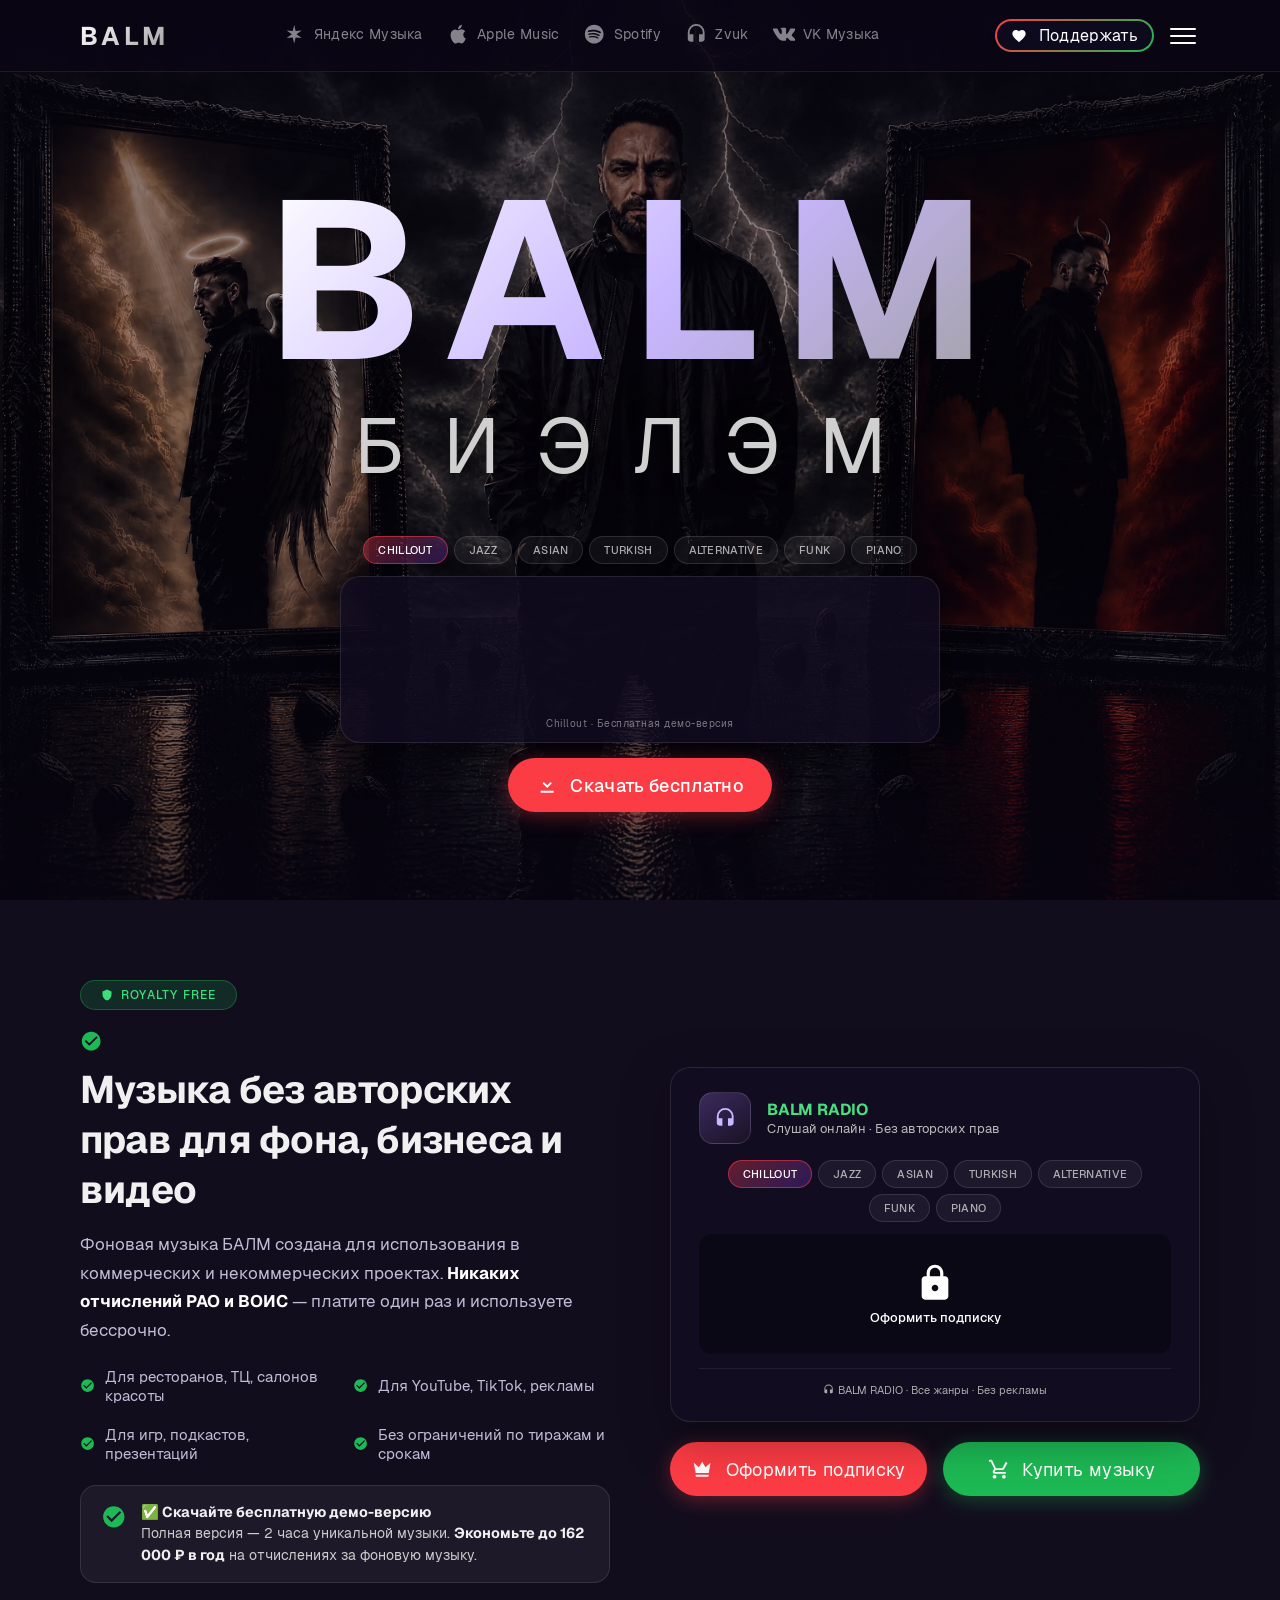
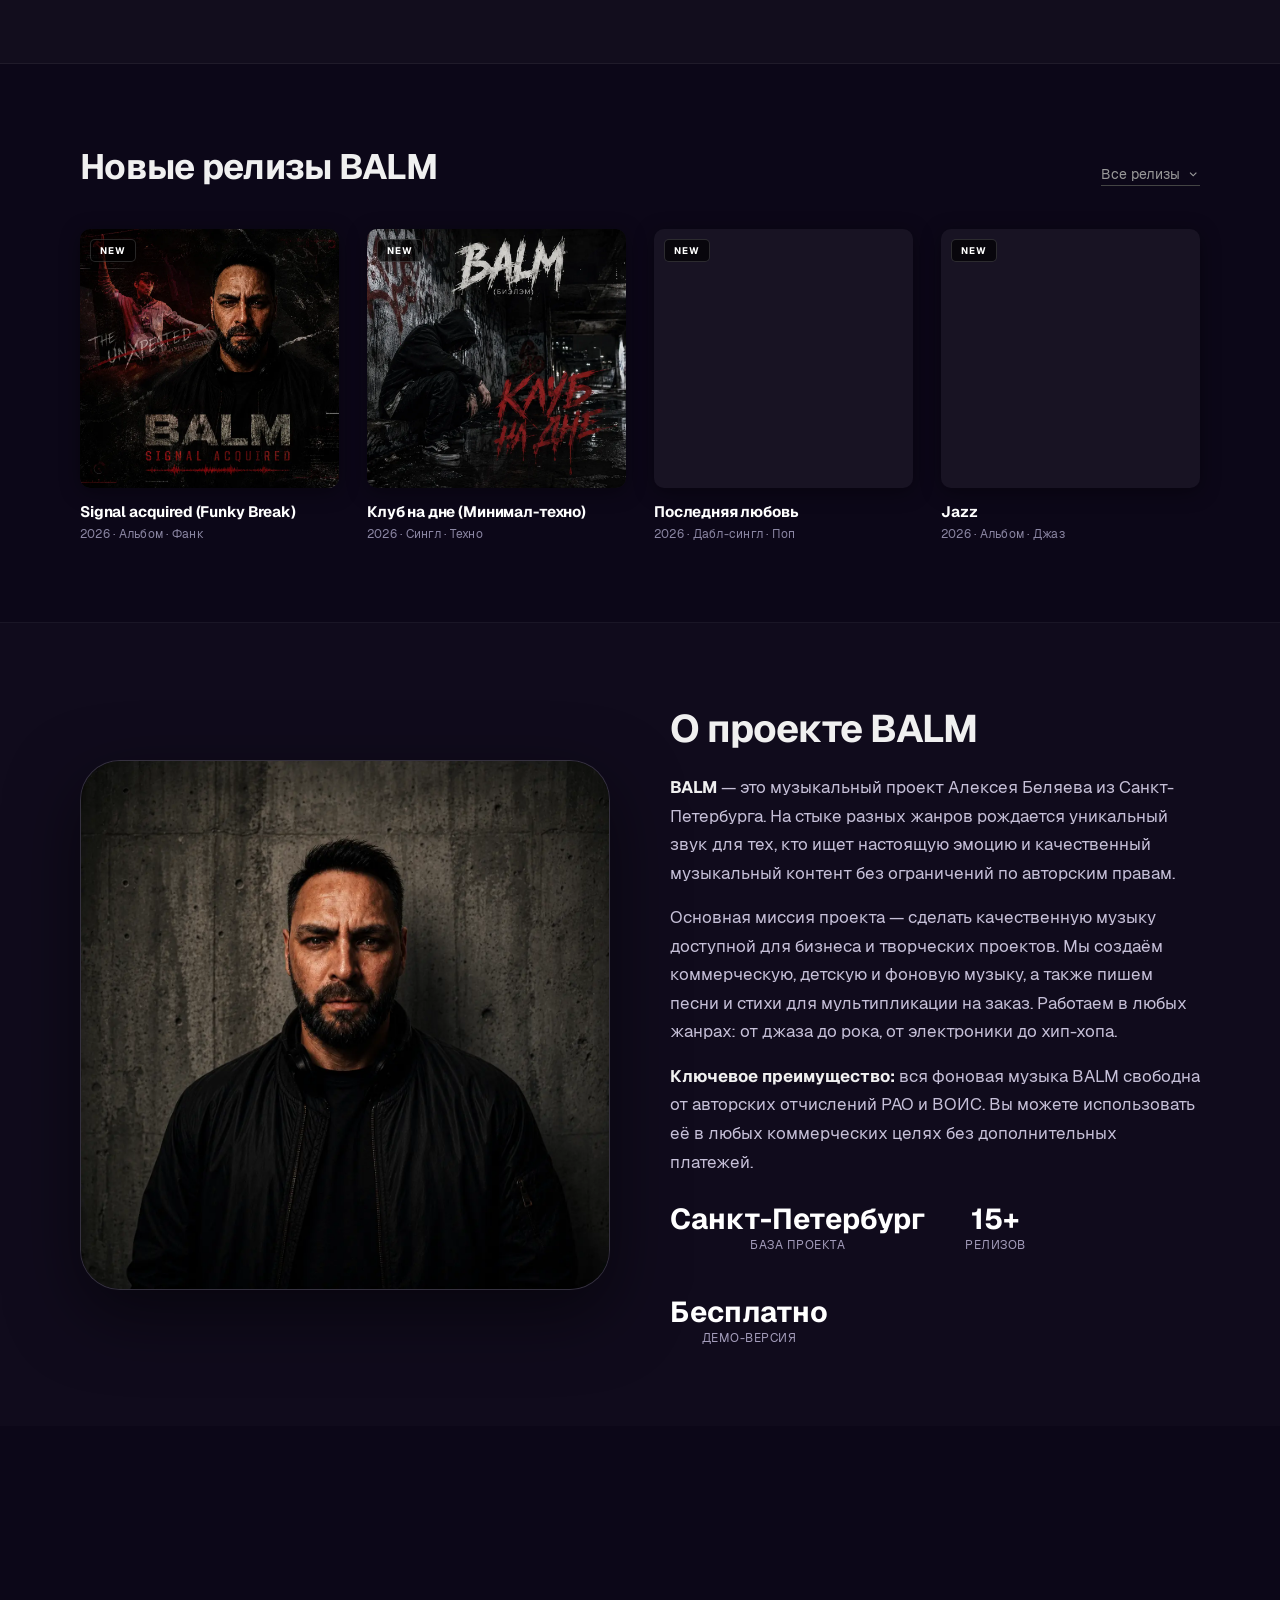
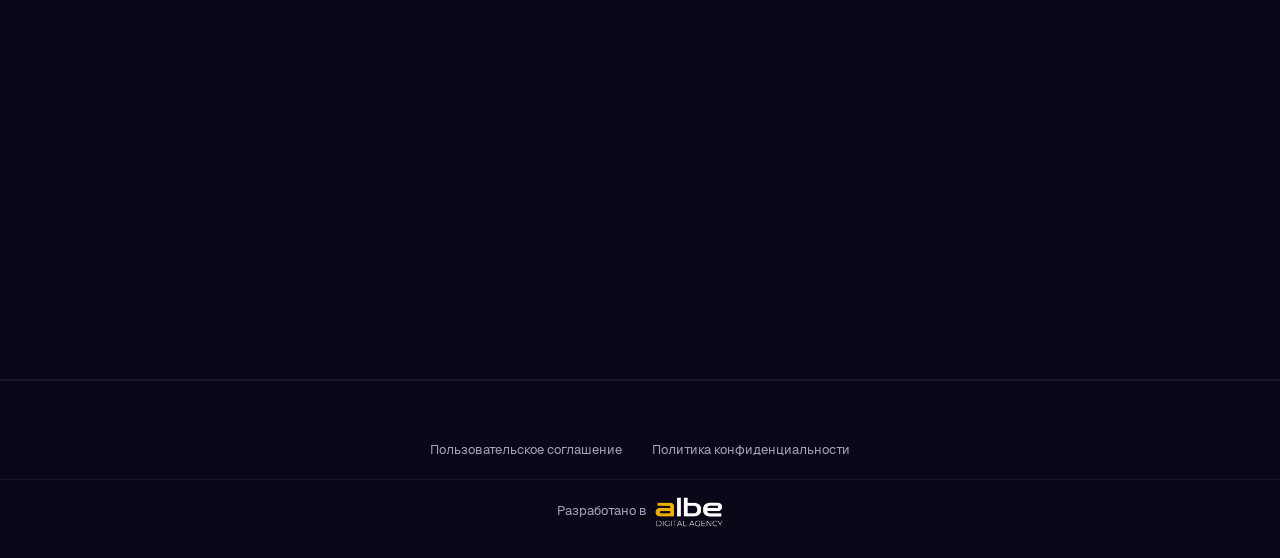
==== index.html @ f45a992f "Update index.html" ====
<!DOCTYPE html>
<html lang="ru">
<head>
  <meta charset="UTF-8">
  <meta name="viewport" content="width=device-width, initial-scale=1.0, maximum-scale=5.0, user-scalable=yes">
  <title>Официальный сайт BALM (БИЭЛЭМ)</title>
  <meta name="description" content="BALM (БИЭЛЭМ) — фоновая музыка без авторских прав для бизнеса, рекламы и детской мультипликации. Без отчислений РАО и ВОИС. Скачать демо бесплатно.">
  <meta name="robots" content="index, follow, max-image-preview:large, max-snippet:-1, max-video-preview:-1">
  <link rel="canonical" href="https://balm-music.ru/">
  <meta property="og:title" content="Официальный сайт BALM (БИЭЛЭМ) — фоновая музыка без авторских прав для бизнеса и видео">
  <meta property="og:description" content="Уникальная фоновая музыка для бизнеса, рекламы, видео и мультипликации. Без отчислений РАО и ВОИС. Скачать бесплатно демо.">
  <meta property="og:url" content="https://balm-music.ru/">
  <meta property="og:type" content="website">
  <meta property="og:site_name" content="BALM · официальный сайт">
  <meta property="og:locale" content="ru_RU">
  <meta property="og:image" content="https://balm-music.ru/BALMherob.webp">
  <meta property="og:image:width" content="1200">
  <meta property="og:image:height" content="630">
  <meta property="og:image:type" content="image/webp">
  <meta property="og:image:alt" content="BALM — обложка проекта на фоне космоса">
  <meta name="twitter:card" content="summary_large_image">
  <meta name="twitter:title" content="Официальный сайт BALM (БИЭЛЭМ) — фоновая музыка без авторских прав">
  <meta name="twitter:description" content="Фоновая музыка для бизнеса и творческих проектов. Без отчислений. Скачать бесплатно.">
  <meta name="twitter:image" content="https://balm-music.ru/BALMherob.webp">
  <meta name="twitter:image:alt" content="BALM — фоновая музыка без авторских прав">
  <meta name="author" content="BALM (БИЭЛЭМ)">
  <meta name="theme-color" content="#0b0716">
  <link rel="icon" type="image/x-icon" href="https://balm-music.ru/favicon.ico">
  <link rel="shortcut icon" href="https://balm-music.ru/favicon.ico">

  <!-- Возвращено как было: preconnect без crossorigin для Bandcamp -->
  <link rel="preconnect" href="https://s4.bcbits.com">
  <link rel="dns-prefetch" href="https://bandcamp.com">
  <link rel="preload" as="image" href="BALMherob.webp" fetchpriority="high">
  <link rel="preload" as="font" type="font/woff2" href="Geist-Bold.woff2" crossorigin>
  <link rel="preload" as="font" type="font/woff2" href="Geist-Regular.woff2" crossorigin>
  <link rel="preload" as="font" type="font/woff2" href="Geist-Medium.woff2" crossorigin>

  <style>
    /* ===== ШРИФТЫ ===== */
    @font-face{font-family:'Geist';src:url('Geist-Bold.woff2') format('woff2');font-weight:700;font-display:swap}
    @font-face{font-family:'Geist';src:url('Geist-Regular.woff2') format('woff2');font-weight:400;font-display:swap}
    @font-face{font-family:'Geist';src:url('Geist-Medium.woff2') format('woff2');font-weight:500;font-display:swap}

    /* ===== СКРОЛЛБАР ===== */
    ::-webkit-scrollbar{width:6px;height:6px}
    ::-webkit-scrollbar-track{background:#0b0716}
    ::-webkit-scrollbar-thumb{background:linear-gradient(180deg,#FC3C44,#1DB954);border-radius:10px}
    *{scrollbar-width:thin;scrollbar-color:#FC3C44 #0b0716}

    /* ===== ПЕРЕМЕННЫЕ ===== */
    :root{
      --bg2:rgba(255,255,255,.025);
      --bg3:rgba(255,255,255,.045);
      --text:#f0f0f0;--text2:#c2bcd6;--text3:#8a86a0;
      --border:rgba(255,255,255,.09);
      --accent:#FC3C44;--success:#1DB954;--danger:#ef4444;
      --btn-py:14px;--btn-px:28px;--btn-r:60px;--btn-fs:1.1rem;
      --pad:80px;--gap:30px;
      --font-main:'Geist',-apple-system,BlinkMacSystemFont,'Segoe UI',Roboto,sans-serif;
    }
    @media(max-width:768px){:root{--pad:20px;--gap:20px;--btn-py:12px;--btn-px:20px;--btn-fs:1rem}}
    @media(max-width:480px){:root{--pad:14px;--gap:14px;--btn-py:10px;--btn-px:16px;--btn-fs:.9rem}}

    /* ===== RESET ===== */
    *{margin:0;padding:0;box-sizing:border-box}
    html{scroll-behavior:smooth;overflow-x:hidden;width:100%;background:#0c0718}
    body{
      font-family:var(--font-main);color:var(--text);
      overflow-x:hidden;width:100%;
      -webkit-touch-callout:none;
      background-color:#0c0718;
      background-image:linear-gradient(165deg,#0d0719 0%,#100a24 28%,#0a1422 58%,#0d0a18 82%,#0b0714 100%);
      background-attachment:scroll;
      background-repeat:no-repeat;
      background-size:cover;
    }
    @media(min-width:1024px){body{background-attachment:fixed}}
    img,iframe,video{max-width:100%;display:block}
    .container{max-width:1440px;margin:0 auto;padding:0 var(--pad);width:100%}
    .scroll-margin{scroll-margin-top:80px}

    /* ===== SVG-ИКОНКИ ===== */
    .ico{width:1em;height:1em;display:inline-block;vertical-align:-.125em;fill:currentColor;flex-shrink:0}

    /* ===== КНОПКИ ===== */
    .btn{
      display:inline-flex;align-items:center;justify-content:center;gap:12px;
      padding:var(--btn-py) var(--btn-px);border-radius:var(--btn-r);
      font-weight:400;font-size:var(--btn-fs);font-family:var(--font-main);
      border:none;cursor:pointer;text-decoration:none;transition:.3s;
      color:#fff;white-space:nowrap;min-height:54px;letter-spacing:.02em;
    }
    .btn .ico{color:#fff;font-size:1.4rem;transition:.3s}
    .btn-primary{background:var(--accent);box-shadow:0 4px 20px rgba(252,60,68,.35)}
    .btn-primary:hover{transform:translateY(-3px);box-shadow:0 8px 30px rgba(252,60,68,.5)}
    .btn-green{background:var(--success);box-shadow:0 4px 20px rgba(29,185,84,.35)}
    .btn-green:hover{transform:translateY(-3px);box-shadow:0 8px 30px rgba(29,185,84,.5)}
    .btn-heart{
      background:transparent;border:2px solid transparent;
      background-image:linear-gradient(#0e0a1e,#0e0a1e),linear-gradient(135deg,var(--accent),var(--success));
      background-origin:border-box;background-clip:padding-box,border-box;
      box-shadow:none;padding:4px 14px;min-height:auto;height:auto;font-size:1rem;color:#fff;
    }
    .btn-heart .ico{font-size:1rem}
    .btn-heart:hover{transform:translateY(-2px);box-shadow:0 4px 16px rgba(252,60,68,.25)}
    .btn-full{width:100%}
    .btn-disabled{opacity:.4;pointer-events:none}
    .btn-group{display:flex;gap:16px;flex-wrap:wrap}
    .btn-group .btn{flex:1 1 200px;min-width:140px}
    @media(max-width:480px){
      .btn-group .btn{flex:1 1 100%}
      .btn-heart{padding:4px 12px;font-size:.9rem}
      .btn-heart .ico{font-size:.9rem}
      .btn .ico{font-size:1.2rem}
    }

    /* ===== ПЛЕЕР В HERO ===== */
    .hero-player-wrapper{width:100%;max-width:600px;margin:0 auto 15px}
    .genre-tabs{display:flex;flex-wrap:wrap;justify-content:center;gap:6px;margin-bottom:12px;padding:0 4px}
    .genre-tab{
      padding:6px 14px;border-radius:30px;
      border:1px solid rgba(255,255,255,.12);
      background:rgba(255,255,255,.05);
      color:rgba(255,255,255,.65);
      font-size:.7rem;font-weight:500;font-family:var(--font-main);
      cursor:pointer;transition:background .3s,color .3s,border-color .3s;
      letter-spacing:.3px;text-transform:uppercase;white-space:nowrap;flex-shrink:0;
    }
    .genre-tab:hover{background:rgba(252,60,68,.18);border-color:rgba(252,60,68,.35);color:#fff}
    .genre-tab.active{
      background:linear-gradient(135deg,rgba(252,60,68,.35),rgba(122,72,255,.25));
      border-color:rgba(252,60,68,.55);color:#fff;
    }
    .hero-player{
      width:100%;background:rgba(18,13,34,.75);
      border-radius:20px;padding:12px 16px;
      border:1px solid rgba(255,255,255,.1);transition:border-color .3s;
      box-shadow:0 12px 40px rgba(0,0,0,.35);
    }
    .hero-player:hover{border-color:rgba(255,255,255,.2)}
    .hero-player iframe{width:100%;height:120px;border:0;border-radius:12px;display:block}
    .player-label{text-align:center;font-size:.65rem;color:rgba(255,255,255,.45);margin-top:8px;letter-spacing:.5px;font-weight:300;font-family:var(--font-main)}
    @media(max-width:768px){
      .genre-tab{padding:8px 14px;font-size:.7rem}
      .hero-player{padding:8px 10px;border-radius:16px}
      .hero-player iframe{height:90px}
      .player-label{font-size:.55rem;margin-top:4px}
    }
    @media(max-width:480px){
      .genre-tab{padding:6px 12px;font-size:.6rem}
      .hero-player{padding:6px 8px;border-radius:14px}
      .hero-player iframe{height:80px}
      .player-label{font-size:.5rem;margin-top:3px}
    }

    /* ===== НАВИГАЦИЯ ===== */
    .navbar{
      position:fixed;top:0;left:0;width:100%;z-index:1000;
      background:rgba(11,7,22,.85);
      border-bottom:1px solid rgba(255,255,255,.08);
      padding:0 var(--pad);
      display:flex;align-items:center;justify-content:space-between;height:72px;
    }
    @media(max-width:768px){.navbar{height:60px}}
    .logo{
      font-size:1.6rem;font-weight:700;letter-spacing:.15em;text-transform:uppercase;
      text-decoration:none;white-space:nowrap;
      background:linear-gradient(135deg,#fff 0%,#a0a0a0 100%);
      -webkit-background-clip:text;background-clip:text;
      -webkit-text-fill-color:transparent;color:transparent;
      transition:opacity .3s;flex-shrink:0;font-family:var(--font-main);
    }
    .logo:hover{opacity:.8}
    @media(max-width:480px){.logo{font-size:1rem;letter-spacing:.1em}}
    .nav-platforms{display:flex;align-items:center;gap:24px}
    .nav-platforms a{
      display:flex;align-items:center;gap:8px;
      color:rgba(255,255,255,.5);text-decoration:none;font-size:.85rem;
      font-weight:400;font-family:var(--font-main);transition:color .3s;
      padding:4px 0;border-bottom:2px solid transparent;
    }
    .nav-platforms a .ico{font-size:1.4rem;transition:color .3s}
    .nav-platforms a .platform-label{font-size:.85rem;letter-spacing:.3px}
    .nav-platforms a:hover{color:#fff;border-bottom-color:rgba(255,255,255,.25)}
    .nav-platforms a:hover .ico[data-brand="yandex"]{color:#FFCC00}
    .nav-platforms a:hover .ico[data-brand="apple"]{color:#FC3C44}
    .nav-platforms a:hover .ico[data-brand="spotify"]{color:#1DB954}
    .nav-platforms a:hover .ico[data-brand="zvuk"]{color:#FC3C44}
    .nav-platforms a:hover .ico[data-brand="vk"]{color:#0077FF}
    @media(max-width:768px){.nav-platforms{display:none}}
    .navbar-actions{display:flex;align-items:center;gap:12px;flex-shrink:0}
    .hamburger{
      display:flex;flex-direction:column;gap:5px;cursor:pointer;padding:4px;
      background:0 0;border:none;flex-shrink:0;
    }
    .hamburger span{display:block;width:26px;height:2px;background:#fff;border-radius:4px;transition:.3s;transform-origin:center}
    .hamburger.active span:nth-child(1){transform:rotate(45deg) translate(5px,5px)}
    .hamburger.active span:nth-child(2){opacity:0}
    .hamburger.active span:nth-child(3){transform:rotate(-45deg) translate(5px,-5px)}
    .mobile-menu{
      display:none;position:fixed;top:72px;left:0;width:100%;
      background:rgba(11,7,22,.98);padding:20px 30px;z-index:9999;
      border-bottom:1px solid rgba(255,255,255,.08);
    }
    @media(max-width:768px){.mobile-menu{top:60px;padding:24px 30px;flex-direction:column;gap:20px}}
    .mobile-menu.open{display:flex;animation:slideDown .3s}
    @keyframes slideDown{from{opacity:0;transform:translateY(-10px)}to{opacity:1;transform:translateY(0)}}
    @media(min-width:769px){
      .mobile-menu{justify-content:center;gap:40px;padding:16px 30px}
      .mobile-menu a{font-size:.85rem;letter-spacing:.08em;padding:6px 0}
    }
    .mobile-menu a{
      color:rgba(255,255,255,.8);text-decoration:none;font-size:1.1rem;
      letter-spacing:.05em;text-transform:uppercase;padding:8px 0;
      border-bottom:1px solid rgba(255,255,255,.05);transition:color .2s;
      font-family:var(--font-main);font-weight:500;white-space:nowrap;
      display:flex;align-items:center;gap:8px;
    }
    .mobile-menu a:hover{color:#fff}
    .mobile-menu > a:last-of-type{border-bottom:0}

    /* ===== ПЛАТФОРМЫ В МОБИЛЬНОМ МЕНЮ ===== */
    .mobile-platforms{
      display:none;
      flex-wrap:wrap;
      justify-content:center;
      gap:14px 22px;
      padding-top:18px;
      margin-top:4px;
      border-top:1px solid rgba(255,255,255,.08);
      width:100%;
    }
    @media(max-width:768px){.mobile-platforms{display:flex}}
    .mobile-menu .mobile-platforms a{
      display:inline-flex;align-items:center;gap:7px;
      color:rgba(255,255,255,.65);
      font-size:.8rem;font-weight:400;
      text-transform:none;letter-spacing:.02em;
      padding:4px 0;border-bottom:none;
      transition:color .3s;
      white-space:nowrap;
    }
    .mobile-menu .mobile-platforms a:hover{color:#fff;border-bottom:none}
    .mobile-menu .mobile-platforms a .ico{font-size:1.15rem}
    .mobile-menu .mobile-platforms a .platform-label{font-size:.8rem;font-weight:300}

    /* ===== HERO ===== */
    .hero{
      width:100%;height:100vh;min-height:700px;
      display:flex;align-items:center;justify-content:center;
      position:relative;overflow:hidden;
    }
    .hero-img{position:absolute;inset:0;width:100%;height:100%;object-fit:cover;z-index:0}
    .hero-overlay{position:absolute;inset:0;background:linear-gradient(180deg,rgba(10,6,22,.55) 0%,rgba(10,6,22,.35) 45%,rgba(10,6,22,.65) 100%);z-index:1}
    .hero-content{
      position:relative;z-index:2;width:100%;max-width:100%;margin:0 auto;
      padding:100px 20px 20px;display:flex;flex-direction:column;align-items:center;
    }
    @media(max-width:768px){.hero-content{padding:80px 16px 20px}}
    @media(max-width:480px){.hero-content{padding:70px 12px 16px}}
    .hero-title{
      font-size:clamp(4rem,20vw,14rem);font-weight:700;letter-spacing:.12em;line-height:1;
      font-family:var(--font-main);
      background:linear-gradient(135deg,#fff 0%,#c8b6ff 55%,#a0a0a0 100%);
      -webkit-background-clip:text;background-clip:text;
      -webkit-text-fill-color:transparent;color:transparent;
      text-align:center;margin:0;display:inline-block;
    }
    .hero-subtitle{
      font-family:var(--font-main);font-weight:300;
      font-size:clamp(1.8rem,6vw,5rem);letter-spacing:.5em;
      color:#d0d0d0;text-shadow:0 2px 20px rgba(0,0,0,.8);
      text-transform:uppercase;text-align:center;margin:4px auto 40px;width:100%;
    }
    @media(max-width:480px){.hero-subtitle{letter-spacing:.3em}}
    .hero-donate{min-width:220px;font-family:var(--font-main);font-weight:500}
    @media(max-width:480px){.hero-donate{min-width:100%}}

    /* ===== СЕКЦИЯ "БЕЗ АВТОРСКИХ ПРАВ" ===== */
    .cf{padding:80px 0;background:var(--bg2);border-bottom:1px solid rgba(255,255,255,.06)}
    .cf-grid{display:grid;grid-template-columns:1fr 1fr;gap:60px;align-items:center}
    @media(max-width:1024px){.cf-grid{gap:40px}}
    @media(max-width:768px){.cf-grid{grid-template-columns:1fr;gap:30px;text-align:center}}
    .cf-text{text-align:left}
    @media(max-width:768px){.cf-text{text-align:center}}
    .cf-badge{
      display:inline-flex;align-items:center;gap:8px;
      background:rgba(29,185,84,.18);border:1px solid rgba(29,185,84,.35);
      padding:6px 20px;border-radius:60px;font-size:.75rem;letter-spacing:.1em;
      color:#3ce07a;text-transform:uppercase;margin-bottom:20px;
      font-family:var(--font-main);font-weight:500;
    }
    .cf-badge .ico{color:#3ce07a}
    .cf-title{
      font-size:clamp(1.8rem,4vw,2.4rem);font-weight:700;letter-spacing:-.02em;
      margin-bottom:16px;font-family:var(--font-main);
      display:flex;align-items:center;gap:12px;flex-wrap:wrap;
    }
    .cf-title .ico{color:var(--success);font-size:1.4rem;flex-shrink:0}
    .cf-desc{color:var(--text2);font-size:1.05rem;line-height:1.7;margin-bottom:12px;font-family:var(--font-main);font-weight:300}
    .cf-desc strong{color:#fff}
    .cf-features{list-style:none;margin:16px 0;display:grid;grid-template-columns:1fr 1fr;gap:8px 16px}
    @media(max-width:480px){.cf-features{grid-template-columns:1fr;text-align:left}}
    .cf-features li{
      color:var(--text2);font-size:.95rem;padding:6px 0;
      display:flex;align-items:center;gap:10px;
      font-family:var(--font-main);font-weight:300;
    }
    .cf-features li .ico{color:var(--success);flex-shrink:0}
    .cf-legal{
      background:rgba(255,255,255,.05);border:1px solid rgba(255,255,255,.1);
      border-radius:16px;padding:16px 20px;display:flex;gap:14px;margin-top:4px;
    }
    @media(max-width:480px){.cf-legal{flex-direction:column;align-items:center;text-align:center}}
    .cf-legal .ico{font-size:1.6rem;color:var(--success);flex-shrink:0;margin-top:2px}
    .cf-legal .text{font-size:.9rem;color:#ccc;line-height:1.5;font-family:var(--font-main);font-weight:300}
    .cf-legal .text strong{color:var(--text);font-weight:700}
    .cf-player{width:100%;display:flex;flex-direction:column;gap:20px}

    /* ===== DEMO-РАДИО ===== */
    .demo{
      background:rgba(18,13,34,.75);
      border-radius:20px;padding:24px 28px;
      border:1px solid rgba(255,255,255,.1);transition:border-color .3s;
      position:relative;overflow:hidden;
      box-shadow:0 16px 50px rgba(0,0,0,.35);
    }
    .demo:hover{border-color:rgba(255,255,255,.2)}
    .demo-track{display:flex;align-items:center;gap:16px;margin-bottom:16px}
    .demo-art{
      width:52px;height:52px;border-radius:14px;
      background:linear-gradient(145deg,#3a2a5d,#1a1225);
      display:flex;align-items:center;justify-content:center;
      font-size:1.4rem;color:#c9b8ff;
      border:1px solid rgba(255,255,255,.12);flex-shrink:0;
    }
    .demo-meta{flex:1;text-align:left}
    .demo-meta .name{font-weight:700;font-size:1rem;color:#4ade80;font-family:var(--font-main)}
    .demo-meta .artist{font-size:.8rem;color:#bbb;font-family:var(--font-main);font-weight:300}
    .demo .radio-wrapper{position:relative;border-radius:12px;overflow:hidden}
    .demo .radio-wrapper iframe{width:100%;height:120px;border:0;border-radius:12px;display:block;transition:filter .3s}
    .demo .radio-wrapper.locked iframe{filter:blur(6px);pointer-events:none}
    .demo .radio-lock-overlay{
      position:absolute;inset:0;display:flex;flex-direction:column;
      align-items:center;justify-content:center;background:rgba(0,0,0,.35);
      border-radius:12px;cursor:pointer;opacity:0;transition:opacity .3s;z-index:5;
    }
    .demo .radio-wrapper.locked .radio-lock-overlay{opacity:1}
    .demo .radio-lock-overlay .ico{font-size:2.5rem;color:#fff;margin-bottom:6px}
    .demo .radio-lock-overlay span{font-size:.8rem;color:#fff;font-weight:500;font-family:var(--font-main)}
    .demo .radio-lock-overlay:hover{background:rgba(0,0,0,.45)}
    .demo-tag{
      margin-top:14px;font-size:.7rem;color:#aaa;text-align:center;
      border-top:1px solid rgba(255,255,255,.07);padding-top:14px;
      font-family:var(--font-main);font-weight:300;
    }
    @media(max-width:480px){
      .demo{padding:16px 14px}
      .demo .radio-wrapper iframe{height:100px}
      .demo-track{gap:12px}
      .demo-art{width:44px;height:44px;font-size:1.2rem}
    }

    /* ===== МОДАЛКИ ===== */
    .modal-overlay,.modal-pay-overlay,.modal-buy-overlay,.agree-overlay{
      display:none;position:fixed;inset:0;background:rgba(5,3,12,.85);
      z-index:99999;align-items:center;justify-content:center;padding:20px;
    }
    .modal-overlay.open,.modal-pay-overlay.open,.modal-buy-overlay.open,.agree-overlay.open{display:flex}
    .modal,.modal-pay,.modal-buy,.agree{
      background:linear-gradient(165deg,#181130 0%,#120d24 60%,#0e0a1c 100%);
      border-radius:28px;max-width:560px;width:100%;
      padding:40px 36px;border:1px solid rgba(255,255,255,.1);
      box-shadow:0 40px 90px rgba(0,0,0,.85);
      position:relative;max-height:90vh;overflow-y:auto;
    }
    .agree{max-width:720px;padding:40px 44px}
    @media(max-width:480px){
      .modal,.modal-pay,.modal-buy{padding:24px 16px;border-radius:20px}
      .agree{padding:20px 14px;border-radius:20px}
    }
    .modal-close,.modal-pay-close,.modal-buy-close,.agree-close{
      position:absolute;top:16px;right:20px;background:0 0;border:0;
      color:#777;font-size:1.4rem;cursor:pointer;transition:color .2s;z-index:10;
    }
    .modal-close:hover,.modal-pay-close:hover,.modal-buy-close:hover,.agree-close:hover{color:#fff}
    .agree-close{font-size:1.6rem}
    .modal-title{
      font-size:1.8rem;font-weight:700;margin-bottom:16px;
      background:linear-gradient(135deg,#fff,#b9a6ff);
      -webkit-background-clip:text;background-clip:text;
      -webkit-text-fill-color:transparent;color:transparent;
      font-family:var(--font-main);
    }
    @media(max-width:480px){.modal-title{font-size:1.4rem}}
    .modal-sub{font-size:1rem;color:var(--text2);line-height:1.7;margin-bottom:20px;font-family:var(--font-main);font-weight:300}
    @media(max-width:480px){.modal-sub{font-size:.9rem}}
    .modal-price{background:rgba(255,255,255,.05);border-radius:16px;padding:16px 20px;margin-bottom:24px;border:1px solid rgba(255,255,255,.08)}
    .modal-price-item{
      display:flex;justify-content:space-between;color:#ccc;font-size:1rem;
      padding:6px 0;border-bottom:1px solid rgba(255,255,255,.06);
      font-family:var(--font-main);font-weight:300;
    }
    .modal-price-item:last-child{border-bottom:0}
    .modal-price-item .sum{color:var(--success);font-weight:700}
    .modal-features{margin:16px 0;list-style:none;padding:0}
    .modal-features li{
      padding:8px 0;color:var(--text2);font-family:var(--font-main);
      font-weight:300;display:flex;align-items:center;gap:10px;font-size:.95rem;
    }
    .modal-features li .ico{color:var(--success);flex-shrink:0}
    .modal-buy .modal-price-item .old{text-decoration:line-through;color:#888;margin-right:8px}
    .modal-buy .modal-price-item .new{color:var(--success);font-weight:700}
    .sale-badge{
      background:rgba(239,68,68,.18);color:#ff6b6b;font-size:.7rem;
      padding:2px 10px;border-radius:60px;border:1px solid rgba(239,68,68,.3);
      margin-left:8px;font-weight:500;
    }
    .modal-agree{
      display:flex;align-items:center;gap:12px;margin-bottom:24px;
      cursor:pointer;padding:8px 12px;border-radius:12px;transition:background .2s;
    }
    .modal-agree:hover{background:rgba(255,255,255,.05)}
    .modal-agree input[type=checkbox]{
      width:20px;height:20px;accent-color:var(--accent);
      cursor:pointer;flex-shrink:0;margin:0;
    }
    .modal-agree label{
      font-size:.85rem;color:var(--text2);cursor:pointer;line-height:1.4;
      flex:1;font-family:var(--font-main);font-weight:300;
    }
    .modal-agree label a{color:var(--accent);text-decoration:none;border-bottom:1px solid rgba(252,60,68,.3);cursor:pointer}
    .modal-agree label a:hover{border-color:var(--accent)}
    .modal-comment{
      font-size:.85rem;color:#bbb;margin-bottom:16px;padding:12px 16px;
      background:rgba(252,60,68,.1);border-radius:12px;
      border:1px solid rgba(252,60,68,.2);
      font-family:var(--font-main);font-weight:300;
    }
    .modal-comment .ico{color:var(--accent);margin-right:8px}
    .agree-title{
      font-size:1.8rem;font-weight:700;
      background:linear-gradient(135deg,#fff,#b9a6ff);
      -webkit-background-clip:text;background-clip:text;
      -webkit-text-fill-color:transparent;color:transparent;
      margin-bottom:4px;font-family:var(--font-main);
    }
    .agree-sub{
      font-size:.85rem;color:#999;margin-bottom:24px;
      border-bottom:1px solid rgba(255,255,255,.08);padding-bottom:16px;
      font-family:var(--font-main);font-weight:300;
    }
    .agree-section{margin-bottom:24px}
    .agree-section h3{font-size:1.1rem;font-weight:700;color:var(--text);margin-bottom:8px;font-family:var(--font-main)}
    .agree-section p,.agree-section li{font-size:.95rem;color:var(--text2);line-height:1.7;font-family:var(--font-main);font-weight:300}
    .agree-section ul{list-style:none;padding-left:0}
    .agree-section ul li{padding:4px 0 4px 24px;position:relative}
    .agree-section ul li::before{content:'•';position:absolute;left:4px;color:var(--accent)}
    .agree-section .check{color:var(--success);margin-right:8px}
    .agree-section .cross{color:var(--danger);margin-right:8px}
    .agree-table{
      background:rgba(255,255,255,.05);border-radius:12px;padding:16px 20px;
      border:1px solid rgba(255,255,255,.08);overflow-x:auto;margin-top:8px;
    }
    .agree-table table{width:100%;border-collapse:collapse;font-size:.85rem}
    .agree-table th,.agree-table td{padding:8px 12px;text-align:left;border-bottom:1px solid rgba(255,255,255,.06)}
    .agree-table th{
      color:#999;font-weight:700;font-size:.75rem;text-transform:uppercase;
      letter-spacing:.05em;font-family:var(--font-main);
    }
    .agree-table td{color:#ccc;font-family:var(--font-main);font-weight:300}
    .agree-table .hl{color:var(--success);font-weight:700}
    .agree-footer{
      margin-top:24px;padding-top:16px;border-top:1px solid rgba(255,255,255,.08);
      font-size:.8rem;color:#777;text-align:center;
      font-family:var(--font-main);font-weight:300;
    }
    @media(max-width:768px){.agree-title{font-size:1.4rem}.agree{padding:28px 20px}}
    @media(max-width:480px){.agree-title{font-size:1.2rem}.agree-section p,.agree-section li{font-size:.85rem}}

    /* ===== РЕЛИЗЫ ===== */
    .releases{padding:80px 0;border-bottom:1px solid rgba(255,255,255,.06)}
    .releases-header{display:flex;justify-content:space-between;align-items:baseline;flex-wrap:wrap;margin-bottom:40px;gap:12px}
    .releases-title{font-size:clamp(1.6rem,3vw,2.2rem);font-weight:700;letter-spacing:-.02em;font-family:var(--font-main)}
    .releases-toggle{
      color:#999;text-decoration:none;border-bottom:1px solid #444;padding-bottom:2px;
      font-size:.9rem;cursor:pointer;transition:color .2s;
      display:inline-flex;align-items:center;gap:6px;white-space:nowrap;
      background:0 0;border-top:0;border-left:0;border-right:0;
      font-family:var(--font-main);font-weight:300;
    }
    .releases-toggle:hover{color:#fff;border-bottom-color:var(--accent)}
    .releases-toggle .ico{transition:transform .3s}
    .releases-toggle.rotated .ico{transform:rotate(180deg)}
    @media(max-width:480px){.releases-toggle{font-size:.75rem}}
    .releases-grid{display:grid;grid-template-columns:repeat(4,1fr);gap:28px}
    @media(max-width:991px){.releases-grid{grid-template-columns:repeat(auto-fit,minmax(180px,1fr))}}
    @media(max-width:768px){.releases-grid{grid-template-columns:repeat(2,1fr);gap:20px}}
    @media(max-width:480px){.releases-grid{grid-template-columns:repeat(2,1fr);gap:14px}}
    @media(max-width:380px){.releases-grid{grid-template-columns:1fr;gap:16px}}

    .card{
      background:transparent;border:none;border-radius:0;padding:0;
      text-align:left;cursor:pointer;text-decoration:none;color:var(--text);
      display:block;font-family:var(--font-main);
      opacity:1;transform:translateY(0);
      animation:cardIn .45s cubic-bezier(.2,.8,.2,1) both;
    }
    @keyframes cardIn{from{opacity:0;transform:translateY(16px)}to{opacity:1;transform:translateY(0)}}
    .card.hidden{display:none}
    .card-cover{
      width:100%;aspect-ratio:1;border-radius:10px;margin-bottom:14px;
      overflow:hidden;border:none;position:relative;
      background:rgba(255,255,255,.05);
      box-shadow:0 4px 20px rgba(0,0,0,.4);
      transition:transform .45s cubic-bezier(.2,.8,.2,1),box-shadow .45s;
      isolation:isolate;
    }
    .card-cover::before{
      content:'';position:absolute;inset:0;
      background:linear-gradient(180deg,transparent 45%,rgba(0,0,0,.6) 100%);
      opacity:0;transition:opacity .35s;z-index:2;pointer-events:none;
    }
    .card-cover::after{
      content:'';position:absolute;bottom:12px;right:12px;
      width:46px;height:46px;border-radius:50%;
      background:#1DB954 url("data:image/svg+xml,%3Csvg xmlns='http://www.w3.org/2000/svg' viewBox='0 0 24 24' fill='white'%3E%3Cpath d='M8 5v14l11-7z'/%3E%3C/svg%3E") no-repeat center / 55%;
      opacity:0;
      transform:translateY(10px) scale(.85);
      transition:opacity .35s cubic-bezier(.2,.8,.2,1),transform .35s cubic-bezier(.2,.8,.2,1);
      box-shadow:0 8px 24px rgba(0,0,0,.55),0 0 0 1px rgba(255,255,255,.05);
      z-index:3;pointer-events:none;
    }
    .card:hover .card-cover{
      transform:translateY(-6px);
      box-shadow:0 22px 44px rgba(0,0,0,.6),0 0 0 1px rgba(255,255,255,.12);
    }
    .card:hover .card-cover::before{opacity:1}
    .card:hover .card-cover::after{opacity:1;transform:translateY(0) scale(1)}
    .card-cover img{width:100%;height:100%;object-fit:cover;display:block;transition:transform .6s cubic-bezier(.2,.8,.2,1);z-index:1}
    .card:hover .card-cover img{transform:scale(1.06)}
    .card-new{
      position:absolute;top:10px;left:10px;background:rgba(0,0,0,.65);
      color:#fff;font-size:.6rem;padding:4px 9px;border-radius:5px;
      font-weight:600;text-transform:uppercase;letter-spacing:.12em;
      border:1px solid rgba(255,255,255,.15);z-index:4;font-family:var(--font-main);
    }
    .card-title{
      font-weight:600;font-size:.95rem;margin-bottom:3px;color:#fff;
      white-space:nowrap;overflow:hidden;text-overflow:ellipsis;
      letter-spacing:-.01em;line-height:1.3;
    }
    .card-year{color:#8b86a3;font-size:.78rem;letter-spacing:.02em;font-weight:400;transition:color .3s}
    .card:hover .card-year{color:#bcb6d0}
    @media(max-width:768px){
      .card-cover{border-radius:8px;margin-bottom:10px}
      .card-cover::after{width:38px;height:38px;bottom:10px;right:10px}
      .card-title{font-size:.85rem}
      .card-year{font-size:.7rem}
    }
    @media(max-width:480px){
      .card-cover{border-radius:6px;margin-bottom:8px}
      .card-cover::after{width:34px;height:34px;bottom:8px;right:8px}
      .card-title{font-size:.8rem}
      .card-year{font-size:.65rem}
      .card-new{font-size:.5rem;padding:3px 7px;top:8px;left:8px}
    }

    /* ===== BIO ===== */
    .bio{padding:80px 0;background:rgba(255,255,255,.015)}
    .bio-grid{display:grid;grid-template-columns:1fr 1fr;gap:60px;align-items:center}
    @media(max-width:1024px){.bio-grid{gap:40px}}
    @media(max-width:768px){.bio-grid{grid-template-columns:1fr;gap:30px}}
    .bio-img{
      border-radius:40px;overflow:hidden;border:1px solid rgba(255,255,255,.12);
      background:rgba(255,255,255,.04);
      box-shadow:0 24px 70px rgba(0,0,0,.5);
    }
    .bio-img img{width:100%;height:100%;object-fit:cover;display:block}
    .bio-title{font-size:clamp(2rem,3vw,2.4rem);font-weight:700;letter-spacing:-.02em;margin-bottom:20px;font-family:var(--font-main)}
    .bio-text{color:#c6c0d8;font-size:1.05rem;max-width:600px;margin-bottom:16px;font-weight:300;line-height:1.7;font-family:var(--font-main)}
    .bio-text strong{color:var(--text);font-weight:700}
    @media(max-width:480px){.bio-text{font-size:.95rem}}
    .bio-stats{display:flex;gap:40px;margin-top:24px;flex-wrap:wrap}
    @media(max-width:480px){.bio-stats{gap:12px;justify-content:center;flex-wrap:nowrap}}
    .bio-stat{display:flex;flex-direction:column;align-items:center}
    .bio-stat .num{font-size:1.8rem;font-weight:700;color:#fff;font-family:var(--font-main)}
    .bio-stat .lbl{font-size:.75rem;color:#a49dbb;letter-spacing:.5px;text-transform:uppercase;font-family:var(--font-main);font-weight:300}
    @media(max-width:480px){
      .bio-stat .num{font-size:.75rem!important;white-space:nowrap}
      .bio-stat .lbl{font-size:.55rem!important;white-space:nowrap}
    }

    /* ===== FAQ ===== */
    .faq{padding:80px 0;border-bottom:1px solid rgba(255,255,255,.06)}
    .faq-title{font-size:clamp(1.8rem,3vw,2.2rem);font-weight:700;letter-spacing:-.02em;margin-bottom:48px;text-align:center;font-family:var(--font-main)}
    @media(max-width:480px){.faq-title{font-size:1.4rem;margin-bottom:30px}}
    .faq-list{max-width:820px;margin:0 auto;display:flex;flex-direction:column;gap:12px}
    .faq-item{
      background:var(--bg3);border-radius:16px;
      border:1px solid var(--border);overflow:hidden;
      transition:border-color .3s,box-shadow .3s;
    }
    .faq-item:hover{border-color:rgba(255,255,255,.18)}
    .faq-item[open]{border-color:var(--accent);box-shadow:0 0 30px rgba(252,60,68,.18)}
    .faq-q{
      width:100%;background:0 0;border:0;padding:18px 24px;
      display:flex;justify-content:space-between;align-items:center;
      cursor:pointer;font-family:var(--font-main);font-size:1.05rem;
      font-weight:500;color:var(--text);text-align:left;gap:16px;
      list-style:none;
    }
    .faq-q::-webkit-details-marker{display:none}
    .faq-q::marker{display:none;content:''}
    .faq-q:hover{background:rgba(255,255,255,.03)}
    .faq-icon{
      flex-shrink:0;width:28px;height:28px;display:flex;align-items:center;
      justify-content:center;border-radius:50%;
      background:rgba(252,60,68,.15);color:var(--accent);
      font-size:.9rem;transition:background .3s,color .3s,transform .3s;
    }
    .faq-item[open] .faq-icon{background:rgba(29,185,84,.18);color:var(--success);transform:rotate(180deg)}
    .faq-a{padding:0 24px 24px;animation:faqOpen .3s ease-out}
    @keyframes faqOpen{from{opacity:0;transform:translateY(-6px)}to{opacity:1;transform:translateY(0)}}
    .faq-a p{color:var(--text2);font-size:.95rem;line-height:1.7;margin:0;font-family:var(--font-main);font-weight:300}
    .faq-a p:not(:last-child){margin-bottom:12px}
    .faq-a a{color:var(--accent);text-decoration:none;border-bottom:1px solid rgba(252,60,68,.3);transition:border-color .2s}
    .faq-a a:hover{border-color:var(--accent)}
    .faq-a .hl{color:var(--success);font-weight:500}
    @media(max-width:768px){
      .faq-q{font-size:.95rem;padding:16px 18px}
      .faq-a p{font-size:.9rem}
      .faq-a{padding:0 18px 18px}
    }
    @media(max-width:480px){
      .faq-q{font-size:.85rem;padding:14px;gap:12px}
      .faq-a p{font-size:.85rem}
      .faq-a{padding:0 14px 14px}
      .faq-icon{width:24px;height:24px;font-size:.75rem}
    }

    /* ===== FOOTER ===== */
    .footer{
      padding:40px 0 30px;border-top:1px solid rgba(255,255,255,.08);
      display:flex;flex-direction:column;align-items:center;gap:20px;
      color:#a8a2bd;font-size:.9rem;
    }
    .footer-row{display:flex;justify-content:center;align-items:center;flex-wrap:wrap;gap:20px 30px;width:100%}
    .footer-platforms{display:none;flex-direction:column;align-items:center;gap:8px;width:100%}
    .footer-platforms .platform-row{display:flex;justify-content:center;gap:16px;flex-wrap:wrap}
    .footer-platforms a{
      color:rgba(255,255,255,.55);font-size:1.1rem;transition:color .3s;
      text-decoration:none;display:flex;align-items:center;gap:6px;
    }
    .footer-platforms a:hover{color:#fff}
    .footer-platforms a .platform-label{font-size:.7rem;font-weight:300;color:rgba(255,255,255,.65)}
    .footer-platforms a:hover .platform-label{color:rgba(255,255,255,.85)}
    .footer-platforms a .ico{font-size:1.1rem}
    .footer-links{display:flex;gap:20px 30px;flex-wrap:wrap;justify-content:center;order:1}
    .footer-links a{
      color:#a8a2bd;text-decoration:none;font-size:.8rem;transition:color .2s;
      border-bottom:1px solid transparent;
      font-family:var(--font-main);font-weight:300;
    }
    .footer-links a:hover{color:var(--text);border-bottom-color:var(--accent)}
    .footer-bottom{
      display:flex;align-items:center;justify-content:center;gap:8px;order:2;
      color:#a8a2bd;font-size:.8rem;width:100%;padding-top:12px;
      border-top:1px solid rgba(255,255,255,.06);flex-wrap:wrap;
      font-family:var(--font-main);font-weight:300;
    }
    .footer-albe{
      display:inline-flex;align-items:center;text-decoration:none;
      color:#9a94b0;transition:color .2s;font-weight:500;line-height:0;
    }
    .footer-albe:hover{color:#fff}
    .footer-albe img{height:36px;width:auto;display:block;transition:opacity .2s}
    .footer-albe:hover img{opacity:.8}
    @media(max-width:480px){
      .footer{padding:30px 0 20px;gap:16px}
      .footer-row{gap:14px 16px}
      .footer-links{gap:10px 14px}
      .footer-links a{font-size:.65rem}
      .footer-bottom{font-size:.65rem;padding-top:10px;gap:4px}
      .footer-albe img{height:24px}
    }

    /* ===== СЛУЖЕБНОЕ ===== */
    #player,#releases,#bio,#copyright-free,#faq{scroll-margin-top:80px}
    .rotate-warning{
      display:none;position:fixed;inset:0;background:rgba(8,5,16,.98);
      z-index:999999;align-items:center;justify-content:center;flex-direction:column;
      color:#fff;text-align:center;padding:40px;font-family:var(--font-main);
    }
    .rotate-warning.active{display:flex}
    .rotate-warning .ico{font-size:4rem;color:#FC3C44;margin-bottom:24px}
    .rotate-warning h2{font-size:1.8rem;font-weight:600;margin-bottom:12px}
    .rotate-warning p{color:#9a94b0;font-size:1rem;max-width:360px;line-height:1.6}
    @supports(-webkit-touch-callout:none){
      body{-webkit-touch-callout:none!important;-webkit-user-select:none!important}
    }

    /* ===== ОПТИМИЗАЦИЯ ===== */
    .bio,.faq,.releases{content-visibility:auto;contain-intrinsic-size:auto 800px}
  </style>
</head>
<body>

  <!-- ===== SVG-СПРАЙТ ИКОНОК ===== -->
  <svg xmlns="http://www.w3.org/2000/svg" style="position:absolute;width:0;height:0;overflow:hidden" aria-hidden="true" focusable="false">
    <symbol id="i-yandex-music" viewBox="0 0 24 24">
      <path d="M12 2 L13.5 8.5 L20 8 L14.5 12 L20 16 L13.5 15.5 L12 22 L10.5 15.5 L4 16 L9.5 12 L4 8 L10.5 8.5 Z" fill="currentColor"/>
    </symbol>
    <symbol id="i-apple" viewBox="0 0 24 24"><path d="M18.71 19.5c-.83 1.24-1.71 2.45-3.05 2.47-1.34.03-1.77-.79-3.29-.79-1.53 0-2 .77-3.27.82-1.31.05-2.3-1.32-3.14-2.53C4.25 17 2.94 12.45 4.7 9.39c.87-1.52 2.43-2.48 4.12-2.51 1.28-.02 2.5.87 3.29.87.78 0 2.26-1.07 3.81-.91.65.03 2.47.26 3.64 1.98-.09.06-2.17 1.28-2.15 3.81.03 3.02 2.65 4.03 2.68 4.04-.03.07-.42 1.44-1.38 2.83M13 3.5c.73-.83 1.94-1.46 2.94-1.5.13 1.17-.34 2.35-1.04 3.19-.69.85-1.83 1.51-2.95 1.42-.15-1.15.41-2.35 1.05-3.11z"/></symbol>
    <symbol id="i-spotify" viewBox="0 0 24 24"><path d="M12 2C6.48 2 2 6.48 2 12s4.48 10 10 10 10-4.48 10-10S17.52 2 12 2zm4.586 14.424a.622.622 0 0 1-.857.207c-2.348-1.435-5.304-1.76-8.785-.964a.622.622 0 1 1-.277-1.215c3.809-.87 7.077-.496 9.712 1.115a.622.622 0 0 1 .207.857zm1.223-2.722a.78.78 0 0 1-1.072.257c-2.687-1.652-6.785-2.131-9.965-1.166a.78.78 0 1 1-.452-1.494c3.632-1.102 8.147-.568 11.232 1.33a.78.78 0 0 1 .257 1.073zm.105-2.835C14.692 8.95 9.375 8.775 6.297 9.71a.935.935 0 1 1-.542-1.79c3.532-1.072 9.404-.865 13.115 1.338a.935.935 0 0 1-.956 1.61z"/></symbol>
    <symbol id="i-headphones" viewBox="0 0 24 24"><path d="M12 1a9 9 0 0 0-9 9v7a3 3 0 0 0 3 3h3v-8H5v-2a7 7 0 0 1 14 0v2h-4v8h3a3 3 0 0 0 3-3v-7a9 9 0 0 0-9-9z"/></symbol>
    <symbol id="i-vk" viewBox="0 0 24 24"><path d="M13.162 18.994c.609 0 .858-.406.851-.915-.031-1.917.714-2.949 2.059-1.604 1.488 1.488 1.796 2.519 3.603 2.519h3.2c.808 0 1.126-.26 1.126-.668 0-.863-1.421-2.386-2.625-3.504-1.686-1.565-1.765-1.602-.313-3.486 1.801-2.339 4.157-5.336 2.073-5.336h-3.981c-.772 0-.828.435-1.103 1.083-.995 2.347-2.886 5.387-3.604 4.922-.751-.485-.407-2.406-.35-5.261.015-.754.011-1.271-1.141-1.539-.629-.145-1.241-.205-1.809-.205-2.273 0-3.841.953-2.95 1.119 1.571.293 1.42 3.692 1.054 5.16-.638 2.556-3.036-2.024-4.035-4.305-.241-.548-.315-.974-1.175-.974H.523c-.492 0-.787.16-.787.516 0 .602 2.96 6.72 5.786 9.77 2.756 2.975 5.48 2.708 7.64 2.708z"/></symbol>
    <symbol id="i-heart" viewBox="0 0 24 24"><path d="M12 21.35l-1.45-1.32C5.4 15.36 2 12.28 2 8.5 2 5.42 4.42 3 7.5 3c1.74 0 3.41.81 4.5 2.09C13.09 3.81 14.76 3 16.5 3 19.58 3 22 5.42 22 8.5c0 3.78-3.4 6.86-8.55 11.54L12 21.35z"/></symbol>
    <symbol id="i-download" viewBox="0 0 24 24"><path d="M5 20h14v-2H5v2zm7-18v10.17l-3.59-3.58L7 10l5 5 5-5-1.41-1.41L12 12.17V2h-2z"/></symbol>
    <symbol id="i-check-circle" viewBox="0 0 24 24"><path d="M12 2C6.48 2 2 6.48 2 12s4.48 10 10 10 10-4.48 10-10S17.52 2 12 2zm-2 15l-5-5 1.41-1.41L10 14.17l7.59-7.59L19 8l-9 9z"/></symbol>
    <symbol id="i-check" viewBox="0 0 24 24"><path d="M9 16.17L4.83 12l-1.42 1.41L9 19 21 7l-1.41-1.41z"/></symbol>
    <symbol id="i-shield" viewBox="0 0 24 24"><path d="M12 1L3 5v6c0 5.55 3.84 10.74 9 12 5.16-1.26 9-6.45 9-12V5l-9-4z"/></symbol>
    <symbol id="i-crown" viewBox="0 0 24 24"><path d="M5 16L3 5l5.5 5L12 4l3.5 6L21 5l-2 11H5zm14 3c0 .6-.4 1-1 1H6c-.6 0-1-.4-1-1v-1h14v1z"/></symbol>
    <symbol id="i-cart" viewBox="0 0 24 24"><path d="M7 18c-1.1 0-2 .9-2 2s.9 2 2 2 2-.9 2-2-.9-2-2-2zm10 0c-1.1 0-2 .9-2 2s.9 2 2 2 2-.9 2-2-.9-2-2-2zM7.2 14.6l.03-.12.9-1.63h7.45c.75 0 1.41-.41 1.75-1.03l3.58-6.49L19.2 4h-.01l-1.1 2-2.76 5H8.53l-.13-.27L6.16 6l-.95-2-.94-2H1v2h2l3.6 7.59-1.35 2.44C4.52 15.37 5.48 17 7 17h12v-2H7.2z"/></symbol>
    <symbol id="i-card" viewBox="0 0 24 24"><path d="M20 4H4c-1.1 0-2 .9-2 2v12c0 1.1.9 2 2 2h16c1.1 0 2-.9 2-2V6c0-1.1-.9-2-2-2zm0 14H4v-6h16v6zm0-10H4V6h16v2z"/></symbol>
    <symbol id="i-lock" viewBox="0 0 24 24"><path d="M18 8h-1V6c0-2.76-2.24-5-5-5S7 3.24 7 6v2H6c-1.1 0-2 .9-2 2v10c0 1.1.9 2 2 2h12c1.1 0 2-.9 2-2V10c0-1.1-.9-2-2-2zm-6 9c-1.1 0-2-.9-2-2s.9-2 2-2 2 .9 2 2-.9 2-2 2zm3.1-9H8.9V6c0-1.71 1.39-3.1 3.1-3.1s3.1 1.39 3.1 3.1v2z"/></symbol>
    <symbol id="i-info" viewBox="0 0 24 24"><path d="M12 2C6.48 2 2 6.48 2 12s4.48 10 10 10 10-4.48 10-10S17.52 2 12 2zm1 15h-2v-6h2v6zm0-8h-2V7h2v2z"/></symbol>
    <symbol id="i-chevron-down" viewBox="0 0 24 24"><path d="M7.41 8.59L12 13.17l4.59-4.58L18 10l-6 6-6-6 1.41-1.41z"/></symbol>
    <symbol id="i-rotate" viewBox="0 0 24 24"><path d="M12 5V1L7 6l5 5V7c3.31 0 6 2.69 6 6s-2.69 6-6 6-6-2.69-6-6H4c0 4.42 3.58 8 8 8s8-3.58 8-8-3.58-8-8-8z"/></symbol>
    <symbol id="i-telegram" viewBox="0 0 24 24"><path d="M9.78 18.65l.28-4.23 7.68-6.92c.34-.31-.07-.46-.52-.19L7.74 13.3 3.64 12c-.88-.25-.89-.86.2-1.3l15.97-6.16c.73-.33 1.43.18 1.15 1.3l-2.72 12.81c-.19.91-.74 1.13-1.5.71L12.6 16.3l-1.99 1.93c-.23.23-.42.42-.83.42z"/></symbol>
  </svg>

  <div class="rotate-warning" id="rotateWarning" aria-hidden="true">
    <svg class="ico" aria-hidden="true"><use href="#i-rotate"/></svg>
    <h2>Поверните телефон</h2>
    <p>Для удобного просмотра используйте вертикальный режим</p>
  </div>

  <header class="navbar" role="banner">
    <a href="#player" class="logo" aria-label="BALM — на главную">BALM</a>
    <div class="nav-platforms">
      <a href="https://music.yandex.ru/artist/26471381" target="_blank" rel="noopener noreferrer" aria-label="Яндекс Музыка">
        <svg class="ico" data-brand="yandex" aria-hidden="true"><use href="#i-yandex-music"/></svg>
        <span class="platform-label">Яндекс Музыка</span>
      </a>
      <a href="https://music.apple.com/ru/artist/balm-биэлэм/6800941971" target="_blank" rel="noopener noreferrer" aria-label="Apple Music">
        <svg class="ico" data-brand="apple" aria-hidden="true"><use href="#i-apple"/></svg>
        <span class="platform-label">Apple Music</span>
      </a>
      <a href="https://open.spotify.com/search/биэлэм" target="_blank" rel="noopener noreferrer" aria-label="Spotify">
        <svg class="ico" data-brand="spotify" aria-hidden="true"><use href="#i-spotify"/></svg>
        <span class="platform-label">Spotify</span>
      </a>
      <a href="https://zvuk.com/artist/214558962" target="_blank" rel="noopener noreferrer" aria-label="Zvuk">
        <svg class="ico" data-brand="zvuk" aria-hidden="true"><use href="#i-headphones"/></svg>
        <span class="platform-label">Zvuk</span>
      </a>
      <a href="https://vk.ru/albe_music" target="_blank" rel="noopener noreferrer" aria-label="VK Музыка">
        <svg class="ico" data-brand="vk" aria-hidden="true"><use href="#i-vk"/></svg>
        <span class="platform-label">VK Музыка</span>
      </a>
    </div>
    <div class="navbar-actions">
      <a href="https://tips.tips/000481710" target="_blank" rel="noopener noreferrer" class="btn btn-heart" aria-label="Поддержать проект">
        <svg class="ico" aria-hidden="true"><use href="#i-heart"/></svg> Поддержать
      </a>
      <button class="hamburger" id="hamburger" aria-label="Меню" aria-expanded="false" aria-controls="mobileMenu">
        <span></span><span></span><span></span>
      </button>
    </div>
  </header>

  <nav class="mobile-menu" id="mobileMenu" role="navigation" aria-label="Мобильное меню">
    <a href="#player" data-close>Плеер</a>
    <a href="#copyright-free" data-close>Без авторских прав</a>
    <a href="#releases" data-close>Релизы</a>
    <a href="#bio" data-close>Био</a>
    <a href="#faq" data-close>FAQ</a>
    <a href="https://t.me/albe_spb" target="_blank" rel="noopener noreferrer" data-close>
      <svg class="ico" aria-hidden="true"><use href="#i-telegram"/></svg> Связаться
    </a>
    <div class="mobile-platforms" aria-label="Музыкальные площадки">
      <a href="https://music.yandex.ru/artist/26471381" target="_blank" rel="noopener noreferrer" aria-label="Яндекс Музыка">
        <svg class="ico" style="color:#FFCC00" aria-hidden="true"><use href="#i-yandex-music"/></svg>
        <span class="platform-label">Яндекс Музыка</span>
      </a>
      <a href="https://music.apple.com/ru/artist/balm-биэлэм/6800941971" target="_blank" rel="noopener noreferrer" aria-label="Apple Music">
        <svg class="ico" style="color:#FC3C44" aria-hidden="true"><use href="#i-apple"/></svg>
        <span class="platform-label">Apple Music</span>
      </a>
      <a href="https://open.spotify.com/search/биэлэм" target="_blank" rel="noopener noreferrer" aria-label="Spotify">
        <svg class="ico" style="color:#1DB954" aria-hidden="true"><use href="#i-spotify"/></svg>
        <span class="platform-label">Spotify</span>
      </a>
      <a href="https://zvuk.com/artist/214558962" target="_blank" rel="noopener noreferrer" aria-label="Zvuk">
        <svg class="ico" style="color:#FC3C44" aria-hidden="true"><use href="#i-headphones"/></svg>
        <span class="platform-label">Zvuk</span>
      </a>
      <a href="https://vk.ru/albe_music" target="_blank" rel="noopener noreferrer" aria-label="VK Музыка">
        <svg class="ico" style="color:#0077FF" aria-hidden="true"><use href="#i-vk"/></svg>
        <span class="platform-label">VK Музыка</span>
      </a>
    </div>
  </nav>

  <!-- МОДАЛКА ПОДПИСКИ -->
  <div class="modal-overlay" id="subscribeModal" role="dialog" aria-modal="true" aria-labelledby="subscribeModalTitle">
    <div class="modal">
      <button class="modal-close" data-close="subscribeModal" aria-label="Закрыть окно подписки">&times;</button>
      <h2 class="modal-title" id="subscribeModalTitle">🎵 BALM Premium</h2>
      <p class="modal-sub">Неограниченный доступ ко всей музыке BALM без авторских прав</p>
      <ul class="modal-features">
        <li><svg class="ico" aria-hidden="true"><use href="#i-check"/></svg> Все жанры: Chillout, Jazz, Asian, Turkish, Alternative, Funk, Piano</li>
        <li><svg class="ico" aria-hidden="true"><use href="#i-check"/></svg> Неограниченный доступ к любой музыке</li>
        <li><svg class="ico" aria-hidden="true"><use href="#i-check"/></svg> Без отчислений РАО и ВОИС</li>
        <li><svg class="ico" aria-hidden="true"><use href="#i-check"/></svg> Использование в любых коммерческих проектах</li>
        <li><svg class="ico" aria-hidden="true"><use href="#i-check"/></svg> Постоянное обновление библиотеки</li>
      </ul>
      <div class="modal-price">
        <div class="modal-price-item"><span>Подписка</span><span class="sum">500 ₽ / месяц</span></div>
      </div>
      <button class="btn btn-primary btn-full" data-open="payModal">
        <svg class="ico" aria-hidden="true"><use href="#i-crown"/></svg> Оформить подписку
      </button>
    </div>
  </div>

  <!-- МОДАЛКА ОПЛАТЫ -->
  <div class="modal-pay-overlay" id="payModal" role="dialog" aria-modal="true" aria-labelledby="payModalTitle">
    <div class="modal-pay">
      <button class="modal-pay-close" data-close="payModal" aria-label="Закрыть окно оплаты">&times;</button>
      <h2 class="modal-title" id="payModalTitle">Оплатить подписку</h2>
      <p class="modal-sub" style="margin-bottom:20px;">Вы оформляете подписку на BALM Premium за 500 ₽/месяц.</p>
      <a href="https://tips.tips/000481739" target="_blank" rel="noopener noreferrer" class="btn btn-primary btn-full" aria-label="Оплатить 500 рублей">
        <svg class="ico" aria-hidden="true"><use href="#i-card"/></svg> Оплатить 500 ₽
      </a>
      <p style="margin-top:16px;font-size:.8rem;color:#777;text-align:center;font-family:var(--font-main);font-weight:300;">После оплаты вы получите доступ ко всей музыке BALM</p>
    </div>
  </div>

  <!-- МОДАЛКА ПОКУПКИ -->
  <div class="modal-buy-overlay" id="buyModal" role="dialog" aria-modal="true" aria-labelledby="buyModalTitle">
    <div class="modal-buy">
      <button class="modal-buy-close" data-close="buyModal" aria-label="Закрыть окно покупки">&times;</button>
      <h2 class="modal-title" id="buyModalTitle">Приобрести музыку без авторских прав</h2>
      <p class="modal-sub">Вы можете приобрести 2 часа студийной уникальной Chillout музыки для коммерческих целей без ограничений. Отчисления не требуются — платите один раз и пользуетесь бессрочно.</p>
      <div class="modal-price">
        <div class="modal-price-item"><span>Джазовая музыка</span><span class="sum">1 час · 1500 ₽</span></div>
        <div class="modal-price-item"><span>Турецкая музыка</span><span class="sum">1 час · 1000 ₽</span></div>
        <div class="modal-price-item">
          <span style="display:flex;align-items:center;gap:6px;flex-wrap:wrap;">Полный пакет — 2 часа <span class="sale-badge">🔥 Супер-акция</span></span>
          <span style="display:flex;align-items:center;gap:6px;flex-wrap:wrap;justify-content:flex-end;"><span class="old">2500 ₽</span><span class="new">300 ₽</span></span>
        </div>
      </div>
      <div class="modal-comment">
        <svg class="ico" aria-hidden="true"><use href="#i-info"/></svg>
        После оплаты укажите в комментарии: <strong>Telegram, VK или email</strong> — мы отправим ссылку.
      </div>
      <div class="modal-agree">
        <input type="checkbox" id="agreeCheck">
        <label for="agreeCheck">Я ознакомлен(а) и согласен(на) с <a href="#" data-agreement>условиями приобретения</a> и обработкой данных</label>
      </div>
      <a href="https://tips.tips/000481739" target="_blank" rel="noopener noreferrer" class="btn btn-primary btn-full btn-disabled" id="payBtn" aria-label="Оплатить и получить музыку">
        <svg class="ico" aria-hidden="true"><use href="#i-card"/></svg> Оплатить и получить музыку
      </a>
    </div>
  </div>

  <!-- МОДАЛКА СОГЛАШЕНИЯ -->
  <div class="agree-overlay" id="agreementModal" role="dialog" aria-modal="true" aria-labelledby="agreementModalTitle" data-nosnippet>
    <div class="agree">
      <button class="agree-close" data-close="agreementModal" aria-label="Закрыть соглашение">&times;</button>
      <h2 class="agree-title" id="agreementModalTitle">ИНФОРМАЦИОННОЕ СОГЛАШЕНИЕ</h2>
      <div class="agree-sub">по использованию музыки BALM (БИЭЛЭМ) без авторских прав</div>
      <div class="agree-section">
        <p style="font-size:.85rem;color:#999;margin-bottom:12px;">Настоящее Соглашение носит информационный характер и не является публичной офертой.</p>
        <h3>1. Общие положения</h3>
        <p>1.1. Настоящее Соглашение информирует о правилах использования музыкальных произведений артиста BALM (БИЭЛЭМ) (Беляев Алексей).</p>
        <p>1.2. Совершая разовый платёж за музыку, вы соглашаетесь с условиями, описанными ниже.</p>
      </div>
      <div class="agree-section">
        <h3>2. Что вы получаете</h3>
        <ul>
          <li><span class="check">✅</span> Право использовать музыку в коммерческих и некоммерческих целях без ограничений.</li>
          <li><span class="check">✅</span> Право транслировать музыку в любых общественных местах.</li>
          <li><span class="check">✅</span> Право использовать бессрочно — один раз заплатили, пользуетесь всегда.</li>
          <li><span class="check">✅</span> Без отчислений — никаких выплат в РАО, ВОИС и другие организации.</li>
        </ul>
      </div>
      <div class="agree-section">
        <h3>3. Чего делать НЕЛЬЗЯ</h3>
        <ul>
          <li><span class="cross">❌</span> Выдавать музыку за свою (указывайте автора: BALM (БИЭЛЭМ)).</li>
          <li><span class="cross">❌</span> Передавать или продавать музыку третьим лицам.</li>
          <li><span class="cross">❌</span> Изменять, переделывать или создавать ремиксы без разрешения.</li>
        </ul>
      </div>
      <div class="agree-section">
        <h3>4. Что нужно для легального использования</h3>
        <p>Достаточно иметь:</p>
        <ul>
          <li>Настоящее Соглашение</li>
          <li>Подтверждение оплаты (чек или скриншот)</li>
        </ul>
        <p style="margin-top:8px;">Эти документы подтверждают, что вы используете музыку легально.</p>
      </div>
      <div class="agree-section">
        <h3>5. Сравнение: выгода для бизнеса</h3>
        <p style="margin-bottom:8px;">Вместо того чтобы платить РАО и ВОИС ежемесячно, вы платите один раз:</p>
        <div class="agree-table">
          <table>
            <thead><tr><th>Тип объекта</th><th>Экономия за год (на 100 м²)</th></tr></thead>
            <tbody>
              <tr><td>Кафе и рестораны</td><td class="hl">от 108 000 ₽</td></tr>
              <tr><td>Бары и ночные клубы</td><td class="hl">от 162 000 ₽</td></tr>
              <tr><td>Салоны красоты и спа</td><td class="hl">от 90 000 ₽</td></tr>
              <tr><td>Фитнес-клубы</td><td class="hl">от 72 000 ₽</td></tr>
            </tbody>
          </table>
        </div>
        <p style="margin-top:10px;color:var(--success);font-weight:700;">Вы платите один раз — и больше никаких ежемесячных отчислений!</p>
      </div>
      <div class="agree-footer">© 2026 BALM (БИЭЛЭМ) · Беляев Алексей · Все права защищены</div>
    </div>
  </div>

  <!-- HERO -->
  <section class="hero" id="player" role="main" aria-label="Главный плеер">
    <img class="hero-img" src="BALMherob.webp" alt="BALM — фоновая музыка без авторских прав для бизнеса и видео. Обложка проекта на фоне космоса." width="1440" height="900" fetchpriority="high" decoding="async">
    <div class="hero-overlay"></div>
    <div class="hero-content">
      <h1 class="hero-title">BALM</h1>
      <h2 class="hero-subtitle">БИЭЛЭМ</h2>
      <div class="hero-player-wrapper">
        <div class="genre-tabs" id="heroGenreTabs" role="tablist" aria-label="Выбор жанра"></div>
        <div class="hero-player" id="heroPlayer">
          <iframe id="playerIframe" style="border:0;width:100%;height:120px;" src="https://bandcamp.com/EmbeddedPlayer/track=1094038954/size=large/bgcol=333333/linkcol=ffffff/tracklist=false/artwork=small/transparent=true/" seamless title="Bandcamp плеер: демо-трек Chillout"></iframe>
          <div class="player-label" id="playerLabel">Chillout · Бесплатная демо-версия</div>
        </div>
      </div>
      <a href="https://disk.yandex.com/d/-E67dJQXa2KYsg" target="_blank" rel="noopener noreferrer" class="btn btn-primary hero-donate" aria-label="Скачать бесплатную демо-версию">
        <svg class="ico" aria-hidden="true"><use href="#i-download"/></svg> Скачать бесплатно
      </a>
    </div>
  </section>

  <!-- БЕЗ АВТОРСКИХ ПРАВ -->
  <section class="cf scroll-margin" id="copyright-free" aria-labelledby="copyrightFreeTitle">
    <div class="container">
      <div class="cf-grid">
        <div class="cf-text">
          <div class="cf-badge">
            <svg class="ico" aria-hidden="true"><use href="#i-shield"/></svg> Royalty Free
          </div>
          <h2 class="cf-title" id="copyrightFreeTitle">
            <svg class="ico" aria-hidden="true"><use href="#i-check-circle"/></svg>
            Музыка без авторских прав для фона, бизнеса и видео
          </h2>
          <p class="cf-desc">Фоновая музыка БАЛМ создана для использования в коммерческих и некоммерческих проектах. <strong>Никаких отчислений РАО и ВОИС</strong> — платите один раз и используете бессрочно.</p>
          <ul class="cf-features">
            <li><svg class="ico" aria-hidden="true"><use href="#i-check-circle"/></svg> Для ресторанов, ТЦ, салонов красоты</li>
            <li><svg class="ico" aria-hidden="true"><use href="#i-check-circle"/></svg> Для YouTube, TikTok, рекламы</li>
            <li><svg class="ico" aria-hidden="true"><use href="#i-check-circle"/></svg> Для игр, подкастов, презентаций</li>
            <li><svg class="ico" aria-hidden="true"><use href="#i-check-circle"/></svg> Без ограничений по тиражам и срокам</li>
          </ul>
          <div class="cf-legal">
            <svg class="ico" aria-hidden="true"><use href="#i-check-circle"/></svg>
            <div class="text"><strong>✅ Скачайте бесплатную демо-версию</strong><br>Полная версия — 2 часа уникальной музыки. <strong>Экономьте до 162 000 ₽ в год</strong> на отчислениях за фоновую музыку.</div>
          </div>
        </div>
        <div class="cf-player">
          <div class="demo">
            <div class="demo-track">
              <div class="demo-art">
                <svg class="ico" aria-hidden="true"><use href="#i-headphones"/></svg>
              </div>
              <div class="demo-meta">
                <div class="name">BALM RADIO</div>
                <div class="artist">Слушай онлайн · Без авторских прав</div>
              </div>
            </div>
            <div class="genre-tabs" id="radioGenreTabs" role="tablist" aria-label="Выбор жанра радио"></div>
            <div class="radio-wrapper locked" id="radioWrapper">
              <iframe id="radioIframe" style="border:0;width:100%;height:120px;" src="https://bandcamp.com/EmbeddedPlayer/track=1094038954/size=large/bgcol=333333/linkcol=ffffff/tracklist=false/artwork=small/transparent=true/" seamless loading="lazy" title="Bandcamp плеер: радио BALM (заблокировано)"></iframe>
              <div class="radio-lock-overlay" data-open="subscribeModal">
                <svg class="ico" aria-hidden="true"><use href="#i-lock"/></svg>
                <span>Оформить подписку</span>
              </div>
            </div>
            <div class="demo-tag">
              <svg class="ico" aria-hidden="true"><use href="#i-headphones"/></svg> BALM RADIO · Все жанры · Без рекламы
            </div>
          </div>
          <div class="btn-group">
            <button class="btn btn-primary" data-open="subscribeModal" aria-label="Оформить подписку BALM Premium">
              <svg class="ico" aria-hidden="true"><use href="#i-crown"/></svg> Оформить подписку
            </button>
            <button class="btn btn-green" data-open="buyModal" aria-label="Купить музыку для бизнеса">
              <svg class="ico" aria-hidden="true"><use href="#i-cart"/></svg> Купить музыку
            </button>
          </div>
        </div>
      </div>
    </div>
  </section>

  <!-- РЕЛИЗЫ -->
  <section class="releases scroll-margin" id="releases" aria-labelledby="releasesTitle">
    <div class="container">
      <div class="releases-header">
        <h2 class="releases-title" id="releasesTitle">Новые релизы BALM</h2>
        <button class="releases-toggle" id="showAllBtn" aria-label="Показать или скрыть все релизы">
          Все релизы <svg class="ico" aria-hidden="true"><use href="#i-chevron-down"/></svg>
        </button>
      </div>
      <div class="releases-grid" id="releaseGrid">
        <a href="https://music.yandex.ru/artist/26471381" target="_blank" rel="noopener noreferrer" class="card" aria-label="Signal acquired (Funky Break)">
          <div class="card-cover">
            <img src="signal.webp" alt="Signal acquired (Funky Break)" width="200" height="200" loading="lazy" decoding="async">
            <span class="card-new">New</span>
          </div>
          <div class="card-title">Signal acquired (Funky Break)</div>
          <div class="card-year">2026 · Альбом · Фанк</div>
        </a>
        <a href="https://music.yandex.ru/artist/26471381" target="_blank" rel="noopener noreferrer" class="card" aria-label="Клуб на дне (Минимал-техно)">
          <div class="card-cover">
            <img src="rage.webp" alt="Клуб на дне (Минимал-техно)" width="200" height="200" loading="lazy" decoding="async">
            <span class="card-new">New</span>
          </div>
          <div class="card-title">Клуб на дне (Минимал-техно)</div>
          <div class="card-year">2026 · Сингл · Техно</div>
        </a>
        <a href="https://music.yandex.ru/artist/26471381" target="_blank" rel="noopener noreferrer" class="card" aria-label="Последняя любовь">
          <div class="card-cover">
            <img src="last.webp" alt="Последняя любовь" width="200" height="200" loading="lazy" decoding="async">
            <span class="card-new">New</span>
          </div>
          <div class="card-title">Последняя любовь</div>
          <div class="card-year">2026 · Дабл-сингл · Поп</div>
        </a>
        <a href="https://music.yandex.ru/artist/26471381" target="_blank" rel="noopener noreferrer" class="card" aria-label="Jazz">
          <div class="card-cover">
            <img src="Jazz.webp" alt="Jazz" width="200" height="200" loading="lazy" decoding="async">
            <span class="card-new">New</span>
          </div>
          <div class="card-title">Jazz</div>
          <div class="card-year">2026 · Альбом · Джаз</div>
        </a>
        <a href="https://music.yandex.ru/artist/26471381" target="_blank" rel="noopener noreferrer" class="card hidden" aria-label="К звездам (Rock / Jazz / Piano)">
          <div class="card-cover">
            <img src="stars.webp" alt="К звездам (Rock / Jazz / Piano)" width="200" height="200" loading="lazy" decoding="async">
          </div>
          <div class="card-title">К звездам (Rock / Jazz / Piano)</div>
          <div class="card-year">2026 · Трипл-сингл</div>
        </a>
        <a href="https://music.yandex.ru/artist/26471381" target="_blank" rel="noopener noreferrer" class="card hidden" aria-label="Альтерэго (Rock)">
          <div class="card-cover">
            <img src="alterego.webp" alt="Альтерэго (Rock)" width="200" height="200" loading="lazy" decoding="async">
          </div>
          <div class="card-title">Альтерэго (Rock)</div>
          <div class="card-year">2026 · Альбом · Рок</div>
        </a>
        <a href="https://music.yandex.ru/artist/26471381" target="_blank" rel="noopener noreferrer" class="card hidden" aria-label="Beautiful (Rock)">
          <div class="card-cover">
            <img src="beautiful.webp" alt="Beautiful (Rock)" width="200" height="200" loading="lazy" decoding="async">
          </div>
          <div class="card-title">Beautiful (Rock)</div>
          <div class="card-year">2026 · Сингл</div>
        </a>
        <a href="https://music.yandex.ru/artist/26471381" target="_blank" rel="noopener noreferrer" class="card hidden" aria-label="Chance English ver. (Rock)">
          <div class="card-cover">
            <img src="chance.webp" alt="Chance English ver. (Rock)" width="200" height="200" loading="lazy" decoding="async">
          </div>
          <div class="card-title">Chance English ver. (Rock)</div>
          <div class="card-year">2026 · Сингл</div>
        </a>
        <a href="https://music.yandex.ru/artist/26471381" target="_blank" rel="noopener noreferrer" class="card hidden" aria-label="Облака (Rock)">
          <div class="card-cover">
            <img src="cloud.webp" alt="Облака (Rock)" width="200" height="200" loading="lazy" decoding="async">
          </div>
          <div class="card-title">Облака (Rock)</div>
          <div class="card-year">2026 · Сингл</div>
        </a>
        <a href="https://music.yandex.ru/artist/26471381" target="_blank" rel="noopener noreferrer" class="card hidden" aria-label="Жги моё сердце (Pop)">
          <div class="card-cover">
            <img src="Heart.webp" alt="Жги моё сердце (Pop)" width="200" height="200" loading="lazy" decoding="async">
          </div>
          <div class="card-title">Жги моё сердце (Pop)</div>
          <div class="card-year">2026 · Сингл</div>
        </a>
        <a href="https://music.yandex.ru/artist/26471381" target="_blank" rel="noopener noreferrer" class="card hidden" aria-label="It's My Life (Hip-hop)">
          <div class="card-cover">
            <img src="its-my-life.webp" alt="It's My Life (Hip-hop)" width="200" height="200" loading="lazy" decoding="async">
          </div>
          <div class="card-title">It's My Life (Hip-hop)</div>
          <div class="card-year">2026 · Сингл</div>
        </a>
        <a href="https://music.yandex.ru/artist/26471381" target="_blank" rel="noopener noreferrer" class="card hidden" aria-label="Смысл жизни любовь (Pop)">
          <div class="card-cover">
            <img src="love.webp" alt="Смысл жизни любовь (Pop)" width="200" height="200" loading="lazy" decoding="async">
          </div>
          <div class="card-title">Смысл жизни любовь (Pop)</div>
          <div class="card-year">2026 · Сингл</div>
        </a>
        <a href="https://music.yandex.ru/artist/26471381" target="_blank" rel="noopener noreferrer" class="card hidden" aria-label="Ну почему? (Breaks)">
          <div class="card-cover">
            <img src="what.webp" alt="Ну почему? (Breaks)" width="200" height="200" loading="lazy" decoding="async">
          </div>
          <div class="card-title">Ну почему? (Breaks)</div>
          <div class="card-year">2026 · Сингл</div>
        </a>
        <a href="https://music.yandex.ru/artist/26471381" target="_blank" rel="noopener noreferrer" class="card hidden" aria-label="Мой маленький мир (Pop)">
          <div class="card-cover">
            <img src="world.webp" alt="Мой маленький мир (Pop)" width="200" height="200" loading="lazy" decoding="async">
          </div>
          <div class="card-title">Мой маленький мир (Pop)</div>
          <div class="card-year">2026 · Сингл</div>
        </a>
        <a href="https://music.yandex.ru/artist/26471381" target="_blank" rel="noopener noreferrer" class="card hidden" aria-label="Моя красивая (Pop)">
          <div class="card-cover">
            <img src="beautifulRU.webp" alt="Моя красивая (Pop)" width="200" height="200" loading="lazy" decoding="async">
          </div>
          <div class="card-title">Моя красивая (Pop)</div>
          <div class="card-year">2026 · Сингл</div>
        </a>
        <a href="https://music.yandex.ru/artist/26471381" target="_blank" rel="noopener noreferrer" class="card hidden" aria-label="Шанс (Rock)">
          <div class="card-cover">
            <img src="chanceRU.webp" alt="Шанс (Rock)" width="200" height="200" loading="lazy" decoding="async">
          </div>
          <div class="card-title">Шанс (Rock)</div>
          <div class="card-year">2026 · Сингл</div>
        </a>
      </div>
    </div>
  </section>

  <!-- BIO -->
  <section class="bio scroll-margin" id="bio" aria-labelledby="bioTitle">
    <div class="container bio-grid">
      <div class="bio-img">
        <img src="BALM.webp" alt="BALM — экспериментальный музыкальный проект" width="600" height="600" loading="lazy" decoding="async">
      </div>
      <div>
        <h2 class="bio-title" id="bioTitle">О проекте BALM</h2>
        <p class="bio-text"><strong>BALM</strong> — это музыкальный проект Алексея Беляева из Санкт-Петербурга. На стыке разных жанров рождается уникальный звук для тех, кто ищет настоящую эмоцию и качественный музыкальный контент без ограничений по авторским правам.</p>
        <p class="bio-text">Основная миссия проекта — сделать качественную музыку доступной для бизнеса и творческих проектов. Мы создаём коммерческую, детскую и фоновую музыку, а также пишем песни и стихи для мультипликации на заказ. Работаем в любых жанрах: от джаза до рока, от электроники до хип-хопа.</p>
        <p class="bio-text"><strong>Ключевое преимущество:</strong> вся фоновая музыка BALM свободна от авторских отчислений РАО и ВОИС. Вы можете использовать её в любых коммерческих целях без дополнительных платежей.</p>
        <div class="bio-stats">
          <div class="bio-stat"><span class="num">Санкт-Петербург</span><span class="lbl">База проекта</span></div>
          <div class="bio-stat"><span class="num">15+</span><span class="lbl">Релизов</span></div>
          <div class="bio-stat"><span class="num">Бесплатно</span><span class="lbl">Демо-версия</span></div>
        </div>
      </div>
    </div>
  </section>

  <!-- FAQ -->
  <section class="faq scroll-margin" id="faq" aria-labelledby="faqTitle">
    <div class="container">
      <h2 class="faq-title" id="faqTitle">Часто задаваемые вопросы</h2>
      <div class="faq-list">
        <details class="faq-item">
          <summary class="faq-q">
            <span>Нужно ли платить РАО и ВОИС за использование музыки BALM?</span>
            <span class="faq-icon"><svg class="ico" aria-hidden="true"><use href="#i-chevron-down"/></svg></span>
          </summary>
          <div class="faq-a">
            <p><strong>Нет, не нужно.</strong> Музыка BALM полностью свободна от авторских отчислений. Вы платите <span class="hl">один раз</span> и больше никогда не платите РАО, ВОИС или другим организациям. Экономия до 162 000 ₽ в год. Подробнее в <a href="#" data-agreement>Соглашении</a>.</p>
          </div>
        </details>
        <details class="faq-item">
          <summary class="faq-q">
            <span>Вы пишете музыку для детских мультфильмов и анимации?</span>
            <span class="faq-icon"><svg class="ico" aria-hidden="true"><use href="#i-chevron-down"/></svg></span>
          </summary>
          <div class="faq-a">
            <p><strong>Да, мы создаём музыку для детской мультипликации.</strong> BALM пишет саундтреки, фоновую музыку и песенки для мультфильмов, детских программ и анимационных проектов. <a href="https://t.me/albe_spb" target="_blank" rel="noopener noreferrer">Обсудим вашу идею в Telegram</a>.</p>
          </div>
        </details>
        <details class="faq-item">
          <summary class="faq-q">
            <span>Пишете ли вы стихи и песни для исполнителей с нуля?</span>
            <span class="faq-icon"><svg class="ico" aria-hidden="true"><use href="#i-chevron-down"/></svg></span>
          </summary>
          <div class="faq-a">
            <p><strong>Да, мы пишем стихи, тексты песен и полноценные треки для исполнителей на заказ.</strong> Можем создать материал под ваш образ, голос и стиль. <a href="https://t.me/albe_spb" target="_blank" rel="noopener noreferrer">Напишите в Telegram</a>.</p>
          </div>
        </details>
        <details class="faq-item">
          <summary class="faq-q">
            <span>Можно ли приобрести готовые стихи и песни из каталога?</span>
            <span class="faq-icon"><svg class="ico" aria-hidden="true"><use href="#i-chevron-down"/></svg></span>
          </summary>
          <div class="faq-a">
            <p><strong>Да, некоторые авторские стихи и песни доступны для приобретения.</strong> Стоимость и условия обсуждаются индивидуально. <a href="https://t.me/albe_spb" target="_blank" rel="noopener noreferrer">Свяжитесь с нами в Telegram</a>.</p>
          </div>
        </details>
      </div>
    </div>
  </section>

  <!-- FOOTER -->
  <footer class="container footer" role="contentinfo">
    <div class="footer-row">
      <div class="footer-platforms">
        <div class="platform-row">
          <a href="https://music.yandex.ru/artist/26471381" target="_blank" rel="noopener noreferrer" aria-label="Яндекс Музыка">
            <svg class="ico" style="color:#FFCC00" aria-hidden="true"><use href="#i-yandex-music"/></svg>
            <span class="platform-label">Яндекс Музыка</span>
          </a>
          <a href="https://music.apple.com/ru/artist/balm-биэлэм/6800941971" target="_blank" rel="noopener noreferrer" aria-label="Apple Music">
            <svg class="ico" style="color:#FC3C44" aria-hidden="true"><use href="#i-apple"/></svg>
            <span class="platform-label">Apple Music</span>
          </a>
        </div>
        <div class="platform-row">
          <a href="https://open.spotify.com/search/биэлэм" target="_blank" rel="noopener noreferrer" aria-label="Spotify">
            <svg class="ico" style="color:#1DB954" aria-hidden="true"><use href="#i-spotify"/></svg>
            <span class="platform-label">Spotify</span>
          </a>
          <a href="https://zvuk.com/artist/214558962" target="_blank" rel="noopener noreferrer" aria-label="Zvuk">
            <svg class="ico" style="color:#FC3C44" aria-hidden="true"><use href="#i-headphones"/></svg>
            <span class="platform-label">Zvuk</span>
          </a>
          <a href="https://vk.ru/albe_music" target="_blank" rel="noopener noreferrer" aria-label="VK Музыка">
            <svg class="ico" style="color:#0077FF" aria-hidden="true"><use href="#i-vk"/></svg>
            <span class="platform-label">VK Музыка</span>
          </a>
        </div>
      </div>
    </div>
    <div class="footer-row">
      <div class="footer-links">
        <a href="#" data-agreement>Пользовательское соглашение</a>
        <a href="#" id="privacyPolicyLink" aria-label="Политика конфиденциальности">Политика конфиденциальности</a>
      </div>
    </div>
    <div class="footer-row">
      <div class="footer-bottom">
        <span>Разработано в</span>
        <a href="https://t.me/albe_web" target="_blank" rel="noopener noreferrer" class="footer-albe" aria-label="Albe — разработка сайтов">
          <img src="Albe.webp" alt="Albe — разработка сайтов и веб-решений" width="36" height="36" loading="lazy" decoding="async">
        </a>
      </div>
    </div>
  </footer>

  <script>
    (() => {
      'use strict';

      // ===== Мобильное меню =====
      const hamburger = document.getElementById('hamburger');
      const mobileMenu = document.getElementById('mobileMenu');
      if (hamburger && mobileMenu) {
        hamburger.addEventListener('click', () => {
          const open = hamburger.classList.toggle('active');
          mobileMenu.classList.toggle('open', open);
          hamburger.setAttribute('aria-expanded', open);
        });
        mobileMenu.querySelectorAll('a').forEach(el => {
          el.addEventListener('click', () => {
            hamburger.classList.remove('active');
            mobileMenu.classList.remove('open');
            hamburger.setAttribute('aria-expanded', 'false');
          });
        });
      }

      // ===== Модалки =====
      const modals = {};
      document.querySelectorAll('.modal-overlay, .modal-pay-overlay, .modal-buy-overlay, .agree-overlay').forEach(el => {
        if (el.id) modals[el.id] = el;
      });
      const openModal = (id) => {
        if (modals[id]) { modals[id].classList.add('open'); document.body.style.overflow = 'hidden'; }
      };
      const closeModal = (id) => {
        if (modals[id]) { modals[id].classList.remove('open'); document.body.style.overflow = ''; }
      };

      document.addEventListener('click', (e) => {
        const openBtn = e.target.closest('[data-open]');
        if (openBtn) { e.preventDefault(); openModal(openBtn.dataset.open); return; }
        const closeBtn = e.target.closest('[data-close]');
        if (closeBtn && closeBtn.dataset.close) { e.preventDefault(); closeModal(closeBtn.dataset.close); return; }
        const overlay = e.target.closest('.modal-overlay, .modal-pay-overlay, .modal-buy-overlay, .agree-overlay');
        if (overlay && overlay === e.target && overlay.id) closeModal(overlay.id);
      });

      document.addEventListener('keydown', (e) => {
        if (e.key === 'Escape') {
          Object.keys(modals).forEach(closeModal);
          document.body.style.overflow = '';
        }
      });

      // ===== Чекбокс соглашения =====
      const agreeCheck = document.getElementById('agreeCheck');
      const payBtn = document.getElementById('payBtn');
      if (agreeCheck && payBtn) {
        agreeCheck.addEventListener('change', () => payBtn.classList.toggle('btn-disabled', !agreeCheck.checked));
      }

      document.querySelectorAll('[data-agreement]').forEach(el => {
        el.addEventListener('click', (e) => { e.preventDefault(); openModal('agreementModal'); });
      });

      document.getElementById('privacyPolicyLink')?.addEventListener('click', (e) => {
        e.preventDefault();
        alert('Политика конфиденциальности: данные не передаются третьим лицам.');
      });

      // ===== Блокировка поворота =====
      (() => {
        const isMobile = window.innerWidth < 768 || /Android|iPhone|iPad|iPod|BlackBerry|Opera Mini|IEMobile/i.test(navigator.userAgent);
        if (!isMobile) return;
        const warning = document.getElementById('rotateWarning');
        if (!warning) return;
        const check = () => warning.classList.toggle('active', window.innerWidth > window.innerHeight);
        check();
        window.addEventListener('resize', check, { passive: true });
        window.addEventListener('orientationchange', () => setTimeout(check, 300), { passive: true });
      })();

      // ===== Жанры / треки =====
      const GENRES = [
        { id: 'chillout', label: 'Chillout' },
        { id: 'jazz', label: 'Jazz' },
        { id: 'asian', label: 'Asian' },
        { id: 'turkish', label: 'Turkish' },
        { id: 'alternative', label: 'Alternative' },
        { id: 'funk', label: 'Funk' },
        { id: 'piano', label: 'Piano' }
      ];

      const TRACKS = {
        chillout: { url: 'https://bandcamp.com/EmbeddedPlayer/track=1094038954/size=large/bgcol=333333/linkcol=ffffff/tracklist=false/artwork=small/transparent=true/', label: 'Chillout · Бесплатная демо-версия' },
        jazz: { url: 'https://bandcamp.com/EmbeddedPlayer/track=1281962718/size=large/bgcol=333333/linkcol=ffffff/tracklist=false/artwork=small/transparent=true/', label: 'Jazz · Бесплатная демо-версия' },
        asian: { url: 'https://bandcamp.com/EmbeddedPlayer/track=1278103208/size=large/bgcol=333333/linkcol=ffffff/tracklist=false/artwork=small/transparent=true/', label: 'Asian · Бесплатная демо-версия' },
        turkish: { url: 'https://bandcamp.com/EmbeddedPlayer/track=3390146074/size=large/bgcol=333333/linkcol=ffffff/tracklist=false/artwork=small/transparent=true/', label: 'Turkish · Бесплатная демо-версия' },
        alternative: { url: 'https://bandcamp.com/EmbeddedPlayer/track=575145445/size=large/bgcol=333333/linkcol=ffffff/tracklist=false/artwork=small/transparent=true/', label: 'Alternative · Бесплатная демо-версия' },
        funk: { url: 'https://bandcamp.com/EmbeddedPlayer/track=1888898478/size=large/bgcol=333333/linkcol=ffffff/tracklist=false/artwork=small/transparent=true/', label: 'Funk · Бесплатная демо-версия' },
        piano: { url: 'https://bandcamp.com/EmbeddedPlayer/track=3468308600/size=large/bgcol=333333/linkcol=ffffff/tracklist=false/artwork=small/transparent=true/', label: 'Piano · Бесплатная демо-версия' }
      };

      const buildTabs = (container, onSelect) => {
        if (!container) return;
        container.innerHTML = GENRES.map(g =>
          `<button class="genre-tab${g.id === 'chillout' ? ' active' : ''}" data-genre="${g.id}" role="tab" aria-selected="${g.id === 'chillout'}">${g.label}</button>`
        ).join('');
        container.addEventListener('click', (e) => {
          const tab = e.target.closest('.genre-tab');
          if (!tab) return;
          container.querySelectorAll('.genre-tab').forEach(t => { t.classList.remove('active'); t.setAttribute('aria-selected', 'false'); });
          tab.classList.add('active');
          tab.setAttribute('aria-selected', 'true');
          onSelect(tab.dataset.genre);
        });
      };

      buildTabs(document.getElementById('heroGenreTabs'), (id) => {
        const t = TRACKS[id];
        if (!t) return;
        const iframe = document.getElementById('playerIframe');
        const label = document.getElementById('playerLabel');
        if (iframe) iframe.src = t.url;
        if (label) label.textContent = t.label;
      });

      buildTabs(document.getElementById('radioGenreTabs'), (id) => {
        const t = TRACKS[id];
        if (!t) return;
        const iframe = document.getElementById('radioIframe');
        if (iframe) iframe.src = t.url;
      });

      // ===== Показать все релизы =====
      const toggleBtn = document.getElementById('showAllBtn');
      const grid = document.getElementById('releaseGrid');
      if (toggleBtn && grid) {
        const cards = grid.querySelectorAll('.card');
        let allVisible = false;
        toggleBtn.addEventListener('click', () => {
          allVisible = !allVisible;
          cards.forEach((card, i) => {
            card.classList.toggle('hidden', !allVisible && i >= 4);
          });
          toggleBtn.innerHTML = allVisible
            ? 'Скрыть релизы <svg class="ico" aria-hidden="true"><use href="#i-chevron-down"/></svg>'
            : 'Все релизы <svg class="ico" aria-hidden="true"><use href="#i-chevron-down"/></svg>';
          toggleBtn.classList.toggle('rotated', allVisible);
        });
      }
    })();
  </script>
</body>
</html>
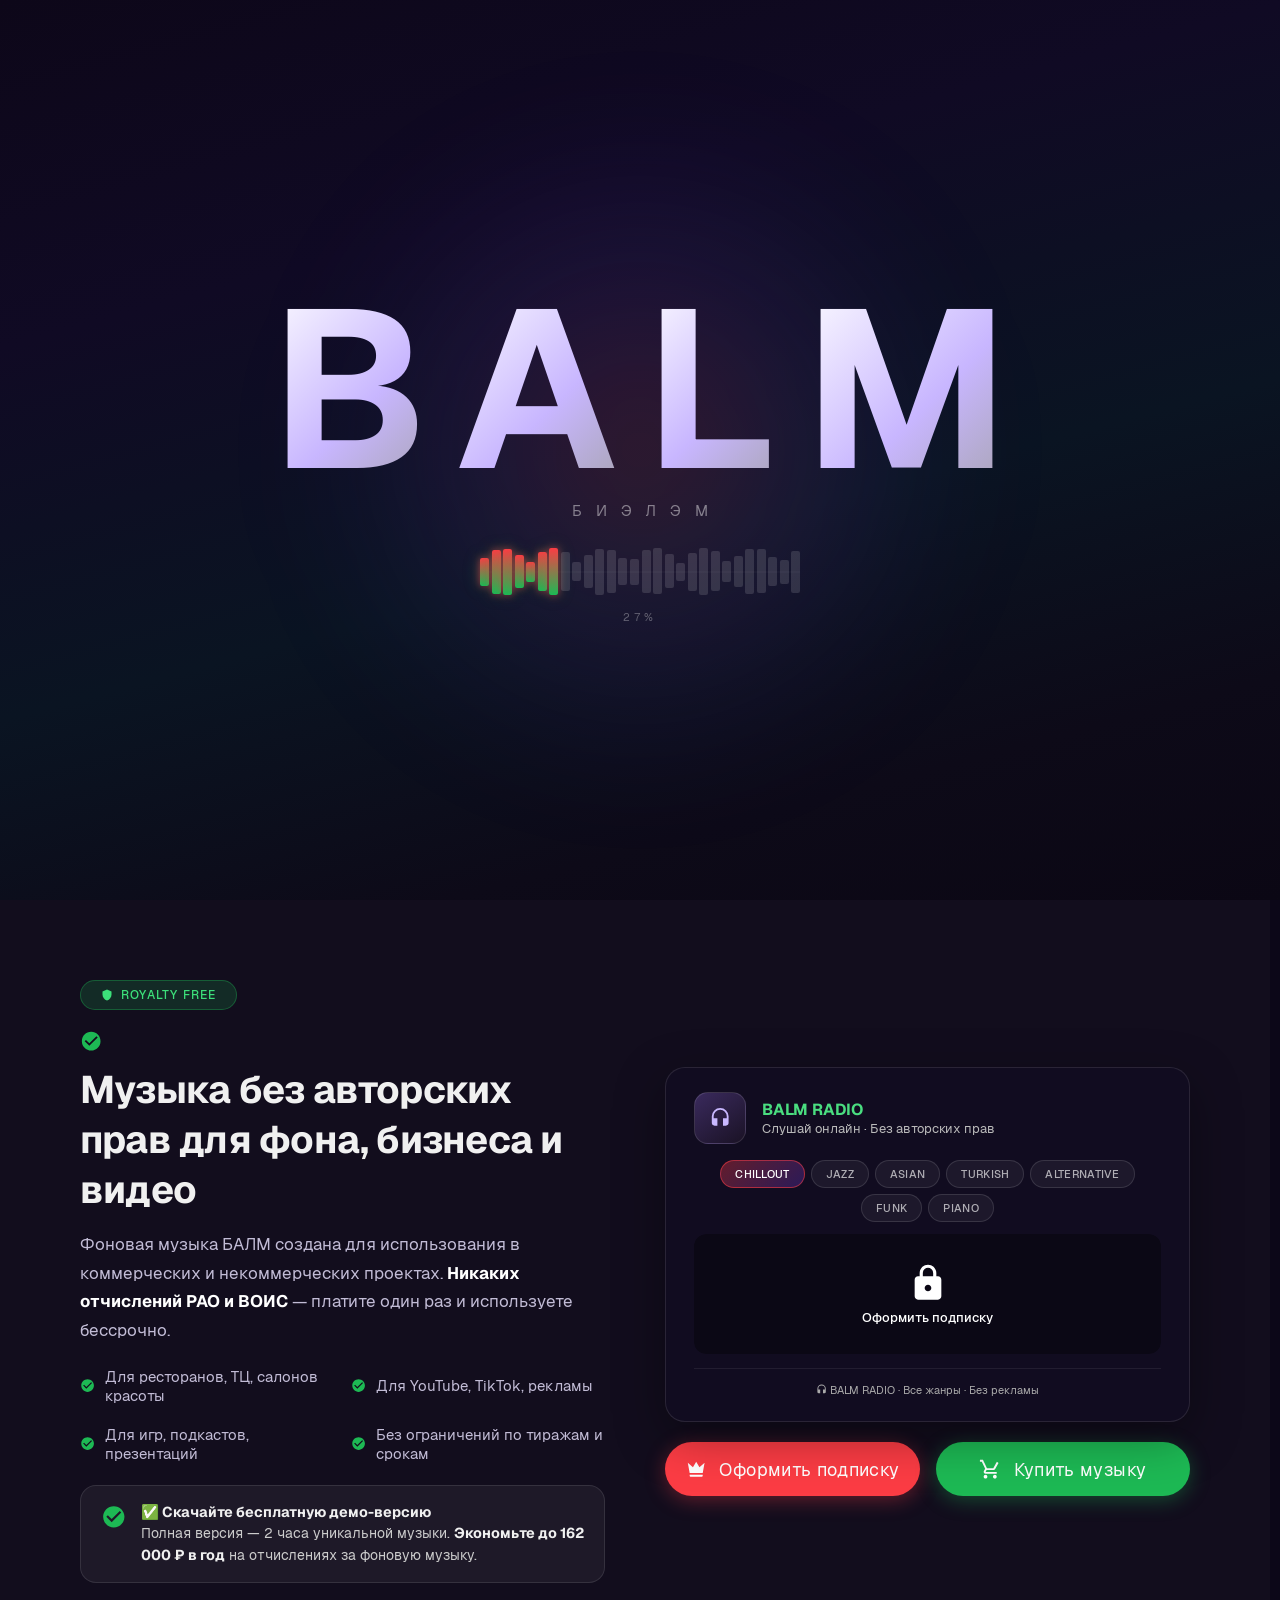
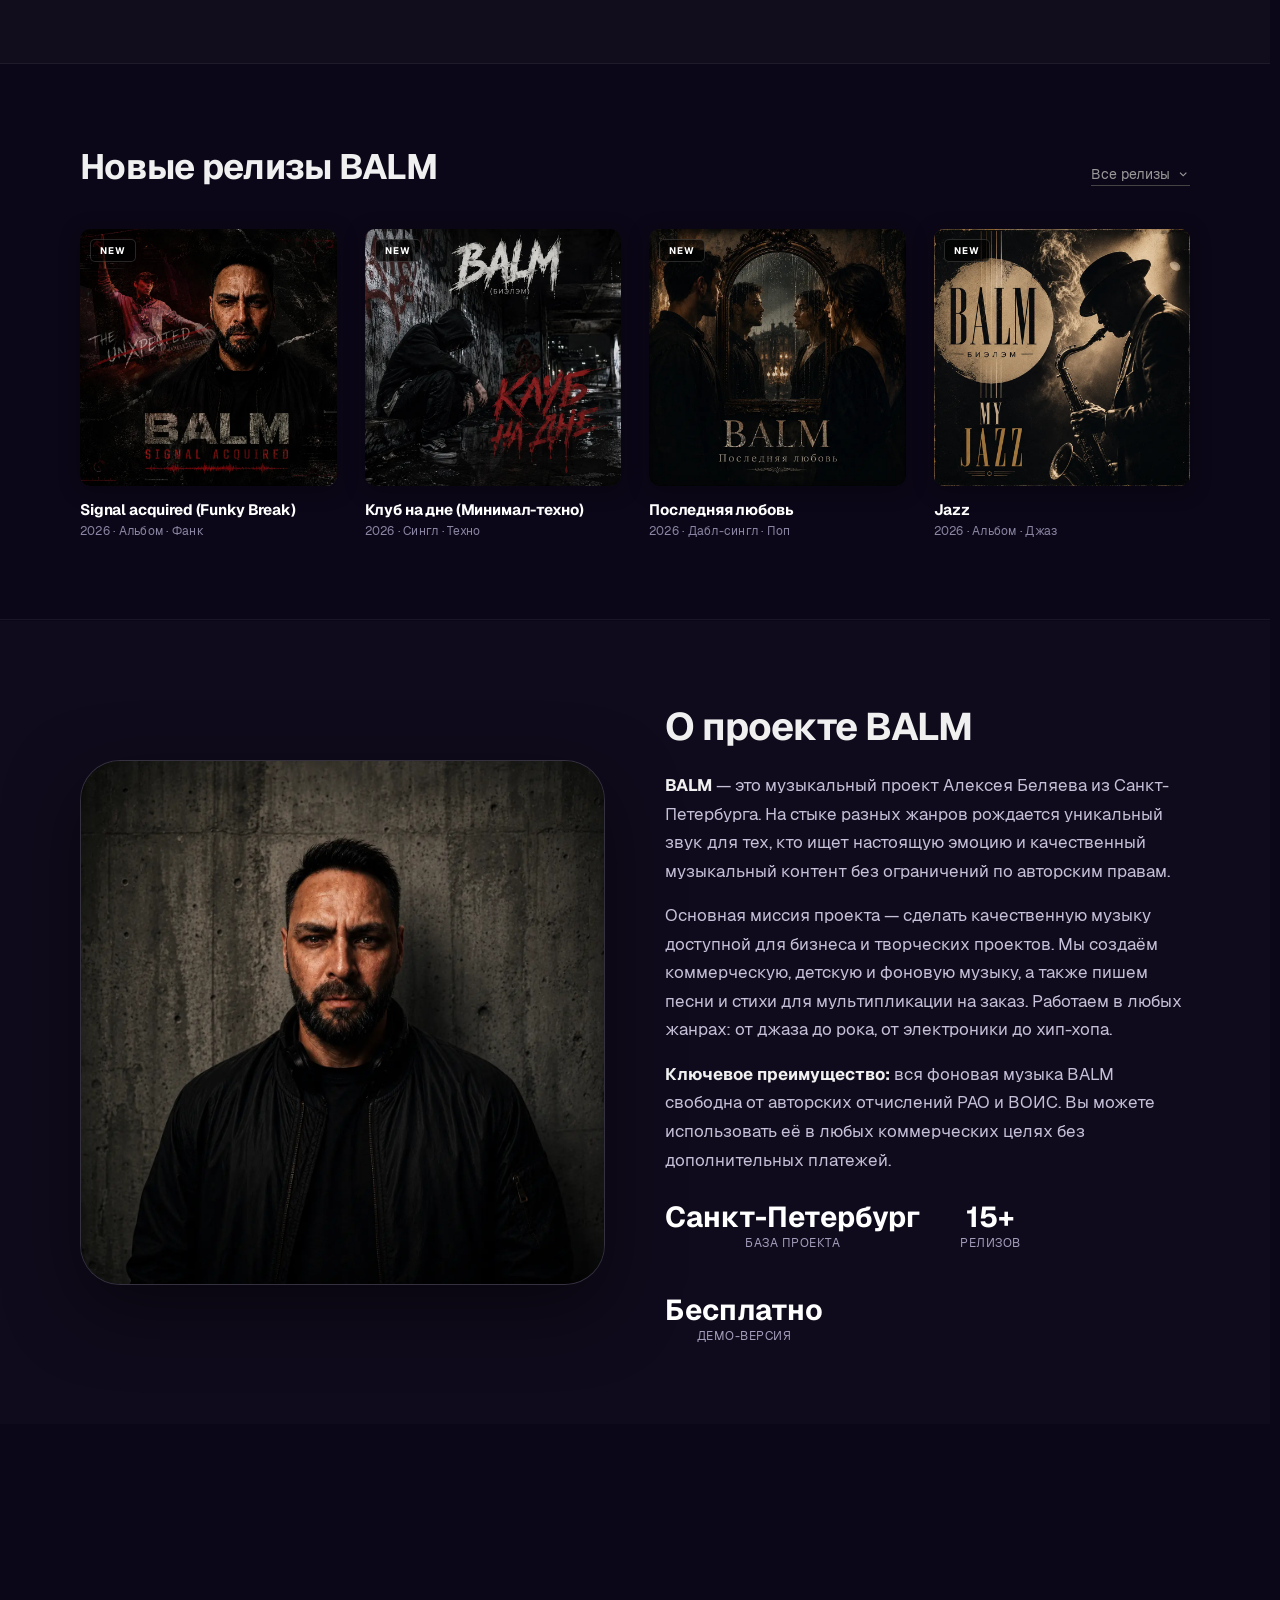
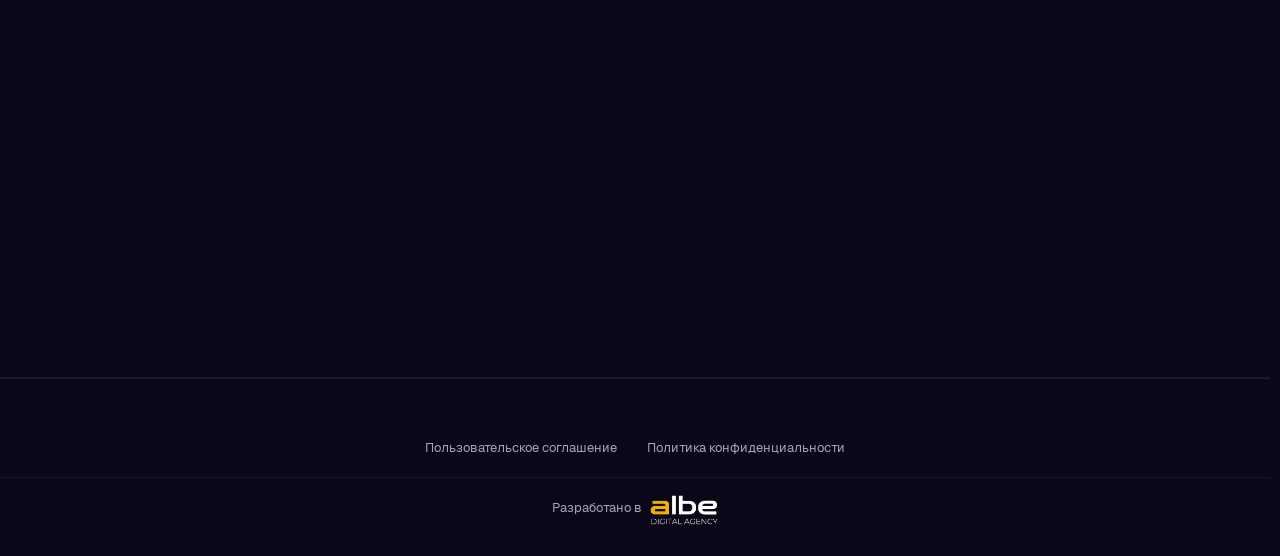
==== commit b8c6e375: "Update index.html" ====
--- a/index.html
+++ b/index.html
@@ -1,4 +1,3 @@
-
 <!DOCTYPE html>
 <html lang="ru">
 <head>
@@ -65,7 +64,13 @@
 
     /* ===== RESET ===== */
     *{margin:0;padding:0;box-sizing:border-box}
-    html{scroll-behavior:smooth;overflow-x:hidden;width:100%;background:#0c0718}
+    html{
+      scroll-behavior:smooth;overflow-x:hidden;width:100%;background:#0c0718;
+      scrollbar-gutter:stable;
+    }
+    @supports not (scrollbar-gutter:stable){
+      html{overflow-y:scroll}
+    }
     body{
       font-family:var(--font-main);color:var(--text);
       overflow-x:hidden;width:100%;
@@ -248,7 +253,7 @@
 
     /* ===== HERO ===== */
     .hero{
-      width:100%;height:100vh;min-height:700px;
+      width:100%;height:100vh;height:100svh;min-height:700px;
       display:flex;align-items:center;justify-content:center;
       position:relative;overflow:hidden;
     }
@@ -704,9 +709,202 @@
 
     /* ===== ОПТИМИЗАЦИЯ ===== */
     .bio,.faq,.releases{content-visibility:auto;contain-intrinsic-size:auto 800px}
+
+    /* ===== PRELOADER ===== */
+    html.preloading,html.preloading body{overflow:hidden}
+    .preloader{
+      position:fixed;inset:0;z-index:999999;
+      background:linear-gradient(165deg,#0d0719 0%,#100a24 28%,#0a1422 58%,#0d0a18 82%,#0b0714 100%);
+      display:flex;align-items:center;justify-content:center;flex-direction:column;
+      transition:opacity .9s cubic-bezier(.7,0,.3,1),visibility .9s;
+    }
+    .preloader.done{opacity:0;visibility:hidden;pointer-events:none}
+    .preloader-glow{
+      position:absolute;width:min(640px,85vw);height:min(640px,85vw);border-radius:50%;
+      background:radial-gradient(circle,rgba(252,60,68,.20),rgba(122,72,255,.10) 40%,transparent 70%);
+      filter:blur(70px);animation:preGlow 3s ease-in-out infinite alternate;
+      pointer-events:none;
+    }
+    @keyframes preGlow{
+      0%{transform:scale(.85);opacity:.5}
+      100%{transform:scale(1.15);opacity:1}
+    }
+    .preloader-inner{position:relative;display:flex;flex-direction:column;align-items:center;z-index:2}
+
+    /* --- ЗАГОЛОВОК: размер идентичен hero-title --- */
+    .preloader-title{
+      display:flex;justify-content:center;
+      font-size:clamp(4rem,20vw,14rem);
+      font-weight:700;letter-spacing:.12em;line-height:1;
+      font-family:var(--font-main);padding-left:.12em;
+      perspective:1000px;perspective-origin:center;
+      position:relative;
+    }
+    .preloader-title::after{
+      content:'';position:absolute;inset:-25% -15%;
+      background:radial-gradient(ellipse at center,rgba(200,182,255,.35),rgba(252,60,68,.20) 40%,transparent 72%);
+      filter:blur(40px);opacity:0;
+      animation:titleBurst 1.4s cubic-bezier(.2,.8,.2,1) 1.9s both;
+      pointer-events:none;z-index:-1;
+    }
+    @keyframes titleBurst{
+      0%{opacity:0;transform:scale(.75)}
+      45%{opacity:1;transform:scale(1.05)}
+      100%{opacity:0;transform:scale(1.4)}
+    }
+    .preloader-letter{
+      display:inline-block;transform-style:preserve-3d;
+      background:linear-gradient(135deg,#fff 0%,#c8b6ff 55%,#a0a0a0 100%);
+      -webkit-background-clip:text;background-clip:text;
+      -webkit-text-fill-color:transparent;color:transparent;
+      opacity:0;
+      animation:preLetter 1.2s cubic-bezier(.22,1,.36,1) var(--d, 0s) forwards;
+      will-change:transform,opacity,filter;
+    }
+    .preloader-letter:nth-child(1){--d:.15s}
+    .preloader-letter:nth-child(2){--d:.35s}
+    .preloader-letter:nth-child(3){--d:.55s}
+    .preloader-letter:nth-child(4){--d:.75s}
+    @keyframes preLetter{
+      0%{
+        opacity:0;
+        transform:translateY(-70px) translateZ(-90px) rotateX(-70deg) rotateY(18deg) scale(1.4);
+        filter:blur(20px) brightness(1);
+      }
+      30%{opacity:1;filter:blur(6px) brightness(1.3)}
+      65%{
+        transform:translateY(0) translateZ(0) rotateX(0) rotateY(0) scale(1.045);
+        filter:blur(0) brightness(1.55)
+          drop-shadow(0 0 18px rgba(200,182,255,.85))
+          drop-shadow(0 0 38px rgba(252,60,68,.45));
+      }
+      85%{
+        transform:translateY(0) translateZ(0) rotateX(0) rotateY(0) scale(.995);
+        filter:blur(0) brightness(1.12)
+          drop-shadow(0 0 6px rgba(200,182,255,.5));
+      }
+      100%{
+        opacity:1;
+        transform:translateY(0) translateZ(0) rotateX(0) rotateY(0) scale(1);
+        filter:blur(0) brightness(1)
+          drop-shadow(0 0 0 rgba(0,0,0,0));
+      }
+    }
+
+    .preloader-sub{
+      font-size:clamp(.7rem,1.6vw,.95rem);letter-spacing:.9em;padding-left:.9em;
+      color:rgba(255,255,255,.45);text-transform:uppercase;
+      font-family:var(--font-main);font-weight:300;
+      opacity:0;transform:translateY(10px);
+      animation:preSub .8s cubic-bezier(.2,.8,.2,1) 1.9s forwards;
+    }
+    @keyframes preSub{to{opacity:1;transform:translateY(0)}}
+
+    /* --- САУНДВЕЙВ-ПОЛОСА ЗАГРУЗКИ --- */
+    .preloader-wave{
+      display:flex;align-items:center;justify-content:center;
+      gap:3px;height:52px;width:min(320px,78vw);
+      margin-top:26px;position:relative;
+      opacity:0;
+      animation:preSub .6s ease 2.1s forwards;
+    }
+    .preloader-wave::before{
+      content:'';position:absolute;left:0;right:0;top:50%;
+      height:1px;background:rgba(255,255,255,.05);
+      transform:translateY(-50%);pointer-events:none;
+    }
+    .preloader-wave-bar{
+      flex:1;height:100%;position:relative;
+      display:flex;align-items:center;justify-content:center;
+      min-width:2px;
+    }
+    .preloader-wave-bar i{
+      display:block;width:100%;height:40%;
+      background:rgba(255,255,255,.13);
+      border-radius:2px;transform-origin:center;
+      animation-name:wavePulse;
+      animation-duration:var(--dur, 1s);
+      animation-delay:var(--delay, 0s);
+      animation-timing-function:ease-in-out;
+      animation-iteration-count:infinite;
+      transition:background .35s ease,box-shadow .35s ease;
+      will-change:transform;
+    }
+    .preloader-wave-bar.active i{
+      background:linear-gradient(180deg,var(--accent),var(--success));
+      box-shadow:0 0 8px rgba(252,60,68,.65),0 0 16px rgba(29,185,84,.35);
+    }
+    @keyframes wavePulse{
+      0%,100%{transform:scaleY(.30)}
+      50%{transform:scaleY(1)}
+    }
+    .preloader-wave.complete{
+      animation:waveComplete .7s ease-out forwards;
+    }
+    @keyframes waveComplete{
+      0%{filter:brightness(1)}
+      45%{filter:brightness(2.2) drop-shadow(0 0 22px rgba(252,60,68,.85))}
+      100%{filter:brightness(1.15) drop-shadow(0 0 8px rgba(29,185,84,.4))}
+    }
+
+    .preloader-count{
+      font-size:.7rem;letter-spacing:.3em;color:rgba(255,255,255,.32);
+      font-family:var(--font-main);font-weight:300;margin-top:12px;
+      opacity:0;animation:preSub .6s ease 2.1s forwards;
+      font-variant-numeric:tabular-nums;
+    }
+
+    /* ===== REVEAL КОНТЕНТА ===== */
+    body:not(.loaded) .navbar,
+    body:not(.loaded) .hero-content>*{opacity:0}
+    body.loaded .navbar{animation:revealDown .9s cubic-bezier(.2,.8,.2,1) .05s backwards}
+    body.loaded .hero-title{animation:revealUp .9s cubic-bezier(.2,.8,.2,1) .15s backwards}
+    body.loaded .hero-subtitle{animation:revealUp .9s cubic-bezier(.2,.8,.2,1) .3s backwards}
+    body.loaded .hero-player-wrapper{animation:revealUp .9s cubic-bezier(.2,.8,.2,1) .45s backwards}
+    body.loaded .hero-donate{animation:revealUp .9s cubic-bezier(.2,.8,.2,1) .6s backwards}
+    @keyframes revealUp{from{opacity:0;transform:translateY(36px)}to{opacity:1;transform:translateY(0)}}
+    @keyframes revealDown{from{opacity:0;transform:translateY(-24px)}to{opacity:1;transform:translateY(0)}}
+
+    @media(max-width:480px){
+      .preloader-wave{height:44px;width:min(260px,78vw);margin-top:20px;gap:2px}
+      .preloader-count{font-size:.62rem;margin-top:10px}
+    }
+    @media(prefers-reduced-motion:reduce){
+      .preloader-glow{animation:none}
+      .preloader-letter{animation-duration:.4s}
+      .preloader-wave-bar i{animation:none;transform:scaleY(.7)}
+      .preloader-wave.complete{animation:none}
+      .preloader-title::after{animation:none}
+    }
   </style>
 </head>
 <body>
+
+  <script>document.documentElement.classList.add('preloading');</script>
+
+  <!-- ===== PRELOADER ===== -->
+  <div class="preloader" id="preloader" aria-hidden="true">
+    <div class="preloader-glow"></div>
+    <div class="preloader-inner">
+      <div class="preloader-title" aria-label="BALM">
+        <span class="preloader-letter">B</span>
+        <span class="preloader-letter">A</span>
+        <span class="preloader-letter">L</span>
+        <span class="preloader-letter">M</span>
+      </div>
+      <div class="preloader-sub">БИЭЛЭМ</div>
+      <div class="preloader-wave" id="preloaderWave" aria-hidden="true"></div>
+      <div class="preloader-count" id="preloaderCount">0%</div>
+    </div>
+  </div>
+
+  <noscript>
+    <style>
+      .preloader{display:none !important}
+      html.preloading,html.preloading body{overflow:auto !important}
+      body:not(.loaded) .navbar,body:not(.loaded) .hero-content>*{opacity:1 !important}
+    </style>
+  </noscript>
 
   <!-- ===== SVG-СПРАЙТ ИКОНОК ===== -->
   <svg xmlns="http://www.w3.org/2000/svg" style="position:absolute;width:0;height:0;overflow:hidden" aria-hidden="true" focusable="false">
@@ -1251,6 +1449,85 @@
     (() => {
       'use strict';
 
+      // ===== PRELOADER =====
+      (() => {
+        const preloader = document.getElementById('preloader');
+        if (!preloader) return;
+        const countEl = document.getElementById('preloaderCount');
+        const waveEl  = document.getElementById('preloaderWave');
+        const reduced = matchMedia('(prefers-reduced-motion: reduce)').matches;
+
+        // --- Генерация саундвейва ---
+        const BAR_COUNT = 28;
+        const bars = [];
+        if (waveEl) {
+          for (let i = 0; i < BAR_COUNT; i++) {
+            const bar = document.createElement('div');
+            bar.className = 'preloader-wave-bar';
+            const inner = document.createElement('i');
+            const h = 0.30 + 0.60 * Math.abs(Math.sin(i * 0.72 + 0.4));
+            inner.style.height = (h * 100).toFixed(1) + '%';
+            const dur   = (0.75 + Math.random() * 0.7).toFixed(2) + 's';
+            const delay = (Math.random() * 0.6).toFixed(2) + 's';
+            inner.style.setProperty('--dur', dur);
+            inner.style.setProperty('--delay', delay);
+            bar.appendChild(inner);
+            waveEl.appendChild(bar);
+            bars.push(bar);
+          }
+        }
+
+        // --- Тайминги ---
+        const START = reduced ? 200  : 2100;
+        const TOTAL = reduced ? 400  : 1300;
+        const MIN_W = reduced ? 700  : 3700;
+        const MAX_W = reduced ? 1200 : 5000;
+
+        const t0 = performance.now();
+
+        const tick = () => {
+          const elapsed = performance.now() - t0;
+          const pct = Math.min(100, Math.max(0, Math.round((elapsed - START) / TOTAL * 100)));
+
+          if (countEl) countEl.textContent = pct + '%';
+
+          const activeCount = Math.floor(pct / 100 * BAR_COUNT);
+          for (let i = 0; i < BAR_COUNT; i++) {
+            const isActive = i < activeCount;
+            if (bars[i].classList.contains('active') !== isActive) {
+              bars[i].classList.toggle('active', isActive);
+            }
+          }
+
+          if (pct < 100) {
+            requestAnimationFrame(tick);
+          } else if (waveEl) {
+            waveEl.classList.add('complete');
+          }
+        };
+        requestAnimationFrame(tick);
+
+        // --- Завершение ---
+        const finish = () => {
+          document.documentElement.classList.remove('preloading');
+          preloader.classList.add('done');
+          document.body.classList.add('loaded');
+          setTimeout(() => preloader.remove(), 1200);
+        };
+
+        const minWait  = new Promise(r => setTimeout(r, MIN_W));
+        const pageLoad = new Promise(r => {
+          if (document.readyState === 'complete') return r();
+          window.addEventListener('load', r, {once:true});
+          setTimeout(r, MAX_W);
+        });
+        const fontsReady = (document.fonts && document.fonts.ready)
+          ? Promise.race([document.fonts.ready, new Promise(r => setTimeout(r, 1500))])
+          : Promise.resolve();
+
+        Promise.all([minWait, pageLoad, fontsReady]).then(finish);
+      })();
+
       // ===== Мобильное меню =====
       const hamburger = document.getElementById('hamburger');
       const mobileMenu = document.getElementById('mobileMenu');
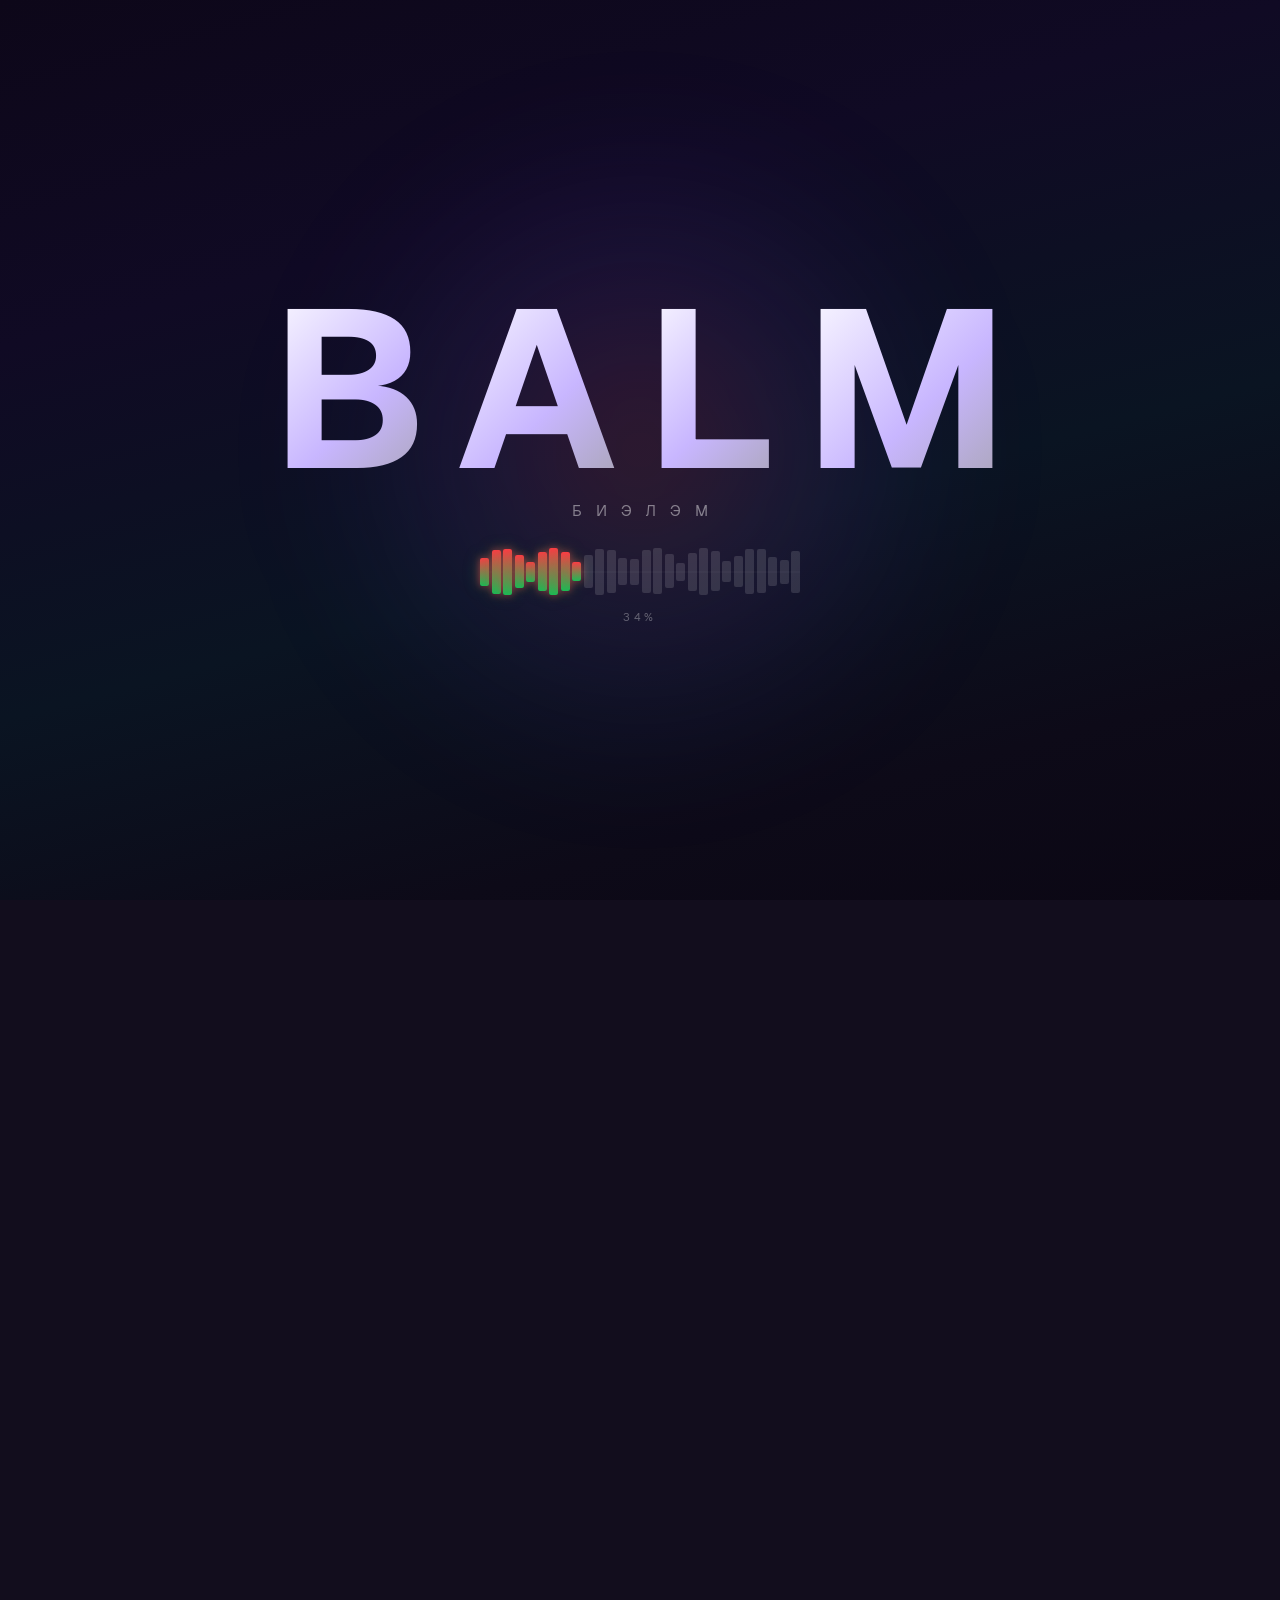
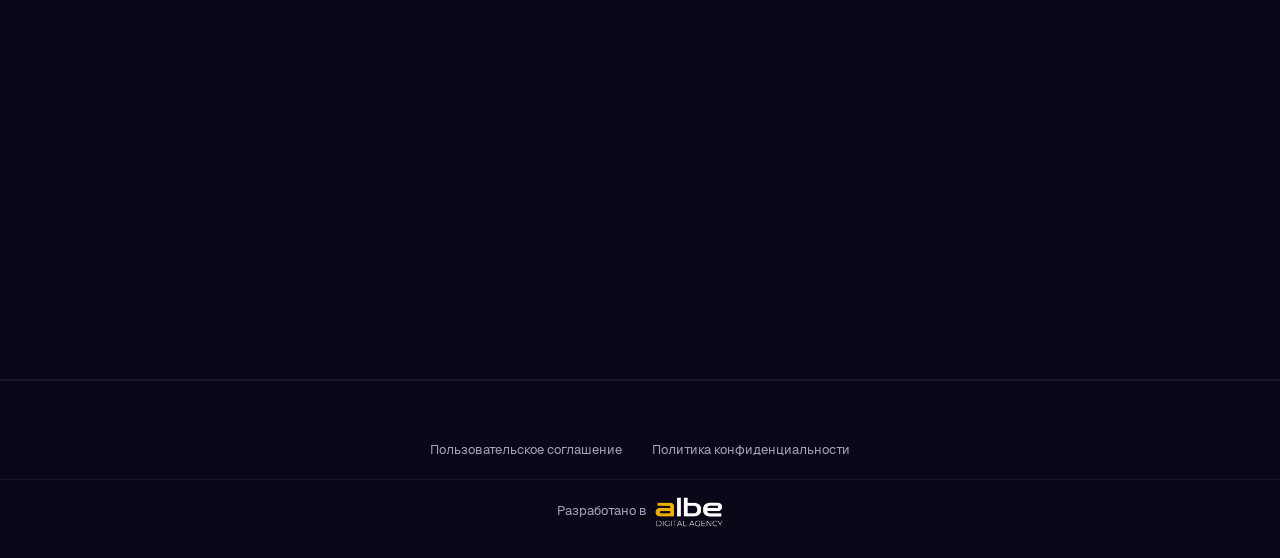
==== commit 2a52f0ed: "Update index.html" ====
--- a/index.html
+++ b/index.html
@@ -28,7 +28,6 @@
   <link rel="icon" type="image/x-icon" href="https://balm-music.ru/favicon.ico">
   <link rel="shortcut icon" href="https://balm-music.ru/favicon.ico">
 
-  <!-- Возвращено как было: preconnect без crossorigin для Bandcamp -->
   <link rel="preconnect" href="https://s4.bcbits.com">
   <link rel="dns-prefetch" href="https://bandcamp.com">
   <link rel="preload" as="image" href="BALMherob.webp" fetchpriority="high">
@@ -64,13 +63,7 @@
 
     /* ===== RESET ===== */
     *{margin:0;padding:0;box-sizing:border-box}
-    html{
-      scroll-behavior:smooth;overflow-x:hidden;width:100%;background:#0c0718;
-      scrollbar-gutter:stable;
-    }
-    @supports not (scrollbar-gutter:stable){
-      html{overflow-y:scroll}
-    }
+    html{scroll-behavior:smooth;overflow-x:hidden;width:100%;background:#0c0718}
     body{
       font-family:var(--font-main);color:var(--text);
       overflow-x:hidden;width:100%;
@@ -510,10 +503,7 @@
       background:transparent;border:none;border-radius:0;padding:0;
       text-align:left;cursor:pointer;text-decoration:none;color:var(--text);
       display:block;font-family:var(--font-main);
-      opacity:1;transform:translateY(0);
-      animation:cardIn .45s cubic-bezier(.2,.8,.2,1) both;
-    }
-    @keyframes cardIn{from{opacity:0;transform:translateY(16px)}to{opacity:1;transform:translateY(0)}}
+    }
     .card.hidden{display:none}
     .card-cover{
       width:100%;aspect-ratio:1;border-radius:10px;margin-bottom:14px;
@@ -711,7 +701,6 @@
     .bio,.faq,.releases{content-visibility:auto;contain-intrinsic-size:auto 800px}
 
     /* ===== PRELOADER ===== */
-    html.preloading,html.preloading body{overflow:hidden}
     .preloader{
       position:fixed;inset:0;z-index:999999;
       background:linear-gradient(165deg,#0d0719 0%,#100a24 28%,#0a1422 58%,#0d0a18 82%,#0b0714 100%);
@@ -731,7 +720,6 @@
     }
     .preloader-inner{position:relative;display:flex;flex-direction:column;align-items:center;z-index:2}
 
-    /* --- ЗАГОЛОВОК: размер идентичен hero-title --- */
     .preloader-title{
       display:flex;justify-content:center;
       font-size:clamp(4rem,20vw,14rem);
@@ -800,7 +788,6 @@
     }
     @keyframes preSub{to{opacity:1;transform:translateY(0)}}
 
-    /* --- САУНДВЕЙВ-ПОЛОСА ЗАГРУЗКИ --- */
     .preloader-wave{
       display:flex;align-items:center;justify-content:center;
       gap:3px;height:52px;width:min(320px,78vw);
@@ -854,7 +841,7 @@
       font-variant-numeric:tabular-nums;
     }
 
-    /* ===== REVEAL КОНТЕНТА ===== */
+    /* ===== REVEAL КОНТЕНТА (HERO) ===== */
     body:not(.loaded) .navbar,
     body:not(.loaded) .hero-content>*{opacity:0}
     body.loaded .navbar{animation:revealDown .9s cubic-bezier(.2,.8,.2,1) .05s backwards}
@@ -865,22 +852,53 @@
     @keyframes revealUp{from{opacity:0;transform:translateY(36px)}to{opacity:1;transform:translateY(0)}}
     @keyframes revealDown{from{opacity:0;transform:translateY(-24px)}to{opacity:1;transform:translateY(0)}}
 
-    @media(max-width:480px){
-      .preloader-wave{height:44px;width:min(260px,78vw);margin-top:20px;gap:2px}
-      .preloader-count{font-size:.62rem;margin-top:10px}
-    }
+    /* ===== SCROLL REVEAL ===== */
+    .reveal,
+    .reveal-up,
+    .reveal-left,
+    .reveal-right,
+    .reveal-scale{
+      opacity:0;
+      transition:
+        opacity .9s cubic-bezier(.22,1,.36,1),
+        transform .9s cubic-bezier(.22,1,.36,1);
+      transition-delay:var(--rd, 0s);
+      will-change:opacity,transform;
+      backface-visibility:hidden;
+    }
+    .reveal,      .reveal-up    {transform:translateY(48px)}
+    .reveal-left  {transform:translateX(-60px)}
+    .reveal-right {transform:translateX(60px)}
+    .reveal-scale {transform:translateY(30px) scale(.94)}
+
+    .reveal.in,
+    .reveal-up.in,
+    .reveal-left.in,
+    .reveal-right.in,
+    .reveal-scale.in{
+      opacity:1;
+      transform:none;
+    }
+
+    @media(max-width:768px){
+      .reveal-left  {transform:translateX(-32px)}
+      .reveal-right {transform:translateX(32px)}
+      .reveal-up, .reveal {transform:translateY(32px)}
+    }
+
     @media(prefers-reduced-motion:reduce){
       .preloader-glow{animation:none}
       .preloader-letter{animation-duration:.4s}
       .preloader-wave-bar i{animation:none;transform:scaleY(.7)}
       .preloader-wave.complete{animation:none}
       .preloader-title::after{animation:none}
+      .reveal,.reveal-up,.reveal-left,.reveal-right,.reveal-scale{
+        opacity:1 !important;transform:none !important;transition:none !important;
+      }
     }
   </style>
 </head>
 <body>
-
-  <script>document.documentElement.classList.add('preloading');</script>
 
   <!-- ===== PRELOADER ===== -->
   <div class="preloader" id="preloader" aria-hidden="true">
@@ -901,8 +919,8 @@
   <noscript>
     <style>
       .preloader{display:none !important}
-      html.preloading,html.preloading body{overflow:auto !important}
       body:not(.loaded) .navbar,body:not(.loaded) .hero-content>*{opacity:1 !important}
+      .reveal,.reveal-up,.reveal-left,.reveal-right,.reveal-scale{opacity:1 !important;transform:none !important}
     </style>
   </noscript>
 
@@ -1148,28 +1166,28 @@
   <section class="cf scroll-margin" id="copyright-free" aria-labelledby="copyrightFreeTitle">
     <div class="container">
       <div class="cf-grid">
-        <div class="cf-text">
-          <div class="cf-badge">
+        <div class="cf-text reveal-left">
+          <div class="cf-badge reveal-up" style="--rd:.05s">
             <svg class="ico" aria-hidden="true"><use href="#i-shield"/></svg> Royalty Free
           </div>
-          <h2 class="cf-title" id="copyrightFreeTitle">
+          <h2 class="cf-title reveal-up" id="copyrightFreeTitle" style="--rd:.12s">
             <svg class="ico" aria-hidden="true"><use href="#i-check-circle"/></svg>
             Музыка без авторских прав для фона, бизнеса и видео
           </h2>
-          <p class="cf-desc">Фоновая музыка БАЛМ создана для использования в коммерческих и некоммерческих проектах. <strong>Никаких отчислений РАО и ВОИС</strong> — платите один раз и используете бессрочно.</p>
+          <p class="cf-desc reveal-up" style="--rd:.2s">Фоновая музыка БАЛМ создана для использования в коммерческих и некоммерческих проектах. <strong>Никаких отчислений РАО и ВОИС</strong> — платите один раз и используете бессрочно.</p>
           <ul class="cf-features">
-            <li><svg class="ico" aria-hidden="true"><use href="#i-check-circle"/></svg> Для ресторанов, ТЦ, салонов красоты</li>
-            <li><svg class="ico" aria-hidden="true"><use href="#i-check-circle"/></svg> Для YouTube, TikTok, рекламы</li>
-            <li><svg class="ico" aria-hidden="true"><use href="#i-check-circle"/></svg> Для игр, подкастов, презентаций</li>
-            <li><svg class="ico" aria-hidden="true"><use href="#i-check-circle"/></svg> Без ограничений по тиражам и срокам</li>
+            <li class="reveal-up" style="--rd:.28s"><svg class="ico" aria-hidden="true"><use href="#i-check-circle"/></svg> Для ресторанов, ТЦ, салонов красоты</li>
+            <li class="reveal-up" style="--rd:.34s"><svg class="ico" aria-hidden="true"><use href="#i-check-circle"/></svg> Для YouTube, TikTok, рекламы</li>
+            <li class="reveal-up" style="--rd:.4s"><svg class="ico" aria-hidden="true"><use href="#i-check-circle"/></svg> Для игр, подкастов, презентаций</li>
+            <li class="reveal-up" style="--rd:.46s"><svg class="ico" aria-hidden="true"><use href="#i-check-circle"/></svg> Без ограничений по тиражам и срокам</li>
           </ul>
-          <div class="cf-legal">
+          <div class="cf-legal reveal-up" style="--rd:.54s">
             <svg class="ico" aria-hidden="true"><use href="#i-check-circle"/></svg>
             <div class="text"><strong>✅ Скачайте бесплатную демо-версию</strong><br>Полная версия — 2 часа уникальной музыки. <strong>Экономьте до 162 000 ₽ в год</strong> на отчислениях за фоновую музыку.</div>
           </div>
         </div>
-        <div class="cf-player">
-          <div class="demo">
+        <div class="cf-player reveal-right">
+          <div class="demo reveal-scale" style="--rd:.15s">
             <div class="demo-track">
               <div class="demo-art">
                 <svg class="ico" aria-hidden="true"><use href="#i-headphones"/></svg>
@@ -1191,7 +1209,7 @@
               <svg class="ico" aria-hidden="true"><use href="#i-headphones"/></svg> BALM RADIO · Все жанры · Без рекламы
             </div>
           </div>
-          <div class="btn-group">
+          <div class="btn-group reveal-up" style="--rd:.3s">
             <button class="btn btn-primary" data-open="subscribeModal" aria-label="Оформить подписку BALM Premium">
               <svg class="ico" aria-hidden="true"><use href="#i-crown"/></svg> Оформить подписку
             </button>
@@ -1208,13 +1226,13 @@
   <section class="releases scroll-margin" id="releases" aria-labelledby="releasesTitle">
     <div class="container">
       <div class="releases-header">
-        <h2 class="releases-title" id="releasesTitle">Новые релизы BALM</h2>
-        <button class="releases-toggle" id="showAllBtn" aria-label="Показать или скрыть все релизы">
+        <h2 class="releases-title reveal-up" id="releasesTitle">Новые релизы BALM</h2>
+        <button class="releases-toggle reveal-up" id="showAllBtn" aria-label="Показать или скрыть все релизы" style="--rd:.1s">
           Все релизы <svg class="ico" aria-hidden="true"><use href="#i-chevron-down"/></svg>
         </button>
       </div>
       <div class="releases-grid" id="releaseGrid">
-        <a href="https://music.yandex.ru/artist/26471381" target="_blank" rel="noopener noreferrer" class="card" aria-label="Signal acquired (Funky Break)">
+        <a href="https://music.yandex.ru/artist/26471381" target="_blank" rel="noopener noreferrer" class="card reveal-up" aria-label="Signal acquired (Funky Break)">
           <div class="card-cover">
             <img src="signal.webp" alt="Signal acquired (Funky Break)" width="200" height="200" loading="lazy" decoding="async">
             <span class="card-new">New</span>
@@ -1222,7 +1240,7 @@
           <div class="card-title">Signal acquired (Funky Break)</div>
           <div class="card-year">2026 · Альбом · Фанк</div>
         </a>
-        <a href="https://music.yandex.ru/artist/26471381" target="_blank" rel="noopener noreferrer" class="card" aria-label="Клуб на дне (Минимал-техно)">
+        <a href="https://music.yandex.ru/artist/26471381" target="_blank" rel="noopener noreferrer" class="card reveal-up" aria-label="Клуб на дне (Минимал-техно)">
           <div class="card-cover">
             <img src="rage.webp" alt="Клуб на дне (Минимал-техно)" width="200" height="200" loading="lazy" decoding="async">
             <span class="card-new">New</span>
@@ -1230,7 +1248,7 @@
           <div class="card-title">Клуб на дне (Минимал-техно)</div>
           <div class="card-year">2026 · Сингл · Техно</div>
         </a>
-        <a href="https://music.yandex.ru/artist/26471381" target="_blank" rel="noopener noreferrer" class="card" aria-label="Последняя любовь">
+        <a href="https://music.yandex.ru/artist/26471381" target="_blank" rel="noopener noreferrer" class="card reveal-up" aria-label="Последняя любовь">
           <div class="card-cover">
             <img src="last.webp" alt="Последняя любовь" width="200" height="200" loading="lazy" decoding="async">
             <span class="card-new">New</span>
@@ -1238,7 +1256,7 @@
           <div class="card-title">Последняя любовь</div>
           <div class="card-year">2026 · Дабл-сингл · Поп</div>
         </a>
-        <a href="https://music.yandex.ru/artist/26471381" target="_blank" rel="noopener noreferrer" class="card" aria-label="Jazz">
+        <a href="https://music.yandex.ru/artist/26471381" target="_blank" rel="noopener noreferrer" class="card reveal-up" aria-label="Jazz">
           <div class="card-cover">
             <img src="Jazz.webp" alt="Jazz" width="200" height="200" loading="lazy" decoding="async">
             <span class="card-new">New</span>
@@ -1246,84 +1264,84 @@
           <div class="card-title">Jazz</div>
           <div class="card-year">2026 · Альбом · Джаз</div>
         </a>
-        <a href="https://music.yandex.ru/artist/26471381" target="_blank" rel="noopener noreferrer" class="card hidden" aria-label="К звездам (Rock / Jazz / Piano)">
+        <a href="https://music.yandex.ru/artist/26471381" target="_blank" rel="noopener noreferrer" class="card hidden reveal-up" aria-label="К звездам (Rock / Jazz / Piano)">
           <div class="card-cover">
             <img src="stars.webp" alt="К звездам (Rock / Jazz / Piano)" width="200" height="200" loading="lazy" decoding="async">
           </div>
           <div class="card-title">К звездам (Rock / Jazz / Piano)</div>
           <div class="card-year">2026 · Трипл-сингл</div>
         </a>
-        <a href="https://music.yandex.ru/artist/26471381" target="_blank" rel="noopener noreferrer" class="card hidden" aria-label="Альтерэго (Rock)">
+        <a href="https://music.yandex.ru/artist/26471381" target="_blank" rel="noopener noreferrer" class="card hidden reveal-up" aria-label="Альтерэго (Rock)">
           <div class="card-cover">
             <img src="alterego.webp" alt="Альтерэго (Rock)" width="200" height="200" loading="lazy" decoding="async">
           </div>
           <div class="card-title">Альтерэго (Rock)</div>
           <div class="card-year">2026 · Альбом · Рок</div>
         </a>
-        <a href="https://music.yandex.ru/artist/26471381" target="_blank" rel="noopener noreferrer" class="card hidden" aria-label="Beautiful (Rock)">
+        <a href="https://music.yandex.ru/artist/26471381" target="_blank" rel="noopener noreferrer" class="card hidden reveal-up" aria-label="Beautiful (Rock)">
           <div class="card-cover">
             <img src="beautiful.webp" alt="Beautiful (Rock)" width="200" height="200" loading="lazy" decoding="async">
           </div>
           <div class="card-title">Beautiful (Rock)</div>
           <div class="card-year">2026 · Сингл</div>
         </a>
-        <a href="https://music.yandex.ru/artist/26471381" target="_blank" rel="noopener noreferrer" class="card hidden" aria-label="Chance English ver. (Rock)">
+        <a href="https://music.yandex.ru/artist/26471381" target="_blank" rel="noopener noreferrer" class="card hidden reveal-up" aria-label="Chance English ver. (Rock)">
           <div class="card-cover">
             <img src="chance.webp" alt="Chance English ver. (Rock)" width="200" height="200" loading="lazy" decoding="async">
           </div>
           <div class="card-title">Chance English ver. (Rock)</div>
           <div class="card-year">2026 · Сингл</div>
         </a>
-        <a href="https://music.yandex.ru/artist/26471381" target="_blank" rel="noopener noreferrer" class="card hidden" aria-label="Облака (Rock)">
+        <a href="https://music.yandex.ru/artist/26471381" target="_blank" rel="noopener noreferrer" class="card hidden reveal-up" aria-label="Облака (Rock)">
           <div class="card-cover">
             <img src="cloud.webp" alt="Облака (Rock)" width="200" height="200" loading="lazy" decoding="async">
           </div>
           <div class="card-title">Облака (Rock)</div>
           <div class="card-year">2026 · Сингл</div>
         </a>
-        <a href="https://music.yandex.ru/artist/26471381" target="_blank" rel="noopener noreferrer" class="card hidden" aria-label="Жги моё сердце (Pop)">
+        <a href="https://music.yandex.ru/artist/26471381" target="_blank" rel="noopener noreferrer" class="card hidden reveal-up" aria-label="Жги моё сердце (Pop)">
           <div class="card-cover">
             <img src="Heart.webp" alt="Жги моё сердце (Pop)" width="200" height="200" loading="lazy" decoding="async">
           </div>
           <div class="card-title">Жги моё сердце (Pop)</div>
           <div class="card-year">2026 · Сингл</div>
         </a>
-        <a href="https://music.yandex.ru/artist/26471381" target="_blank" rel="noopener noreferrer" class="card hidden" aria-label="It's My Life (Hip-hop)">
+        <a href="https://music.yandex.ru/artist/26471381" target="_blank" rel="noopener noreferrer" class="card hidden reveal-up" aria-label="It's My Life (Hip-hop)">
           <div class="card-cover">
             <img src="its-my-life.webp" alt="It's My Life (Hip-hop)" width="200" height="200" loading="lazy" decoding="async">
           </div>
           <div class="card-title">It's My Life (Hip-hop)</div>
           <div class="card-year">2026 · Сингл</div>
         </a>
-        <a href="https://music.yandex.ru/artist/26471381" target="_blank" rel="noopener noreferrer" class="card hidden" aria-label="Смысл жизни любовь (Pop)">
+        <a href="https://music.yandex.ru/artist/26471381" target="_blank" rel="noopener noreferrer" class="card hidden reveal-up" aria-label="Смысл жизни любовь (Pop)">
           <div class="card-cover">
             <img src="love.webp" alt="Смысл жизни любовь (Pop)" width="200" height="200" loading="lazy" decoding="async">
           </div>
           <div class="card-title">Смысл жизни любовь (Pop)</div>
           <div class="card-year">2026 · Сингл</div>
         </a>
-        <a href="https://music.yandex.ru/artist/26471381" target="_blank" rel="noopener noreferrer" class="card hidden" aria-label="Ну почему? (Breaks)">
+        <a href="https://music.yandex.ru/artist/26471381" target="_blank" rel="noopener noreferrer" class="card hidden reveal-up" aria-label="Ну почему? (Breaks)">
           <div class="card-cover">
             <img src="what.webp" alt="Ну почему? (Breaks)" width="200" height="200" loading="lazy" decoding="async">
           </div>
           <div class="card-title">Ну почему? (Breaks)</div>
           <div class="card-year">2026 · Сингл</div>
         </a>
-        <a href="https://music.yandex.ru/artist/26471381" target="_blank" rel="noopener noreferrer" class="card hidden" aria-label="Мой маленький мир (Pop)">
+        <a href="https://music.yandex.ru/artist/26471381" target="_blank" rel="noopener noreferrer" class="card hidden reveal-up" aria-label="Мой маленький мир (Pop)">
           <div class="card-cover">
             <img src="world.webp" alt="Мой маленький мир (Pop)" width="200" height="200" loading="lazy" decoding="async">
           </div>
           <div class="card-title">Мой маленький мир (Pop)</div>
           <div class="card-year">2026 · Сингл</div>
         </a>
-        <a href="https://music.yandex.ru/artist/26471381" target="_blank" rel="noopener noreferrer" class="card hidden" aria-label="Моя красивая (Pop)">
+        <a href="https://music.yandex.ru/artist/26471381" target="_blank" rel="noopener noreferrer" class="card hidden reveal-up" aria-label="Моя красивая (Pop)">
           <div class="card-cover">
             <img src="beautifulRU.webp" alt="Моя красивая (Pop)" width="200" height="200" loading="lazy" decoding="async">
           </div>
           <div class="card-title">Моя красивая (Pop)</div>
           <div class="card-year">2026 · Сингл</div>
         </a>
-        <a href="https://music.yandex.ru/artist/26471381" target="_blank" rel="noopener noreferrer" class="card hidden" aria-label="Шанс (Rock)">
+        <a href="https://music.yandex.ru/artist/26471381" target="_blank" rel="noopener noreferrer" class="card hidden reveal-up" aria-label="Шанс (Rock)">
           <div class="card-cover">
             <img src="chanceRU.webp" alt="Шанс (Rock)" width="200" height="200" loading="lazy" decoding="async">
           </div>
@@ -1337,15 +1355,15 @@
   <!-- BIO -->
   <section class="bio scroll-margin" id="bio" aria-labelledby="bioTitle">
     <div class="container bio-grid">
-      <div class="bio-img">
+      <div class="bio-img reveal-left">
         <img src="BALM.webp" alt="BALM — экспериментальный музыкальный проект" width="600" height="600" loading="lazy" decoding="async">
       </div>
       <div>
-        <h2 class="bio-title" id="bioTitle">О проекте BALM</h2>
-        <p class="bio-text"><strong>BALM</strong> — это музыкальный проект Алексея Беляева из Санкт-Петербурга. На стыке разных жанров рождается уникальный звук для тех, кто ищет настоящую эмоцию и качественный музыкальный контент без ограничений по авторским правам.</p>
-        <p class="bio-text">Основная миссия проекта — сделать качественную музыку доступной для бизнеса и творческих проектов. Мы создаём коммерческую, детскую и фоновую музыку, а также пишем песни и стихи для мультипликации на заказ. Работаем в любых жанрах: от джаза до рока, от электроники до хип-хопа.</p>
-        <p class="bio-text"><strong>Ключевое преимущество:</strong> вся фоновая музыка BALM свободна от авторских отчислений РАО и ВОИС. Вы можете использовать её в любых коммерческих целях без дополнительных платежей.</p>
-        <div class="bio-stats">
+        <h2 class="bio-title reveal-up" id="bioTitle">О проекте BALM</h2>
+        <p class="bio-text reveal-up" style="--rd:.08s"><strong>BALM</strong> — это музыкальный проект Алексея Беляева из Санкт-Петербурга. На стыке разных жанров рождается уникальный звук для тех, кто ищет настоящую эмоцию и качественный музыкальный контент без ограничений по авторским правам.</p>
+        <p class="bio-text reveal-up" style="--rd:.16s">Основная миссия проекта — сделать качественную музыку доступной для бизнеса и творческих проектов. Мы создаём коммерческую, детскую и фоновую музыку, а также пишем песни и стихи для мультипликации на заказ. Работаем в любых жанрах: от джаза до рока, от электроники до хип-хопа.</p>
+        <p class="bio-text reveal-up" style="--rd:.24s"><strong>Ключевое преимущество:</strong> вся фоновая музыка BALM свободна от авторских отчислений РАО и ВОИС. Вы можете использовать её в любых коммерческих целях без дополнительных платежей.</p>
+        <div class="bio-stats reveal-up" style="--rd:.32s">
           <div class="bio-stat"><span class="num">Санкт-Петербург</span><span class="lbl">База проекта</span></div>
           <div class="bio-stat"><span class="num">15+</span><span class="lbl">Релизов</span></div>
           <div class="bio-stat"><span class="num">Бесплатно</span><span class="lbl">Демо-версия</span></div>
@@ -1357,9 +1375,9 @@
   <!-- FAQ -->
   <section class="faq scroll-margin" id="faq" aria-labelledby="faqTitle">
     <div class="container">
-      <h2 class="faq-title" id="faqTitle">Часто задаваемые вопросы</h2>
+      <h2 class="faq-title reveal-up" id="faqTitle">Часто задаваемые вопросы</h2>
       <div class="faq-list">
-        <details class="faq-item">
+        <details class="faq-item reveal-up" style="--rd:.05s">
           <summary class="faq-q">
             <span>Нужно ли платить РАО и ВОИС за использование музыки BALM?</span>
             <span class="faq-icon"><svg class="ico" aria-hidden="true"><use href="#i-chevron-down"/></svg></span>
@@ -1368,7 +1386,7 @@
             <p><strong>Нет, не нужно.</strong> Музыка BALM полностью свободна от авторских отчислений. Вы платите <span class="hl">один раз</span> и больше никогда не платите РАО, ВОИС или другим организациям. Экономия до 162 000 ₽ в год. Подробнее в <a href="#" data-agreement>Соглашении</a>.</p>
           </div>
         </details>
-        <details class="faq-item">
+        <details class="faq-item reveal-up" style="--rd:.12s">
           <summary class="faq-q">
             <span>Вы пишете музыку для детских мультфильмов и анимации?</span>
             <span class="faq-icon"><svg class="ico" aria-hidden="true"><use href="#i-chevron-down"/></svg></span>
@@ -1377,7 +1395,7 @@
             <p><strong>Да, мы создаём музыку для детской мультипликации.</strong> BALM пишет саундтреки, фоновую музыку и песенки для мультфильмов, детских программ и анимационных проектов. <a href="https://t.me/albe_spb" target="_blank" rel="noopener noreferrer">Обсудим вашу идею в Telegram</a>.</p>
           </div>
         </details>
-        <details class="faq-item">
+        <details class="faq-item reveal-up" style="--rd:.18s">
           <summary class="faq-q">
             <span>Пишете ли вы стихи и песни для исполнителей с нуля?</span>
             <span class="faq-icon"><svg class="ico" aria-hidden="true"><use href="#i-chevron-down"/></svg></span>
@@ -1386,7 +1404,7 @@
             <p><strong>Да, мы пишем стихи, тексты песен и полноценные треки для исполнителей на заказ.</strong> Можем создать материал под ваш образ, голос и стиль. <a href="https://t.me/albe_spb" target="_blank" rel="noopener noreferrer">Напишите в Telegram</a>.</p>
           </div>
         </details>
-        <details class="faq-item">
+        <details class="faq-item reveal-up" style="--rd:.24s">
           <summary class="faq-q">
             <span>Можно ли приобрести готовые стихи и песни из каталога?</span>
             <span class="faq-icon"><svg class="ico" aria-hidden="true"><use href="#i-chevron-down"/></svg></span>
@@ -1457,7 +1475,6 @@
         const waveEl  = document.getElementById('preloaderWave');
         const reduced = matchMedia('(prefers-reduced-motion: reduce)').matches;
 
-        // --- Генерация саундвейва ---
         const BAR_COUNT = 28;
         const bars = [];
         if (waveEl) {
@@ -1477,7 +1494,6 @@
           }
         }
 
-        // --- Тайминги ---
         const START = reduced ? 200  : 2100;
         const TOTAL = reduced ? 400  : 1300;
         const MIN_W = reduced ? 700  : 3700;
@@ -1507,11 +1523,10 @@
         };
         requestAnimationFrame(tick);
 
-        // --- Завершение ---
         const finish = () => {
-          document.documentElement.classList.remove('preloading');
           preloader.classList.add('done');
           document.body.classList.add('loaded');
+          initScrollReveal();
           setTimeout(() => preloader.remove(), 1200);
         };
 
@@ -1527,6 +1542,52 @@
 
         Promise.all([minWait, pageLoad, fontsReady]).then(finish);
       })();
+
+      // ===== SCROLL REVEAL =====
+      let revealInited = false;
+      function initScrollReveal() {
+        if (revealInited) return;
+        revealInited = true;
+
+        const items = document.querySelectorAll(
+          '.reveal, .reveal-up, .reveal-left, .reveal-right, .reveal-scale'
+        );
+        if (!items.length) return;
+
+        if (!('IntersectionObserver' in window)) {
+          items.forEach(el => el.classList.add('in'));
+          return;
+        }
+
+        const reduced = matchMedia('(prefers-reduced-motion: reduce)').matches;
+        if (reduced) {
+          items.forEach(el => el.classList.add('in'));
+          return;
+        }
+
+        const io = new IntersectionObserver((entries) => {
+          entries.forEach(entry => {
+            if (entry.isIntersecting) {
+              entry.target.classList.add('in');
+              io.unobserve(entry.target);
+            }
+          });
+        }, {
+          root: null,
+          rootMargin: '0px 0px -8% 0px',
+          threshold: 0.12
+        });
+
+        const grid = document.getElementById('releaseGrid');
+        if (grid) {
+          grid.querySelectorAll('.card').forEach((card, i) => {
+            const col = i % 4;
+            card.style.setProperty('--rd', (col * 0.08).toFixed(2) + 's');
+          });
+        }
+
+        items.forEach(el => io.observe(el));
+      }
 
       // ===== Мобильное меню =====
       const hamburger = document.getElementById('hamburger');
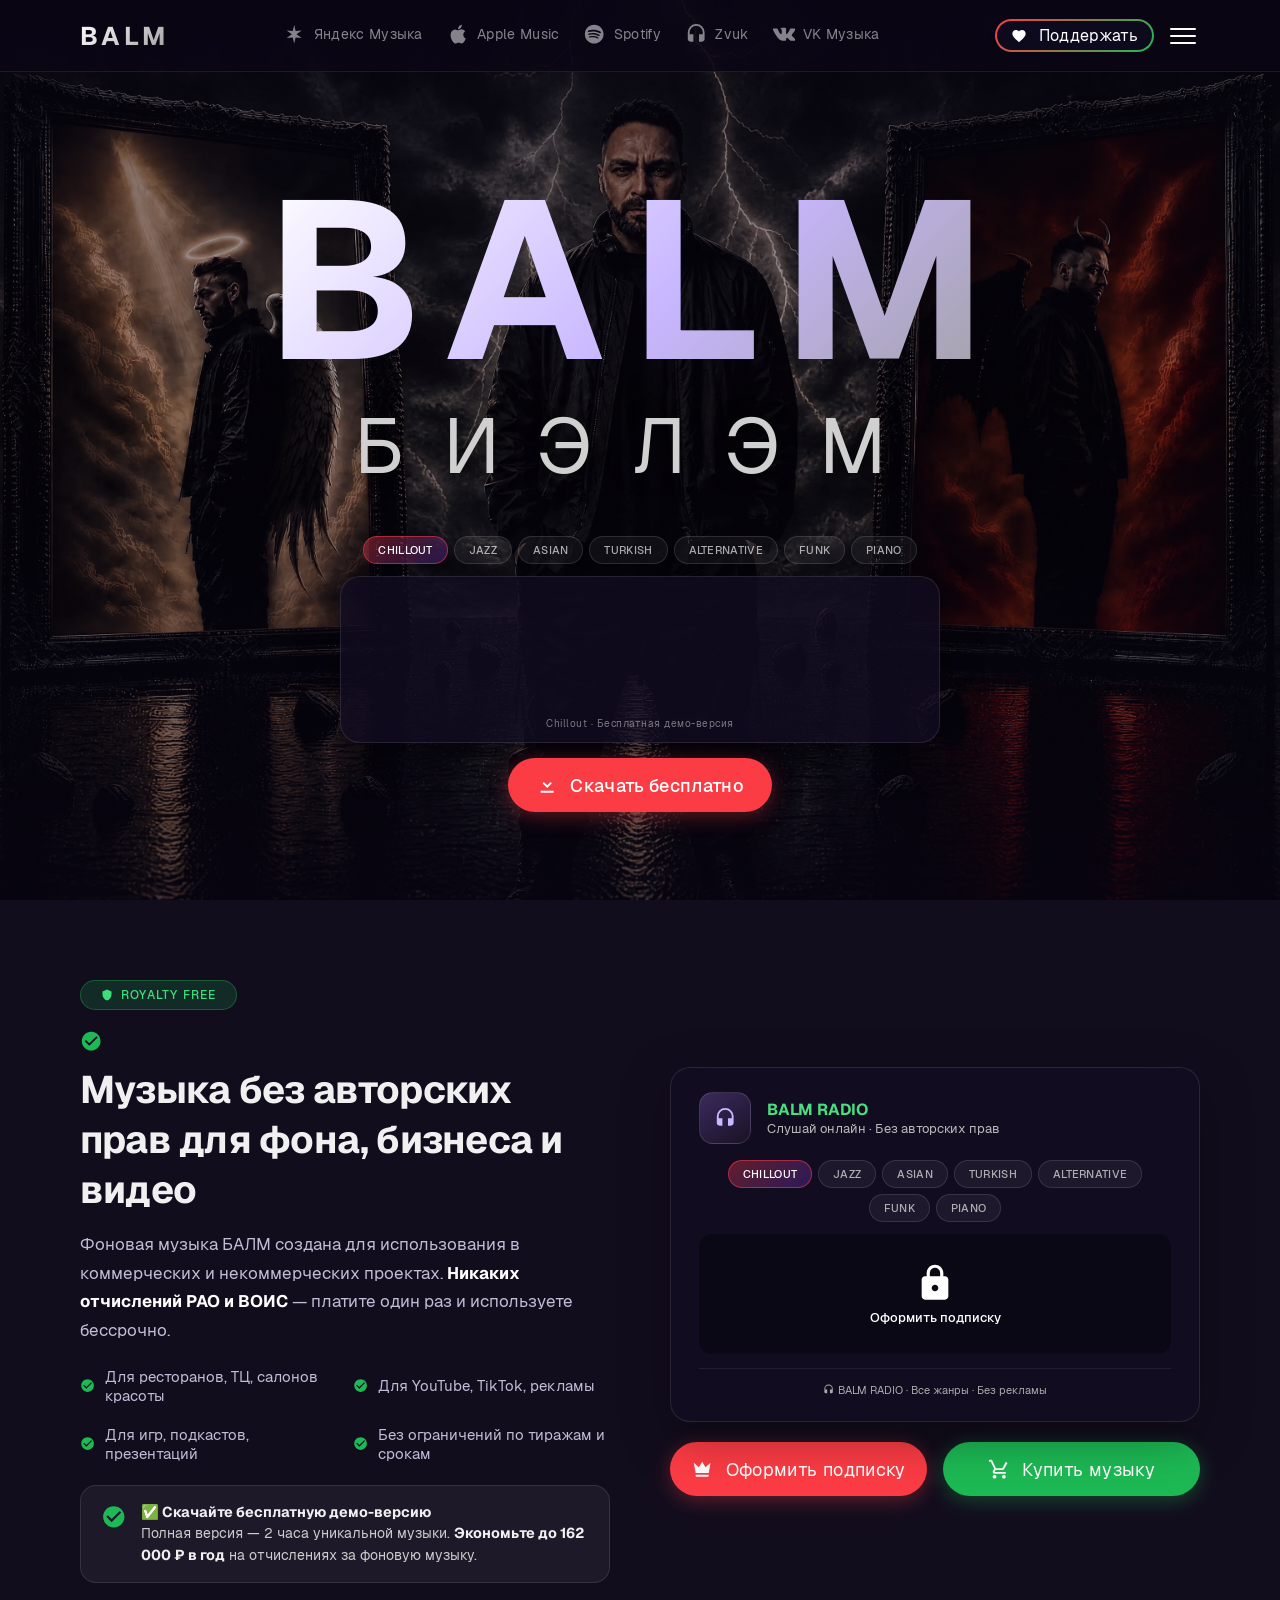
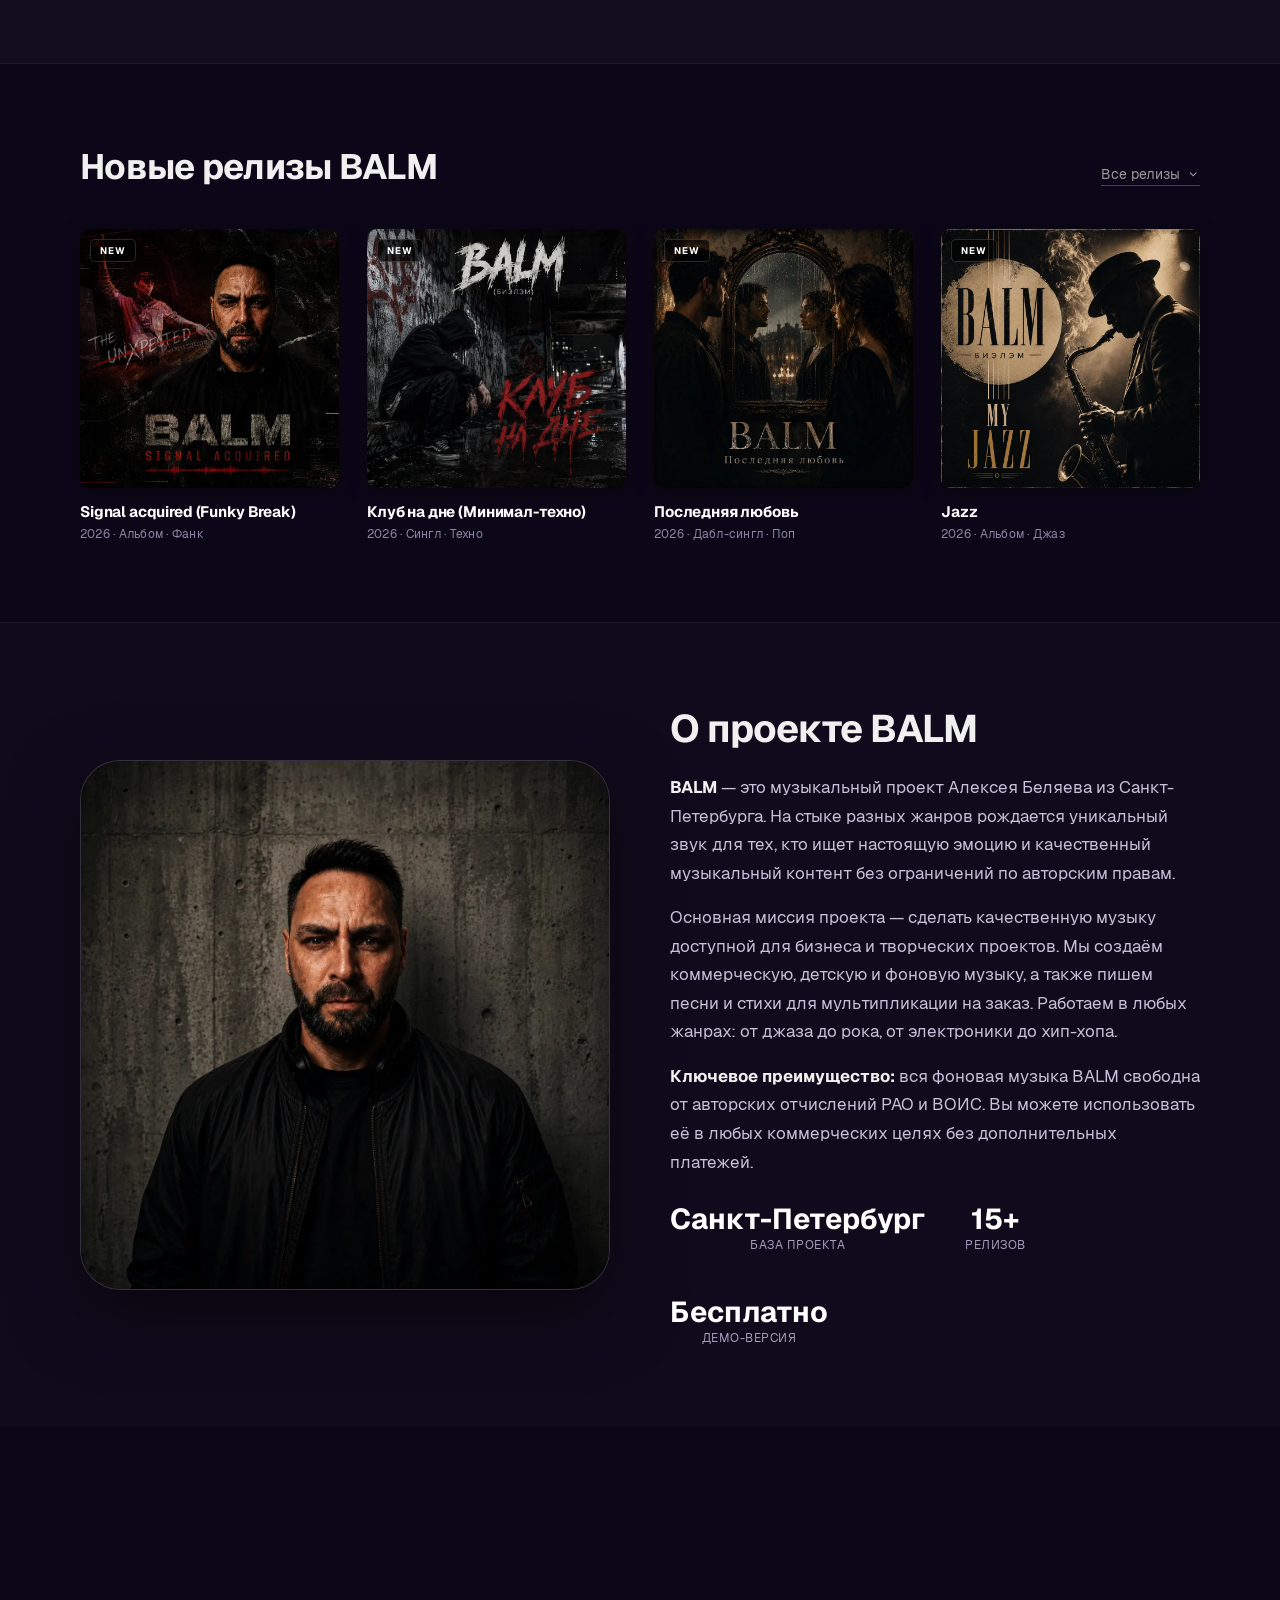
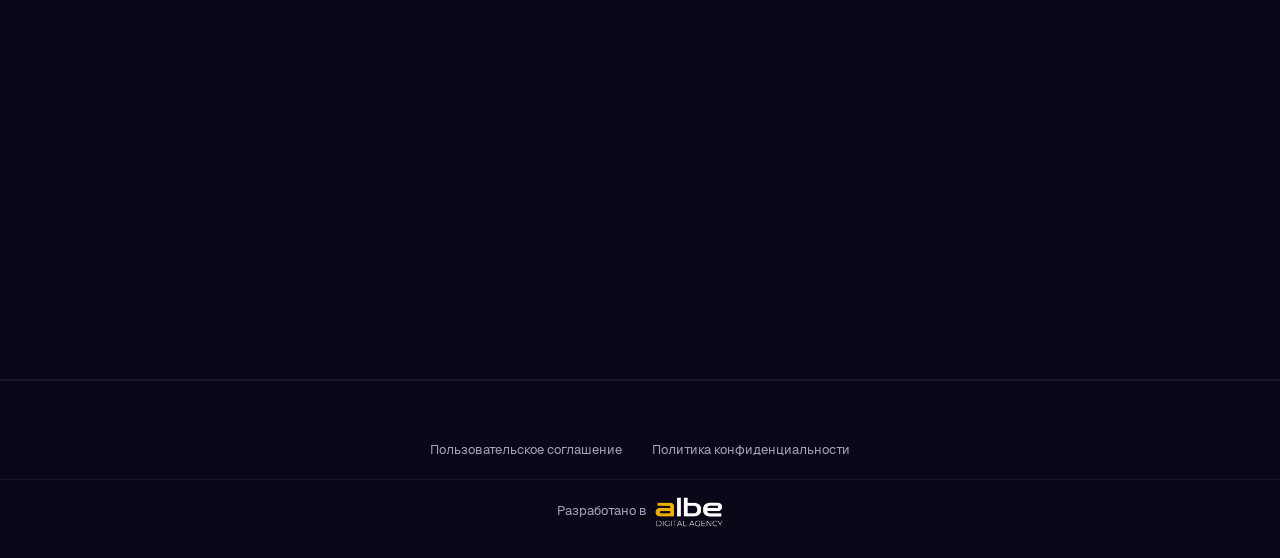
==== commit 585574e3: "Update index.html" ====
--- a/index.html
+++ b/index.html
@@ -1,3 +1,5 @@
+
+
 <!DOCTYPE html>
 <html lang="ru">
 <head>
@@ -28,6 +30,7 @@
   <link rel="icon" type="image/x-icon" href="https://balm-music.ru/favicon.ico">
   <link rel="shortcut icon" href="https://balm-music.ru/favicon.ico">
 
+  <!-- Возвращено как было: preconnect без crossorigin для Bandcamp -->
   <link rel="preconnect" href="https://s4.bcbits.com">
   <link rel="dns-prefetch" href="https://bandcamp.com">
   <link rel="preload" as="image" href="BALMherob.webp" fetchpriority="high">
@@ -246,7 +249,7 @@
 
     /* ===== HERO ===== */
     .hero{
-      width:100%;height:100vh;height:100svh;min-height:700px;
+      width:100%;height:100vh;min-height:700px;
       display:flex;align-items:center;justify-content:center;
       position:relative;overflow:hidden;
     }
@@ -503,7 +506,10 @@
       background:transparent;border:none;border-radius:0;padding:0;
       text-align:left;cursor:pointer;text-decoration:none;color:var(--text);
       display:block;font-family:var(--font-main);
-    }
+      opacity:1;transform:translateY(0);
+      animation:cardIn .45s cubic-bezier(.2,.8,.2,1) both;
+    }
+    @keyframes cardIn{from{opacity:0;transform:translateY(16px)}to{opacity:1;transform:translateY(0)}}
     .card.hidden{display:none}
     .card-cover{
       width:100%;aspect-ratio:1;border-radius:10px;margin-bottom:14px;
@@ -699,230 +705,9 @@
 
     /* ===== ОПТИМИЗАЦИЯ ===== */
     .bio,.faq,.releases{content-visibility:auto;contain-intrinsic-size:auto 800px}
-
-    /* ===== PRELOADER ===== */
-    .preloader{
-      position:fixed;inset:0;z-index:999999;
-      background:linear-gradient(165deg,#0d0719 0%,#100a24 28%,#0a1422 58%,#0d0a18 82%,#0b0714 100%);
-      display:flex;align-items:center;justify-content:center;flex-direction:column;
-      transition:opacity .9s cubic-bezier(.7,0,.3,1),visibility .9s;
-    }
-    .preloader.done{opacity:0;visibility:hidden;pointer-events:none}
-    .preloader-glow{
-      position:absolute;width:min(640px,85vw);height:min(640px,85vw);border-radius:50%;
-      background:radial-gradient(circle,rgba(252,60,68,.20),rgba(122,72,255,.10) 40%,transparent 70%);
-      filter:blur(70px);animation:preGlow 3s ease-in-out infinite alternate;
-      pointer-events:none;
-    }
-    @keyframes preGlow{
-      0%{transform:scale(.85);opacity:.5}
-      100%{transform:scale(1.15);opacity:1}
-    }
-    .preloader-inner{position:relative;display:flex;flex-direction:column;align-items:center;z-index:2}
-
-    .preloader-title{
-      display:flex;justify-content:center;
-      font-size:clamp(4rem,20vw,14rem);
-      font-weight:700;letter-spacing:.12em;line-height:1;
-      font-family:var(--font-main);padding-left:.12em;
-      perspective:1000px;perspective-origin:center;
-      position:relative;
-    }
-    .preloader-title::after{
-      content:'';position:absolute;inset:-25% -15%;
-      background:radial-gradient(ellipse at center,rgba(200,182,255,.35),rgba(252,60,68,.20) 40%,transparent 72%);
-      filter:blur(40px);opacity:0;
-      animation:titleBurst 1.4s cubic-bezier(.2,.8,.2,1) 1.9s both;
-      pointer-events:none;z-index:-1;
-    }
-    @keyframes titleBurst{
-      0%{opacity:0;transform:scale(.75)}
-      45%{opacity:1;transform:scale(1.05)}
-      100%{opacity:0;transform:scale(1.4)}
-    }
-    .preloader-letter{
-      display:inline-block;transform-style:preserve-3d;
-      background:linear-gradient(135deg,#fff 0%,#c8b6ff 55%,#a0a0a0 100%);
-      -webkit-background-clip:text;background-clip:text;
-      -webkit-text-fill-color:transparent;color:transparent;
-      opacity:0;
-      animation:preLetter 1.2s cubic-bezier(.22,1,.36,1) var(--d, 0s) forwards;
-      will-change:transform,opacity,filter;
-    }
-    .preloader-letter:nth-child(1){--d:.15s}
-    .preloader-letter:nth-child(2){--d:.35s}
-    .preloader-letter:nth-child(3){--d:.55s}
-    .preloader-letter:nth-child(4){--d:.75s}
-    @keyframes preLetter{
-      0%{
-        opacity:0;
-        transform:translateY(-70px) translateZ(-90px) rotateX(-70deg) rotateY(18deg) scale(1.4);
-        filter:blur(20px) brightness(1);
-      }
-      30%{opacity:1;filter:blur(6px) brightness(1.3)}
-      65%{
-        transform:translateY(0) translateZ(0) rotateX(0) rotateY(0) scale(1.045);
-        filter:blur(0) brightness(1.55)
-          drop-shadow(0 0 18px rgba(200,182,255,.85))
-          drop-shadow(0 0 38px rgba(252,60,68,.45));
-      }
-      85%{
-        transform:translateY(0) translateZ(0) rotateX(0) rotateY(0) scale(.995);
-        filter:blur(0) brightness(1.12)
-          drop-shadow(0 0 6px rgba(200,182,255,.5));
-      }
-      100%{
-        opacity:1;
-        transform:translateY(0) translateZ(0) rotateX(0) rotateY(0) scale(1);
-        filter:blur(0) brightness(1)
-          drop-shadow(0 0 0 rgba(0,0,0,0));
-      }
-    }
-
-    .preloader-sub{
-      font-size:clamp(.7rem,1.6vw,.95rem);letter-spacing:.9em;padding-left:.9em;
-      color:rgba(255,255,255,.45);text-transform:uppercase;
-      font-family:var(--font-main);font-weight:300;
-      opacity:0;transform:translateY(10px);
-      animation:preSub .8s cubic-bezier(.2,.8,.2,1) 1.9s forwards;
-    }
-    @keyframes preSub{to{opacity:1;transform:translateY(0)}}
-
-    .preloader-wave{
-      display:flex;align-items:center;justify-content:center;
-      gap:3px;height:52px;width:min(320px,78vw);
-      margin-top:26px;position:relative;
-      opacity:0;
-      animation:preSub .6s ease 2.1s forwards;
-    }
-    .preloader-wave::before{
-      content:'';position:absolute;left:0;right:0;top:50%;
-      height:1px;background:rgba(255,255,255,.05);
-      transform:translateY(-50%);pointer-events:none;
-    }
-    .preloader-wave-bar{
-      flex:1;height:100%;position:relative;
-      display:flex;align-items:center;justify-content:center;
-      min-width:2px;
-    }
-    .preloader-wave-bar i{
-      display:block;width:100%;height:40%;
-      background:rgba(255,255,255,.13);
-      border-radius:2px;transform-origin:center;
-      animation-name:wavePulse;
-      animation-duration:var(--dur, 1s);
-      animation-delay:var(--delay, 0s);
-      animation-timing-function:ease-in-out;
-      animation-iteration-count:infinite;
-      transition:background .35s ease,box-shadow .35s ease;
-      will-change:transform;
-    }
-    .preloader-wave-bar.active i{
-      background:linear-gradient(180deg,var(--accent),var(--success));
-      box-shadow:0 0 8px rgba(252,60,68,.65),0 0 16px rgba(29,185,84,.35);
-    }
-    @keyframes wavePulse{
-      0%,100%{transform:scaleY(.30)}
-      50%{transform:scaleY(1)}
-    }
-    .preloader-wave.complete{
-      animation:waveComplete .7s ease-out forwards;
-    }
-    @keyframes waveComplete{
-      0%{filter:brightness(1)}
-      45%{filter:brightness(2.2) drop-shadow(0 0 22px rgba(252,60,68,.85))}
-      100%{filter:brightness(1.15) drop-shadow(0 0 8px rgba(29,185,84,.4))}
-    }
-
-    .preloader-count{
-      font-size:.7rem;letter-spacing:.3em;color:rgba(255,255,255,.32);
-      font-family:var(--font-main);font-weight:300;margin-top:12px;
-      opacity:0;animation:preSub .6s ease 2.1s forwards;
-      font-variant-numeric:tabular-nums;
-    }
-
-    /* ===== REVEAL КОНТЕНТА (HERO) ===== */
-    body:not(.loaded) .navbar,
-    body:not(.loaded) .hero-content>*{opacity:0}
-    body.loaded .navbar{animation:revealDown .9s cubic-bezier(.2,.8,.2,1) .05s backwards}
-    body.loaded .hero-title{animation:revealUp .9s cubic-bezier(.2,.8,.2,1) .15s backwards}
-    body.loaded .hero-subtitle{animation:revealUp .9s cubic-bezier(.2,.8,.2,1) .3s backwards}
-    body.loaded .hero-player-wrapper{animation:revealUp .9s cubic-bezier(.2,.8,.2,1) .45s backwards}
-    body.loaded .hero-donate{animation:revealUp .9s cubic-bezier(.2,.8,.2,1) .6s backwards}
-    @keyframes revealUp{from{opacity:0;transform:translateY(36px)}to{opacity:1;transform:translateY(0)}}
-    @keyframes revealDown{from{opacity:0;transform:translateY(-24px)}to{opacity:1;transform:translateY(0)}}
-
-    /* ===== SCROLL REVEAL ===== */
-    .reveal,
-    .reveal-up,
-    .reveal-left,
-    .reveal-right,
-    .reveal-scale{
-      opacity:0;
-      transition:
-        opacity .9s cubic-bezier(.22,1,.36,1),
-        transform .9s cubic-bezier(.22,1,.36,1);
-      transition-delay:var(--rd, 0s);
-      will-change:opacity,transform;
-      backface-visibility:hidden;
-    }
-    .reveal,      .reveal-up    {transform:translateY(48px)}
-    .reveal-left  {transform:translateX(-60px)}
-    .reveal-right {transform:translateX(60px)}
-    .reveal-scale {transform:translateY(30px) scale(.94)}
-
-    .reveal.in,
-    .reveal-up.in,
-    .reveal-left.in,
-    .reveal-right.in,
-    .reveal-scale.in{
-      opacity:1;
-      transform:none;
-    }
-
-    @media(max-width:768px){
-      .reveal-left  {transform:translateX(-32px)}
-      .reveal-right {transform:translateX(32px)}
-      .reveal-up, .reveal {transform:translateY(32px)}
-    }
-
-    @media(prefers-reduced-motion:reduce){
-      .preloader-glow{animation:none}
-      .preloader-letter{animation-duration:.4s}
-      .preloader-wave-bar i{animation:none;transform:scaleY(.7)}
-      .preloader-wave.complete{animation:none}
-      .preloader-title::after{animation:none}
-      .reveal,.reveal-up,.reveal-left,.reveal-right,.reveal-scale{
-        opacity:1 !important;transform:none !important;transition:none !important;
-      }
-    }
   </style>
 </head>
 <body>
-
-  <!-- ===== PRELOADER ===== -->
-  <div class="preloader" id="preloader" aria-hidden="true">
-    <div class="preloader-glow"></div>
-    <div class="preloader-inner">
-      <div class="preloader-title" aria-label="BALM">
-        <span class="preloader-letter">B</span>
-        <span class="preloader-letter">A</span>
-        <span class="preloader-letter">L</span>
-        <span class="preloader-letter">M</span>
-      </div>
-      <div class="preloader-sub">БИЭЛЭМ</div>
-      <div class="preloader-wave" id="preloaderWave" aria-hidden="true"></div>
-      <div class="preloader-count" id="preloaderCount">0%</div>
-    </div>
-  </div>
-
-  <noscript>
-    <style>
-      .preloader{display:none !important}
-      body:not(.loaded) .navbar,body:not(.loaded) .hero-content>*{opacity:1 !important}
-      .reveal,.reveal-up,.reveal-left,.reveal-right,.reveal-scale{opacity:1 !important;transform:none !important}
-    </style>
-  </noscript>
 
   <!-- ===== SVG-СПРАЙТ ИКОНОК ===== -->
   <svg xmlns="http://www.w3.org/2000/svg" style="position:absolute;width:0;height:0;overflow:hidden" aria-hidden="true" focusable="false">
@@ -1166,28 +951,28 @@
   <section class="cf scroll-margin" id="copyright-free" aria-labelledby="copyrightFreeTitle">
     <div class="container">
       <div class="cf-grid">
-        <div class="cf-text reveal-left">
-          <div class="cf-badge reveal-up" style="--rd:.05s">
+        <div class="cf-text">
+          <div class="cf-badge">
             <svg class="ico" aria-hidden="true"><use href="#i-shield"/></svg> Royalty Free
           </div>
-          <h2 class="cf-title reveal-up" id="copyrightFreeTitle" style="--rd:.12s">
+          <h2 class="cf-title" id="copyrightFreeTitle">
             <svg class="ico" aria-hidden="true"><use href="#i-check-circle"/></svg>
             Музыка без авторских прав для фона, бизнеса и видео
           </h2>
-          <p class="cf-desc reveal-up" style="--rd:.2s">Фоновая музыка БАЛМ создана для использования в коммерческих и некоммерческих проектах. <strong>Никаких отчислений РАО и ВОИС</strong> — платите один раз и используете бессрочно.</p>
+          <p class="cf-desc">Фоновая музыка БАЛМ создана для использования в коммерческих и некоммерческих проектах. <strong>Никаких отчислений РАО и ВОИС</strong> — платите один раз и используете бессрочно.</p>
           <ul class="cf-features">
-            <li class="reveal-up" style="--rd:.28s"><svg class="ico" aria-hidden="true"><use href="#i-check-circle"/></svg> Для ресторанов, ТЦ, салонов красоты</li>
-            <li class="reveal-up" style="--rd:.34s"><svg class="ico" aria-hidden="true"><use href="#i-check-circle"/></svg> Для YouTube, TikTok, рекламы</li>
-            <li class="reveal-up" style="--rd:.4s"><svg class="ico" aria-hidden="true"><use href="#i-check-circle"/></svg> Для игр, подкастов, презентаций</li>
-            <li class="reveal-up" style="--rd:.46s"><svg class="ico" aria-hidden="true"><use href="#i-check-circle"/></svg> Без ограничений по тиражам и срокам</li>
+            <li><svg class="ico" aria-hidden="true"><use href="#i-check-circle"/></svg> Для ресторанов, ТЦ, салонов красоты</li>
+            <li><svg class="ico" aria-hidden="true"><use href="#i-check-circle"/></svg> Для YouTube, TikTok, рекламы</li>
+            <li><svg class="ico" aria-hidden="true"><use href="#i-check-circle"/></svg> Для игр, подкастов, презентаций</li>
+            <li><svg class="ico" aria-hidden="true"><use href="#i-check-circle"/></svg> Без ограничений по тиражам и срокам</li>
           </ul>
-          <div class="cf-legal reveal-up" style="--rd:.54s">
+          <div class="cf-legal">
             <svg class="ico" aria-hidden="true"><use href="#i-check-circle"/></svg>
             <div class="text"><strong>✅ Скачайте бесплатную демо-версию</strong><br>Полная версия — 2 часа уникальной музыки. <strong>Экономьте до 162 000 ₽ в год</strong> на отчислениях за фоновую музыку.</div>
           </div>
         </div>
-        <div class="cf-player reveal-right">
-          <div class="demo reveal-scale" style="--rd:.15s">
+        <div class="cf-player">
+          <div class="demo">
             <div class="demo-track">
               <div class="demo-art">
                 <svg class="ico" aria-hidden="true"><use href="#i-headphones"/></svg>
@@ -1209,7 +994,7 @@
               <svg class="ico" aria-hidden="true"><use href="#i-headphones"/></svg> BALM RADIO · Все жанры · Без рекламы
             </div>
           </div>
-          <div class="btn-group reveal-up" style="--rd:.3s">
+          <div class="btn-group">
             <button class="btn btn-primary" data-open="subscribeModal" aria-label="Оформить подписку BALM Premium">
               <svg class="ico" aria-hidden="true"><use href="#i-crown"/></svg> Оформить подписку
             </button>
@@ -1226,13 +1011,13 @@
   <section class="releases scroll-margin" id="releases" aria-labelledby="releasesTitle">
     <div class="container">
       <div class="releases-header">
-        <h2 class="releases-title reveal-up" id="releasesTitle">Новые релизы BALM</h2>
-        <button class="releases-toggle reveal-up" id="showAllBtn" aria-label="Показать или скрыть все релизы" style="--rd:.1s">
+        <h2 class="releases-title" id="releasesTitle">Новые релизы BALM</h2>
+        <button class="releases-toggle" id="showAllBtn" aria-label="Показать или скрыть все релизы">
           Все релизы <svg class="ico" aria-hidden="true"><use href="#i-chevron-down"/></svg>
         </button>
       </div>
       <div class="releases-grid" id="releaseGrid">
-        <a href="https://music.yandex.ru/artist/26471381" target="_blank" rel="noopener noreferrer" class="card reveal-up" aria-label="Signal acquired (Funky Break)">
+        <a href="https://music.yandex.ru/artist/26471381" target="_blank" rel="noopener noreferrer" class="card" aria-label="Signal acquired (Funky Break)">
           <div class="card-cover">
             <img src="signal.webp" alt="Signal acquired (Funky Break)" width="200" height="200" loading="lazy" decoding="async">
             <span class="card-new">New</span>
@@ -1240,7 +1025,7 @@
           <div class="card-title">Signal acquired (Funky Break)</div>
           <div class="card-year">2026 · Альбом · Фанк</div>
         </a>
-        <a href="https://music.yandex.ru/artist/26471381" target="_blank" rel="noopener noreferrer" class="card reveal-up" aria-label="Клуб на дне (Минимал-техно)">
+        <a href="https://music.yandex.ru/artist/26471381" target="_blank" rel="noopener noreferrer" class="card" aria-label="Клуб на дне (Минимал-техно)">
           <div class="card-cover">
             <img src="rage.webp" alt="Клуб на дне (Минимал-техно)" width="200" height="200" loading="lazy" decoding="async">
             <span class="card-new">New</span>
@@ -1248,7 +1033,7 @@
           <div class="card-title">Клуб на дне (Минимал-техно)</div>
           <div class="card-year">2026 · Сингл · Техно</div>
         </a>
-        <a href="https://music.yandex.ru/artist/26471381" target="_blank" rel="noopener noreferrer" class="card reveal-up" aria-label="Последняя любовь">
+        <a href="https://music.yandex.ru/artist/26471381" target="_blank" rel="noopener noreferrer" class="card" aria-label="Последняя любовь">
           <div class="card-cover">
             <img src="last.webp" alt="Последняя любовь" width="200" height="200" loading="lazy" decoding="async">
             <span class="card-new">New</span>
@@ -1256,7 +1041,7 @@
           <div class="card-title">Последняя любовь</div>
           <div class="card-year">2026 · Дабл-сингл · Поп</div>
         </a>
-        <a href="https://music.yandex.ru/artist/26471381" target="_blank" rel="noopener noreferrer" class="card reveal-up" aria-label="Jazz">
+        <a href="https://music.yandex.ru/artist/26471381" target="_blank" rel="noopener noreferrer" class="card" aria-label="Jazz">
           <div class="card-cover">
             <img src="Jazz.webp" alt="Jazz" width="200" height="200" loading="lazy" decoding="async">
             <span class="card-new">New</span>
@@ -1264,84 +1049,84 @@
           <div class="card-title">Jazz</div>
           <div class="card-year">2026 · Альбом · Джаз</div>
         </a>
-        <a href="https://music.yandex.ru/artist/26471381" target="_blank" rel="noopener noreferrer" class="card hidden reveal-up" aria-label="К звездам (Rock / Jazz / Piano)">
+        <a href="https://music.yandex.ru/artist/26471381" target="_blank" rel="noopener noreferrer" class="card hidden" aria-label="К звездам (Rock / Jazz / Piano)">
           <div class="card-cover">
             <img src="stars.webp" alt="К звездам (Rock / Jazz / Piano)" width="200" height="200" loading="lazy" decoding="async">
           </div>
           <div class="card-title">К звездам (Rock / Jazz / Piano)</div>
           <div class="card-year">2026 · Трипл-сингл</div>
         </a>
-        <a href="https://music.yandex.ru/artist/26471381" target="_blank" rel="noopener noreferrer" class="card hidden reveal-up" aria-label="Альтерэго (Rock)">
+        <a href="https://music.yandex.ru/artist/26471381" target="_blank" rel="noopener noreferrer" class="card hidden" aria-label="Альтерэго (Rock)">
           <div class="card-cover">
             <img src="alterego.webp" alt="Альтерэго (Rock)" width="200" height="200" loading="lazy" decoding="async">
           </div>
           <div class="card-title">Альтерэго (Rock)</div>
           <div class="card-year">2026 · Альбом · Рок</div>
         </a>
-        <a href="https://music.yandex.ru/artist/26471381" target="_blank" rel="noopener noreferrer" class="card hidden reveal-up" aria-label="Beautiful (Rock)">
+        <a href="https://music.yandex.ru/artist/26471381" target="_blank" rel="noopener noreferrer" class="card hidden" aria-label="Beautiful (Rock)">
           <div class="card-cover">
             <img src="beautiful.webp" alt="Beautiful (Rock)" width="200" height="200" loading="lazy" decoding="async">
           </div>
           <div class="card-title">Beautiful (Rock)</div>
           <div class="card-year">2026 · Сингл</div>
         </a>
-        <a href="https://music.yandex.ru/artist/26471381" target="_blank" rel="noopener noreferrer" class="card hidden reveal-up" aria-label="Chance English ver. (Rock)">
+        <a href="https://music.yandex.ru/artist/26471381" target="_blank" rel="noopener noreferrer" class="card hidden" aria-label="Chance English ver. (Rock)">
           <div class="card-cover">
             <img src="chance.webp" alt="Chance English ver. (Rock)" width="200" height="200" loading="lazy" decoding="async">
           </div>
           <div class="card-title">Chance English ver. (Rock)</div>
           <div class="card-year">2026 · Сингл</div>
         </a>
-        <a href="https://music.yandex.ru/artist/26471381" target="_blank" rel="noopener noreferrer" class="card hidden reveal-up" aria-label="Облака (Rock)">
+        <a href="https://music.yandex.ru/artist/26471381" target="_blank" rel="noopener noreferrer" class="card hidden" aria-label="Облака (Rock)">
           <div class="card-cover">
             <img src="cloud.webp" alt="Облака (Rock)" width="200" height="200" loading="lazy" decoding="async">
           </div>
           <div class="card-title">Облака (Rock)</div>
           <div class="card-year">2026 · Сингл</div>
         </a>
-        <a href="https://music.yandex.ru/artist/26471381" target="_blank" rel="noopener noreferrer" class="card hidden reveal-up" aria-label="Жги моё сердце (Pop)">
+        <a href="https://music.yandex.ru/artist/26471381" target="_blank" rel="noopener noreferrer" class="card hidden" aria-label="Жги моё сердце (Pop)">
           <div class="card-cover">
             <img src="Heart.webp" alt="Жги моё сердце (Pop)" width="200" height="200" loading="lazy" decoding="async">
           </div>
           <div class="card-title">Жги моё сердце (Pop)</div>
           <div class="card-year">2026 · Сингл</div>
         </a>
-        <a href="https://music.yandex.ru/artist/26471381" target="_blank" rel="noopener noreferrer" class="card hidden reveal-up" aria-label="It's My Life (Hip-hop)">
+        <a href="https://music.yandex.ru/artist/26471381" target="_blank" rel="noopener noreferrer" class="card hidden" aria-label="It's My Life (Hip-hop)">
           <div class="card-cover">
             <img src="its-my-life.webp" alt="It's My Life (Hip-hop)" width="200" height="200" loading="lazy" decoding="async">
           </div>
           <div class="card-title">It's My Life (Hip-hop)</div>
           <div class="card-year">2026 · Сингл</div>
         </a>
-        <a href="https://music.yandex.ru/artist/26471381" target="_blank" rel="noopener noreferrer" class="card hidden reveal-up" aria-label="Смысл жизни любовь (Pop)">
+        <a href="https://music.yandex.ru/artist/26471381" target="_blank" rel="noopener noreferrer" class="card hidden" aria-label="Смысл жизни любовь (Pop)">
           <div class="card-cover">
             <img src="love.webp" alt="Смысл жизни любовь (Pop)" width="200" height="200" loading="lazy" decoding="async">
           </div>
           <div class="card-title">Смысл жизни любовь (Pop)</div>
           <div class="card-year">2026 · Сингл</div>
         </a>
-        <a href="https://music.yandex.ru/artist/26471381" target="_blank" rel="noopener noreferrer" class="card hidden reveal-up" aria-label="Ну почему? (Breaks)">
+        <a href="https://music.yandex.ru/artist/26471381" target="_blank" rel="noopener noreferrer" class="card hidden" aria-label="Ну почему? (Breaks)">
           <div class="card-cover">
             <img src="what.webp" alt="Ну почему? (Breaks)" width="200" height="200" loading="lazy" decoding="async">
           </div>
           <div class="card-title">Ну почему? (Breaks)</div>
           <div class="card-year">2026 · Сингл</div>
         </a>
-        <a href="https://music.yandex.ru/artist/26471381" target="_blank" rel="noopener noreferrer" class="card hidden reveal-up" aria-label="Мой маленький мир (Pop)">
+        <a href="https://music.yandex.ru/artist/26471381" target="_blank" rel="noopener noreferrer" class="card hidden" aria-label="Мой маленький мир (Pop)">
           <div class="card-cover">
             <img src="world.webp" alt="Мой маленький мир (Pop)" width="200" height="200" loading="lazy" decoding="async">
           </div>
           <div class="card-title">Мой маленький мир (Pop)</div>
           <div class="card-year">2026 · Сингл</div>
         </a>
-        <a href="https://music.yandex.ru/artist/26471381" target="_blank" rel="noopener noreferrer" class="card hidden reveal-up" aria-label="Моя красивая (Pop)">
+        <a href="https://music.yandex.ru/artist/26471381" target="_blank" rel="noopener noreferrer" class="card hidden" aria-label="Моя красивая (Pop)">
           <div class="card-cover">
             <img src="beautifulRU.webp" alt="Моя красивая (Pop)" width="200" height="200" loading="lazy" decoding="async">
           </div>
           <div class="card-title">Моя красивая (Pop)</div>
           <div class="card-year">2026 · Сингл</div>
         </a>
-        <a href="https://music.yandex.ru/artist/26471381" target="_blank" rel="noopener noreferrer" class="card hidden reveal-up" aria-label="Шанс (Rock)">
+        <a href="https://music.yandex.ru/artist/26471381" target="_blank" rel="noopener noreferrer" class="card hidden" aria-label="Шанс (Rock)">
           <div class="card-cover">
             <img src="chanceRU.webp" alt="Шанс (Rock)" width="200" height="200" loading="lazy" decoding="async">
           </div>
@@ -1355,15 +1140,15 @@
   <!-- BIO -->
   <section class="bio scroll-margin" id="bio" aria-labelledby="bioTitle">
     <div class="container bio-grid">
-      <div class="bio-img reveal-left">
+      <div class="bio-img">
         <img src="BALM.webp" alt="BALM — экспериментальный музыкальный проект" width="600" height="600" loading="lazy" decoding="async">
       </div>
       <div>
-        <h2 class="bio-title reveal-up" id="bioTitle">О проекте BALM</h2>
-        <p class="bio-text reveal-up" style="--rd:.08s"><strong>BALM</strong> — это музыкальный проект Алексея Беляева из Санкт-Петербурга. На стыке разных жанров рождается уникальный звук для тех, кто ищет настоящую эмоцию и качественный музыкальный контент без ограничений по авторским правам.</p>
-        <p class="bio-text reveal-up" style="--rd:.16s">Основная миссия проекта — сделать качественную музыку доступной для бизнеса и творческих проектов. Мы создаём коммерческую, детскую и фоновую музыку, а также пишем песни и стихи для мультипликации на заказ. Работаем в любых жанрах: от джаза до рока, от электроники до хип-хопа.</p>
-        <p class="bio-text reveal-up" style="--rd:.24s"><strong>Ключевое преимущество:</strong> вся фоновая музыка BALM свободна от авторских отчислений РАО и ВОИС. Вы можете использовать её в любых коммерческих целях без дополнительных платежей.</p>
-        <div class="bio-stats reveal-up" style="--rd:.32s">
+        <h2 class="bio-title" id="bioTitle">О проекте BALM</h2>
+        <p class="bio-text"><strong>BALM</strong> — это музыкальный проект Алексея Беляева из Санкт-Петербурга. На стыке разных жанров рождается уникальный звук для тех, кто ищет настоящую эмоцию и качественный музыкальный контент без ограничений по авторским правам.</p>
+        <p class="bio-text">Основная миссия проекта — сделать качественную музыку доступной для бизнеса и творческих проектов. Мы создаём коммерческую, детскую и фоновую музыку, а также пишем песни и стихи для мультипликации на заказ. Работаем в любых жанрах: от джаза до рока, от электроники до хип-хопа.</p>
+        <p class="bio-text"><strong>Ключевое преимущество:</strong> вся фоновая музыка BALM свободна от авторских отчислений РАО и ВОИС. Вы можете использовать её в любых коммерческих целях без дополнительных платежей.</p>
+        <div class="bio-stats">
           <div class="bio-stat"><span class="num">Санкт-Петербург</span><span class="lbl">База проекта</span></div>
           <div class="bio-stat"><span class="num">15+</span><span class="lbl">Релизов</span></div>
           <div class="bio-stat"><span class="num">Бесплатно</span><span class="lbl">Демо-версия</span></div>
@@ -1375,9 +1160,9 @@
   <!-- FAQ -->
   <section class="faq scroll-margin" id="faq" aria-labelledby="faqTitle">
     <div class="container">
-      <h2 class="faq-title reveal-up" id="faqTitle">Часто задаваемые вопросы</h2>
+      <h2 class="faq-title" id="faqTitle">Часто задаваемые вопросы</h2>
       <div class="faq-list">
-        <details class="faq-item reveal-up" style="--rd:.05s">
+        <details class="faq-item">
           <summary class="faq-q">
             <span>Нужно ли платить РАО и ВОИС за использование музыки BALM?</span>
             <span class="faq-icon"><svg class="ico" aria-hidden="true"><use href="#i-chevron-down"/></svg></span>
@@ -1386,7 +1171,7 @@
             <p><strong>Нет, не нужно.</strong> Музыка BALM полностью свободна от авторских отчислений. Вы платите <span class="hl">один раз</span> и больше никогда не платите РАО, ВОИС или другим организациям. Экономия до 162 000 ₽ в год. Подробнее в <a href="#" data-agreement>Соглашении</a>.</p>
           </div>
         </details>
-        <details class="faq-item reveal-up" style="--rd:.12s">
+        <details class="faq-item">
           <summary class="faq-q">
             <span>Вы пишете музыку для детских мультфильмов и анимации?</span>
             <span class="faq-icon"><svg class="ico" aria-hidden="true"><use href="#i-chevron-down"/></svg></span>
@@ -1395,7 +1180,7 @@
             <p><strong>Да, мы создаём музыку для детской мультипликации.</strong> BALM пишет саундтреки, фоновую музыку и песенки для мультфильмов, детских программ и анимационных проектов. <a href="https://t.me/albe_spb" target="_blank" rel="noopener noreferrer">Обсудим вашу идею в Telegram</a>.</p>
           </div>
         </details>
-        <details class="faq-item reveal-up" style="--rd:.18s">
+        <details class="faq-item">
           <summary class="faq-q">
             <span>Пишете ли вы стихи и песни для исполнителей с нуля?</span>
             <span class="faq-icon"><svg class="ico" aria-hidden="true"><use href="#i-chevron-down"/></svg></span>
@@ -1404,7 +1189,7 @@
             <p><strong>Да, мы пишем стихи, тексты песен и полноценные треки для исполнителей на заказ.</strong> Можем создать материал под ваш образ, голос и стиль. <a href="https://t.me/albe_spb" target="_blank" rel="noopener noreferrer">Напишите в Telegram</a>.</p>
           </div>
         </details>
-        <details class="faq-item reveal-up" style="--rd:.24s">
+        <details class="faq-item">
           <summary class="faq-q">
             <span>Можно ли приобрести готовые стихи и песни из каталога?</span>
             <span class="faq-icon"><svg class="ico" aria-hidden="true"><use href="#i-chevron-down"/></svg></span>
@@ -1467,128 +1252,6 @@
     (() => {
       'use strict';
 
-      // ===== PRELOADER =====
-      (() => {
-        const preloader = document.getElementById('preloader');
-        if (!preloader) return;
-        const countEl = document.getElementById('preloaderCount');
-        const waveEl  = document.getElementById('preloaderWave');
-        const reduced = matchMedia('(prefers-reduced-motion: reduce)').matches;
-
-        const BAR_COUNT = 28;
-        const bars = [];
-        if (waveEl) {
-          for (let i = 0; i < BAR_COUNT; i++) {
-            const bar = document.createElement('div');
-            bar.className = 'preloader-wave-bar';
-            const inner = document.createElement('i');
-            const h = 0.30 + 0.60 * Math.abs(Math.sin(i * 0.72 + 0.4));
-            inner.style.height = (h * 100).toFixed(1) + '%';
-            const dur   = (0.75 + Math.random() * 0.7).toFixed(2) + 's';
-            const delay = (Math.random() * 0.6).toFixed(2) + 's';
-            inner.style.setProperty('--dur', dur);
-            inner.style.setProperty('--delay', delay);
-            bar.appendChild(inner);
-            waveEl.appendChild(bar);
-            bars.push(bar);
-          }
-        }
-
-        const START = reduced ? 200  : 2100;
-        const TOTAL = reduced ? 400  : 1300;
-        const MIN_W = reduced ? 700  : 3700;
-        const MAX_W = reduced ? 1200 : 5000;
-
-        const t0 = performance.now();
-
-        const tick = () => {
-          const elapsed = performance.now() - t0;
-          const pct = Math.min(100, Math.max(0, Math.round((elapsed - START) / TOTAL * 100)));
-
-          if (countEl) countEl.textContent = pct + '%';
-
-          const activeCount = Math.floor(pct / 100 * BAR_COUNT);
-          for (let i = 0; i < BAR_COUNT; i++) {
-            const isActive = i < activeCount;
-            if (bars[i].classList.contains('active') !== isActive) {
-              bars[i].classList.toggle('active', isActive);
-            }
-          }
-
-          if (pct < 100) {
-            requestAnimationFrame(tick);
-          } else if (waveEl) {
-            waveEl.classList.add('complete');
-          }
-        };
-        requestAnimationFrame(tick);
-
-        const finish = () => {
-          preloader.classList.add('done');
-          document.body.classList.add('loaded');
-          initScrollReveal();
-          setTimeout(() => preloader.remove(), 1200);
-        };
-
-        const minWait  = new Promise(r => setTimeout(r, MIN_W));
-        const pageLoad = new Promise(r => {
-          if (document.readyState === 'complete') return r();
-          window.addEventListener('load', r, {once:true});
-          setTimeout(r, MAX_W);
-        });
-        const fontsReady = (document.fonts && document.fonts.ready)
-          ? Promise.race([document.fonts.ready, new Promise(r => setTimeout(r, 1500))])
-          : Promise.resolve();
-
-        Promise.all([minWait, pageLoad, fontsReady]).then(finish);
-      })();
-
-      // ===== SCROLL REVEAL =====
-      let revealInited = false;
-      function initScrollReveal() {
-        if (revealInited) return;
-        revealInited = true;
-
-        const items = document.querySelectorAll(
-          '.reveal, .reveal-up, .reveal-left, .reveal-right, .reveal-scale'
-        );
-        if (!items.length) return;
-
-        if (!('IntersectionObserver' in window)) {
-          items.forEach(el => el.classList.add('in'));
-          return;
-        }
-
-        const reduced = matchMedia('(prefers-reduced-motion: reduce)').matches;
-        if (reduced) {
-          items.forEach(el => el.classList.add('in'));
-          return;
-        }
-
-        const io = new IntersectionObserver((entries) => {
-          entries.forEach(entry => {
-            if (entry.isIntersecting) {
-              entry.target.classList.add('in');
-              io.unobserve(entry.target);
-            }
-          });
-        }, {
-          root: null,
-          rootMargin: '0px 0px -8% 0px',
-          threshold: 0.12
-        });
-
-        const grid = document.getElementById('releaseGrid');
-        if (grid) {
-          grid.querySelectorAll('.card').forEach((card, i) => {
-            const col = i % 4;
-            card.style.setProperty('--rd', (col * 0.08).toFixed(2) + 's');
-          });
-        }
-
-        items.forEach(el => io.observe(el));
-      }
-
       // ===== Мобильное меню =====
       const hamburger = document.getElementById('hamburger');
       const mobileMenu = document.getElementById('mobileMenu');
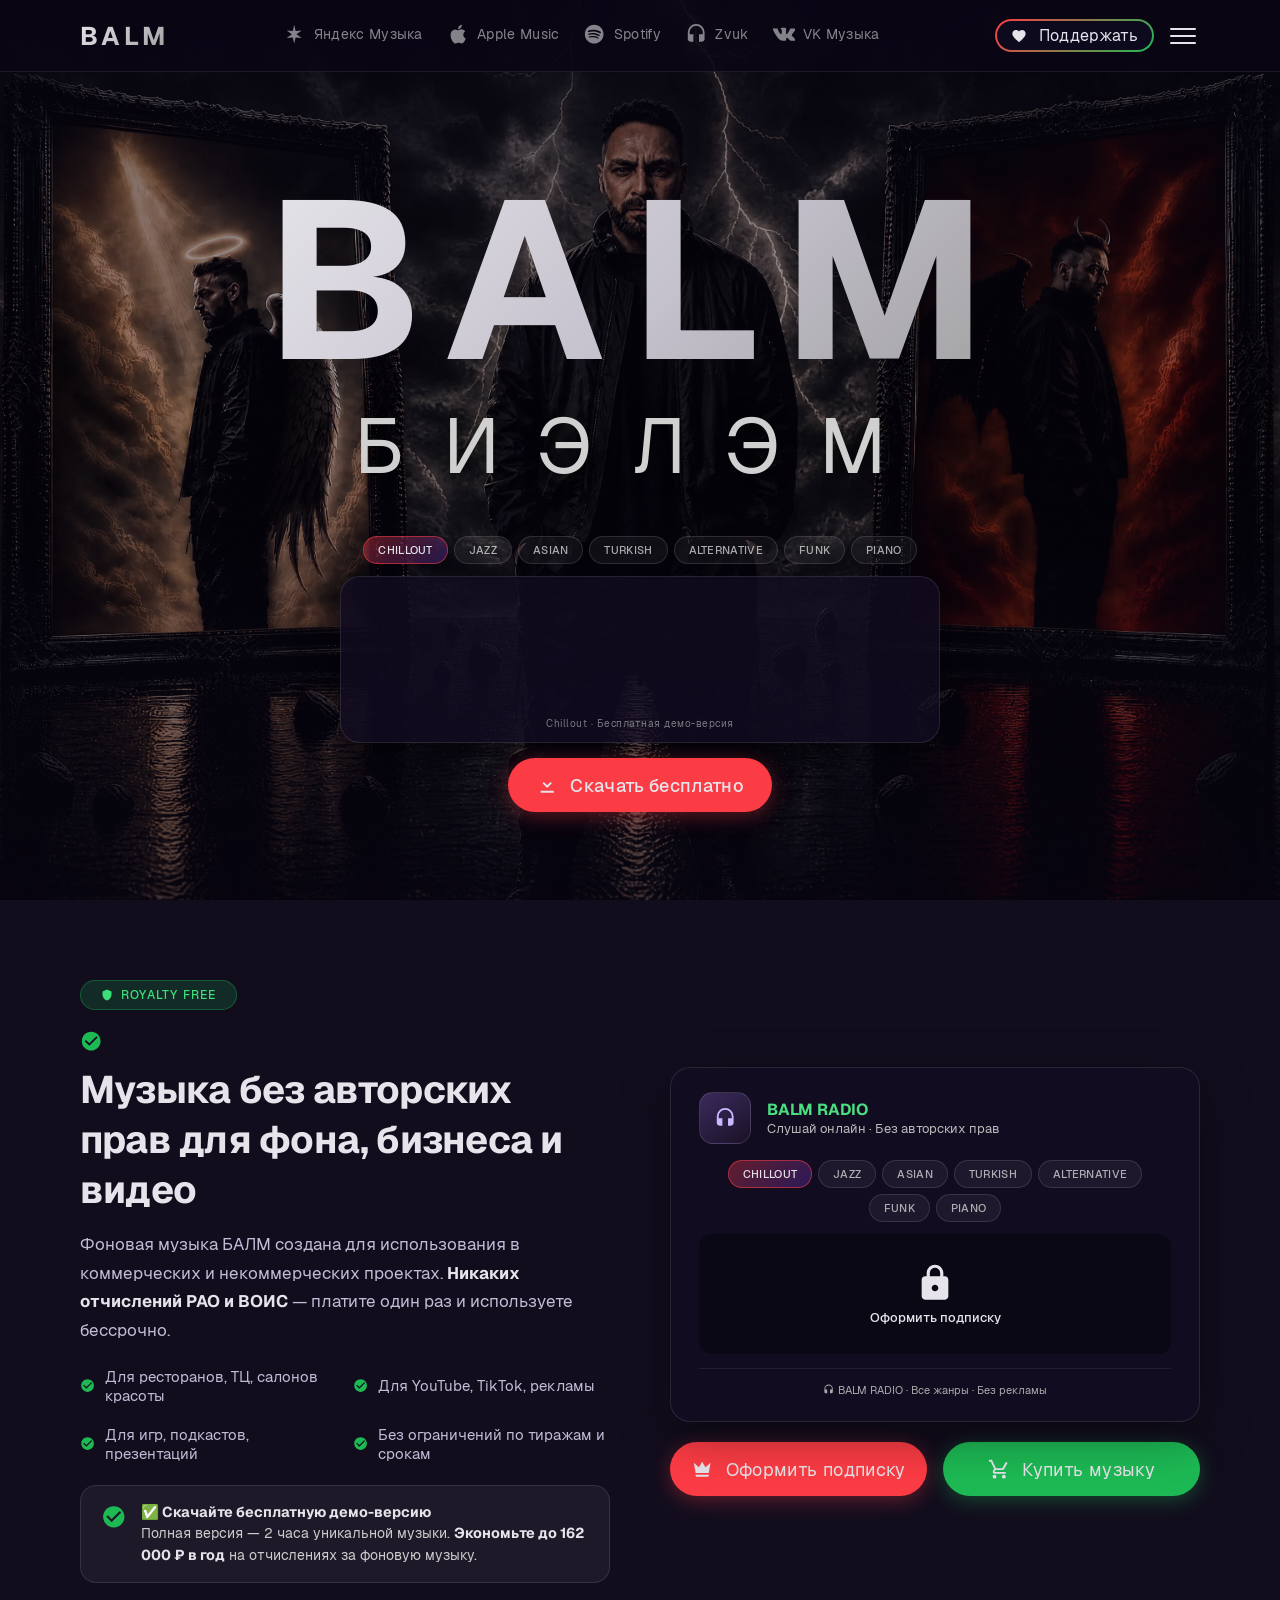
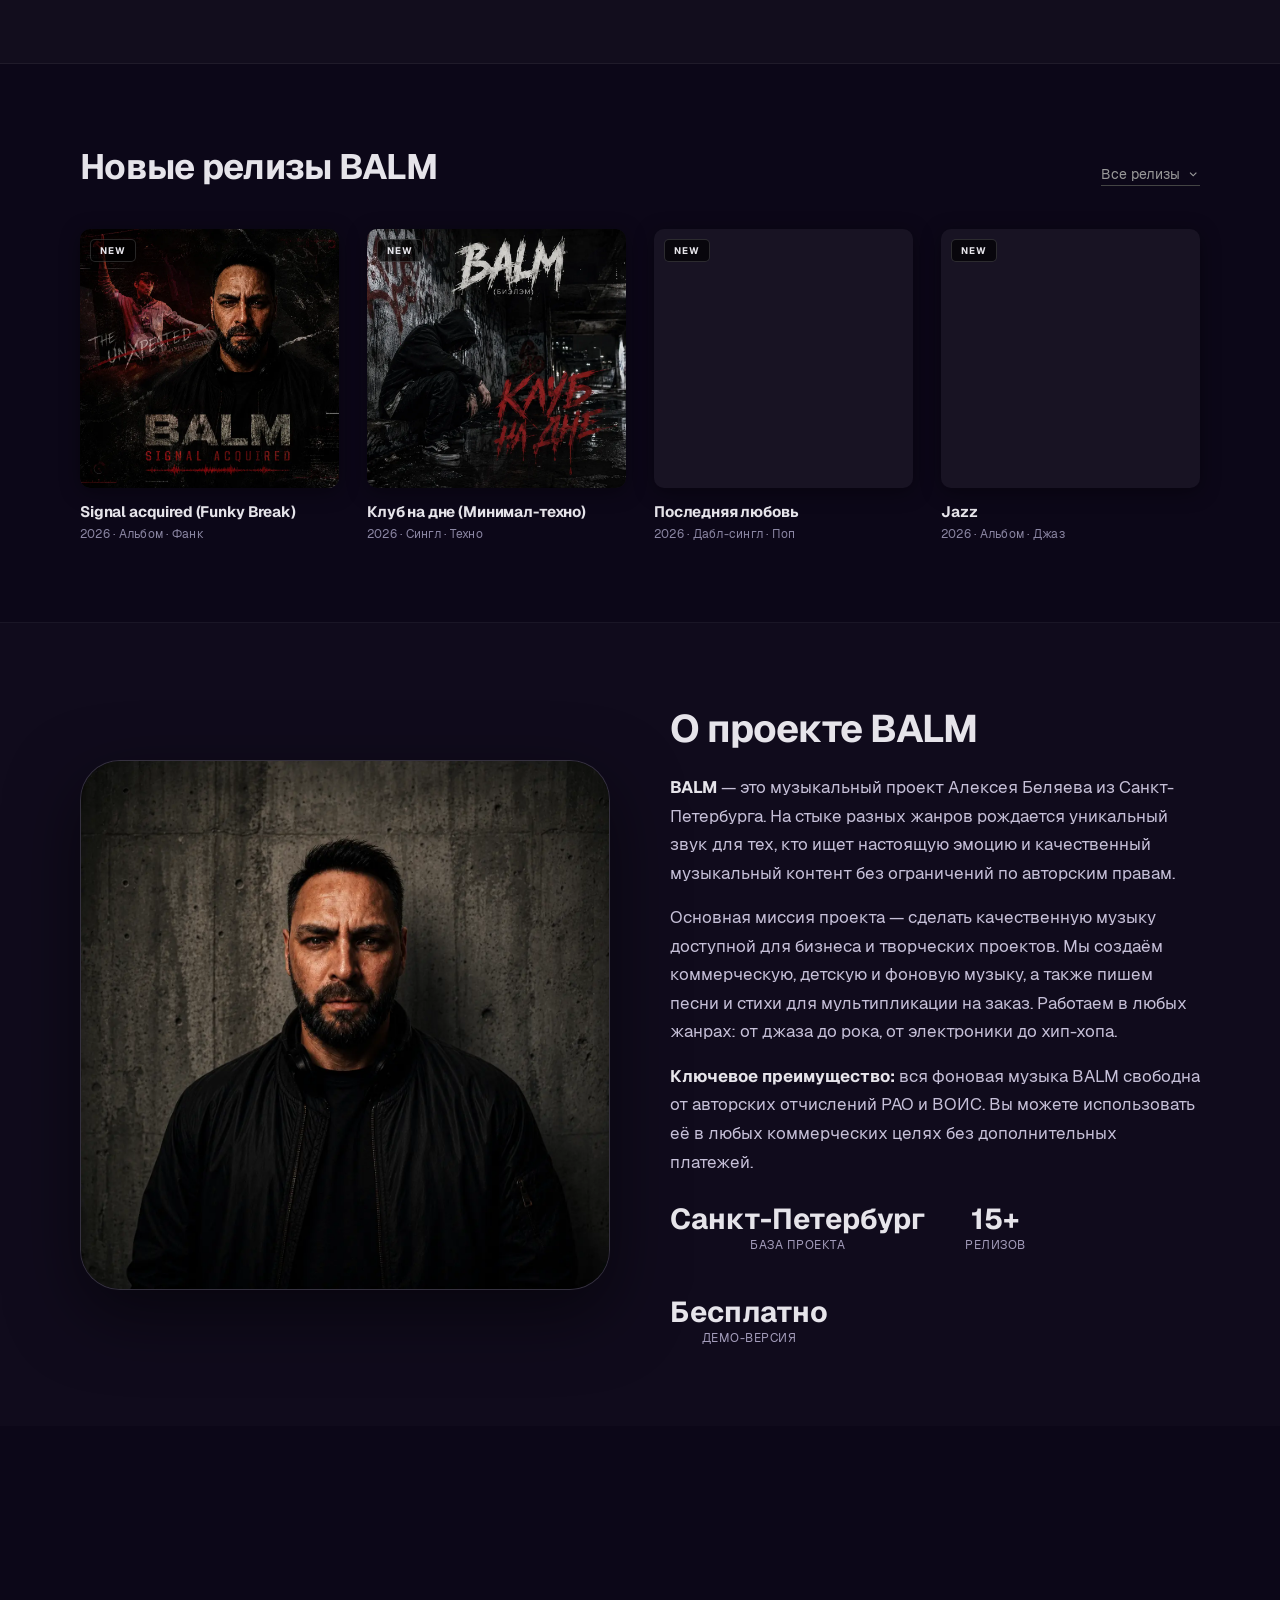
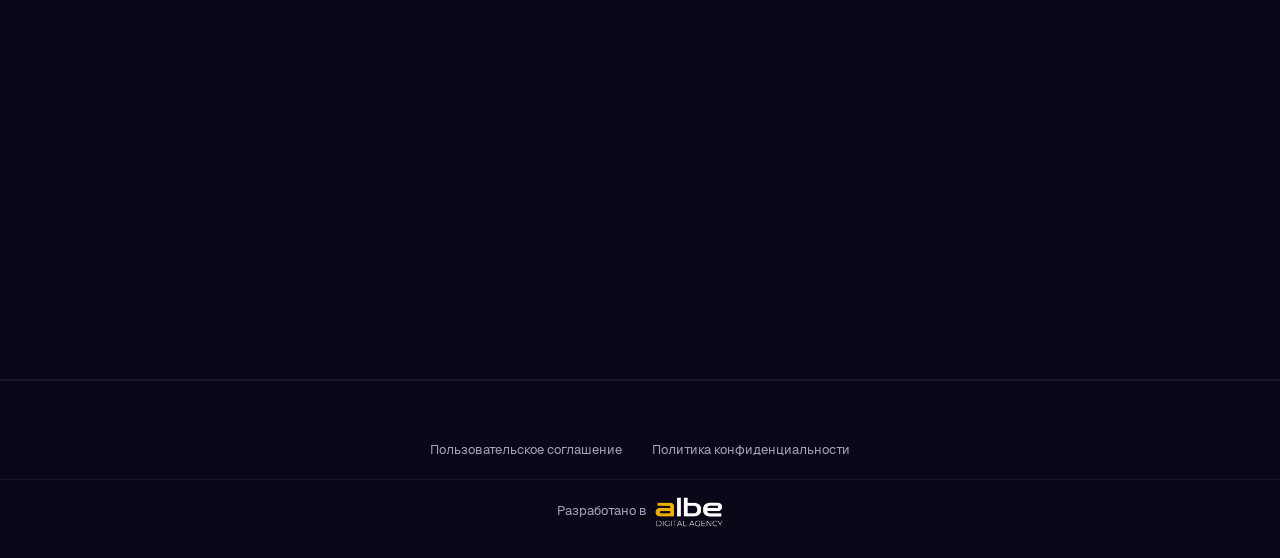
==== commit 104c63a7: "Update index.html" ====
--- a/index.html
+++ b/index.html
@@ -1,5 +1,3 @@
-
-
 <!DOCTYPE html>
 <html lang="ru">
 <head>
@@ -30,7 +28,6 @@
   <link rel="icon" type="image/x-icon" href="https://balm-music.ru/favicon.ico">
   <link rel="shortcut icon" href="https://balm-music.ru/favicon.ico">
 
-  <!-- Возвращено как было: preconnect без crossorigin для Bandcamp -->
   <link rel="preconnect" href="https://s4.bcbits.com">
   <link rel="dns-prefetch" href="https://bandcamp.com">
   <link rel="preload" as="image" href="BALMherob.webp" fetchpriority="high">
@@ -54,7 +51,7 @@
     :root{
       --bg2:rgba(255,255,255,.025);
       --bg3:rgba(255,255,255,.045);
-      --text:#f0f0f0;--text2:#c2bcd6;--text3:#8a86a0;
+      --text:#e6e4ea;--text2:#c2bcd6;--text3:#8a86a0;
       --border:rgba(255,255,255,.09);
       --accent:#FC3C44;--success:#1DB954;--danger:#ef4444;
       --btn-py:14px;--btn-px:28px;--btn-r:60px;--btn-fs:1.1rem;
@@ -91,9 +88,9 @@
       padding:var(--btn-py) var(--btn-px);border-radius:var(--btn-r);
       font-weight:400;font-size:var(--btn-fs);font-family:var(--font-main);
       border:none;cursor:pointer;text-decoration:none;transition:.3s;
-      color:#fff;white-space:nowrap;min-height:54px;letter-spacing:.02em;
-    }
-    .btn .ico{color:#fff;font-size:1.4rem;transition:.3s}
+      color:#e6e4ea;white-space:nowrap;min-height:54px;letter-spacing:.02em;
+    }
+    .btn .ico{color:#e6e4ea;font-size:1.4rem;transition:.3s}
     .btn-primary{background:var(--accent);box-shadow:0 4px 20px rgba(252,60,68,.35)}
     .btn-primary:hover{transform:translateY(-3px);box-shadow:0 8px 30px rgba(252,60,68,.5)}
     .btn-green{background:var(--success);box-shadow:0 4px 20px rgba(29,185,84,.35)}
@@ -102,7 +99,7 @@
       background:transparent;border:2px solid transparent;
       background-image:linear-gradient(#0e0a1e,#0e0a1e),linear-gradient(135deg,var(--accent),var(--success));
       background-origin:border-box;background-clip:padding-box,border-box;
-      box-shadow:none;padding:4px 14px;min-height:auto;height:auto;font-size:1rem;color:#fff;
+      box-shadow:none;padding:4px 14px;min-height:auto;height:auto;font-size:1rem;color:#e6e4ea;
     }
     .btn-heart .ico{font-size:1rem}
     .btn-heart:hover{transform:translateY(-2px);box-shadow:0 4px 16px rgba(252,60,68,.25)}
@@ -129,10 +126,10 @@
       cursor:pointer;transition:background .3s,color .3s,border-color .3s;
       letter-spacing:.3px;text-transform:uppercase;white-space:nowrap;flex-shrink:0;
     }
-    .genre-tab:hover{background:rgba(252,60,68,.18);border-color:rgba(252,60,68,.35);color:#fff}
+    .genre-tab:hover{background:rgba(252,60,68,.18);border-color:rgba(252,60,68,.35);color:#e6e4ea}
     .genre-tab.active{
       background:linear-gradient(135deg,rgba(252,60,68,.35),rgba(122,72,255,.25));
-      border-color:rgba(252,60,68,.55);color:#fff;
+      border-color:rgba(252,60,68,.55);color:#e6e4ea;
     }
     .hero-player{
       width:100%;background:rgba(18,13,34,.75);
@@ -168,7 +165,7 @@
     .logo{
       font-size:1.6rem;font-weight:700;letter-spacing:.15em;text-transform:uppercase;
       text-decoration:none;white-space:nowrap;
-      background:linear-gradient(135deg,#fff 0%,#a0a0a0 100%);
+      background:linear-gradient(135deg,#e6e4ea 0%,#a0a0a0 100%);
       -webkit-background-clip:text;background-clip:text;
       -webkit-text-fill-color:transparent;color:transparent;
       transition:opacity .3s;flex-shrink:0;font-family:var(--font-main);
@@ -184,7 +181,7 @@
     }
     .nav-platforms a .ico{font-size:1.4rem;transition:color .3s}
     .nav-platforms a .platform-label{font-size:.85rem;letter-spacing:.3px}
-    .nav-platforms a:hover{color:#fff;border-bottom-color:rgba(255,255,255,.25)}
+    .nav-platforms a:hover{color:#e6e4ea;border-bottom-color:rgba(255,255,255,.25)}
     .nav-platforms a:hover .ico[data-brand="yandex"]{color:#FFCC00}
     .nav-platforms a:hover .ico[data-brand="apple"]{color:#FC3C44}
     .nav-platforms a:hover .ico[data-brand="spotify"]{color:#1DB954}
@@ -196,7 +193,7 @@
       display:flex;flex-direction:column;gap:5px;cursor:pointer;padding:4px;
       background:0 0;border:none;flex-shrink:0;
     }
-    .hamburger span{display:block;width:26px;height:2px;background:#fff;border-radius:4px;transition:.3s;transform-origin:center}
+    .hamburger span{display:block;width:26px;height:2px;background:#e6e4ea;border-radius:4px;transition:.3s;transform-origin:center}
     .hamburger.active span:nth-child(1){transform:rotate(45deg) translate(5px,5px)}
     .hamburger.active span:nth-child(2){opacity:0}
     .hamburger.active span:nth-child(3){transform:rotate(-45deg) translate(5px,-5px)}
@@ -219,7 +216,7 @@
       font-family:var(--font-main);font-weight:500;white-space:nowrap;
       display:flex;align-items:center;gap:8px;
     }
-    .mobile-menu a:hover{color:#fff}
+    .mobile-menu a:hover{color:#e6e4ea}
     .mobile-menu > a:last-of-type{border-bottom:0}
 
     /* ===== ПЛАТФОРМЫ В МОБИЛЬНОМ МЕНЮ ===== */
@@ -243,7 +240,7 @@
       transition:color .3s;
       white-space:nowrap;
     }
-    .mobile-menu .mobile-platforms a:hover{color:#fff;border-bottom:none}
+    .mobile-menu .mobile-platforms a:hover{color:#e6e4ea;border-bottom:none}
     .mobile-menu .mobile-platforms a .ico{font-size:1.15rem}
     .mobile-menu .mobile-platforms a .platform-label{font-size:.8rem;font-weight:300}
 
@@ -264,7 +261,7 @@
     .hero-title{
       font-size:clamp(4rem,20vw,14rem);font-weight:700;letter-spacing:.12em;line-height:1;
       font-family:var(--font-main);
-      background:linear-gradient(135deg,#fff 0%,#c8b6ff 55%,#a0a0a0 100%);
+      background:linear-gradient(135deg,#e6e4ea 0%,#c4c0cc 55%,#a0a0a0 100%);
       -webkit-background-clip:text;background-clip:text;
       -webkit-text-fill-color:transparent;color:transparent;
       text-align:center;margin:0;display:inline-block;
@@ -301,7 +298,7 @@
     }
     .cf-title .ico{color:var(--success);font-size:1.4rem;flex-shrink:0}
     .cf-desc{color:var(--text2);font-size:1.05rem;line-height:1.7;margin-bottom:12px;font-family:var(--font-main);font-weight:300}
-    .cf-desc strong{color:#fff}
+    .cf-desc strong{color:#e6e4ea}
     .cf-features{list-style:none;margin:16px 0;display:grid;grid-template-columns:1fr 1fr;gap:8px 16px}
     @media(max-width:480px){.cf-features{grid-template-columns:1fr;text-align:left}}
     .cf-features li{
@@ -349,8 +346,8 @@
       border-radius:12px;cursor:pointer;opacity:0;transition:opacity .3s;z-index:5;
     }
     .demo .radio-wrapper.locked .radio-lock-overlay{opacity:1}
-    .demo .radio-lock-overlay .ico{font-size:2.5rem;color:#fff;margin-bottom:6px}
-    .demo .radio-lock-overlay span{font-size:.8rem;color:#fff;font-weight:500;font-family:var(--font-main)}
+    .demo .radio-lock-overlay .ico{font-size:2.5rem;color:#e6e4ea;margin-bottom:6px}
+    .demo .radio-lock-overlay span{font-size:.8rem;color:#e6e4ea;font-weight:500;font-family:var(--font-main)}
     .demo .radio-lock-overlay:hover{background:rgba(0,0,0,.45)}
     .demo-tag{
       margin-top:14px;font-size:.7rem;color:#aaa;text-align:center;
@@ -386,11 +383,11 @@
       position:absolute;top:16px;right:20px;background:0 0;border:0;
       color:#777;font-size:1.4rem;cursor:pointer;transition:color .2s;z-index:10;
     }
-    .modal-close:hover,.modal-pay-close:hover,.modal-buy-close:hover,.agree-close:hover{color:#fff}
+    .modal-close:hover,.modal-pay-close:hover,.modal-buy-close:hover,.agree-close:hover{color:#e6e4ea}
     .agree-close{font-size:1.6rem}
     .modal-title{
       font-size:1.8rem;font-weight:700;margin-bottom:16px;
-      background:linear-gradient(135deg,#fff,#b9a6ff);
+      background:linear-gradient(135deg,#e6e4ea,#b8b4c0);
       -webkit-background-clip:text;background-clip:text;
       -webkit-text-fill-color:transparent;color:transparent;
       font-family:var(--font-main);
@@ -443,7 +440,7 @@
     .modal-comment .ico{color:var(--accent);margin-right:8px}
     .agree-title{
       font-size:1.8rem;font-weight:700;
-      background:linear-gradient(135deg,#fff,#b9a6ff);
+      background:linear-gradient(135deg,#e6e4ea,#b8b4c0);
       -webkit-background-clip:text;background-clip:text;
       -webkit-text-fill-color:transparent;color:transparent;
       margin-bottom:4px;font-family:var(--font-main);
@@ -492,7 +489,7 @@
       background:0 0;border-top:0;border-left:0;border-right:0;
       font-family:var(--font-main);font-weight:300;
     }
-    .releases-toggle:hover{color:#fff;border-bottom-color:var(--accent)}
+    .releases-toggle:hover{color:#e6e4ea;border-bottom-color:var(--accent)}
     .releases-toggle .ico{transition:transform .3s}
     .releases-toggle.rotated .ico{transform:rotate(180deg)}
     @media(max-width:480px){.releases-toggle{font-size:.75rem}}
@@ -544,12 +541,12 @@
     .card:hover .card-cover img{transform:scale(1.06)}
     .card-new{
       position:absolute;top:10px;left:10px;background:rgba(0,0,0,.65);
-      color:#fff;font-size:.6rem;padding:4px 9px;border-radius:5px;
+      color:#e6e4ea;font-size:.6rem;padding:4px 9px;border-radius:5px;
       font-weight:600;text-transform:uppercase;letter-spacing:.12em;
       border:1px solid rgba(255,255,255,.15);z-index:4;font-family:var(--font-main);
     }
     .card-title{
-      font-weight:600;font-size:.95rem;margin-bottom:3px;color:#fff;
+      font-weight:600;font-size:.95rem;margin-bottom:3px;color:#e6e4ea;
       white-space:nowrap;overflow:hidden;text-overflow:ellipsis;
       letter-spacing:-.01em;line-height:1.3;
     }
@@ -587,7 +584,7 @@
     .bio-stats{display:flex;gap:40px;margin-top:24px;flex-wrap:wrap}
     @media(max-width:480px){.bio-stats{gap:12px;justify-content:center;flex-wrap:nowrap}}
     .bio-stat{display:flex;flex-direction:column;align-items:center}
-    .bio-stat .num{font-size:1.8rem;font-weight:700;color:#fff;font-family:var(--font-main)}
+    .bio-stat .num{font-size:1.8rem;font-weight:700;color:#e6e4ea;font-family:var(--font-main)}
     .bio-stat .lbl{font-size:.75rem;color:#a49dbb;letter-spacing:.5px;text-transform:uppercase;font-family:var(--font-main);font-weight:300}
     @media(max-width:480px){
       .bio-stat .num{font-size:.75rem!important;white-space:nowrap}
@@ -655,7 +652,7 @@
       color:rgba(255,255,255,.55);font-size:1.1rem;transition:color .3s;
       text-decoration:none;display:flex;align-items:center;gap:6px;
     }
-    .footer-platforms a:hover{color:#fff}
+    .footer-platforms a:hover{color:#e6e4ea}
     .footer-platforms a .platform-label{font-size:.7rem;font-weight:300;color:rgba(255,255,255,.65)}
     .footer-platforms a:hover .platform-label{color:rgba(255,255,255,.85)}
     .footer-platforms a .ico{font-size:1.1rem}
@@ -676,7 +673,7 @@
       display:inline-flex;align-items:center;text-decoration:none;
       color:#9a94b0;transition:color .2s;font-weight:500;line-height:0;
     }
-    .footer-albe:hover{color:#fff}
+    .footer-albe:hover{color:#e6e4ea}
     .footer-albe img{height:36px;width:auto;display:block;transition:opacity .2s}
     .footer-albe:hover img{opacity:.8}
     @media(max-width:480px){
@@ -693,7 +690,7 @@
     .rotate-warning{
       display:none;position:fixed;inset:0;background:rgba(8,5,16,.98);
       z-index:999999;align-items:center;justify-content:center;flex-direction:column;
-      color:#fff;text-align:center;padding:40px;font-family:var(--font-main);
+      color:#e6e4ea;text-align:center;padding:40px;font-family:var(--font-main);
     }
     .rotate-warning.active{display:flex}
     .rotate-warning .ico{font-size:4rem;color:#FC3C44;margin-bottom:24px}
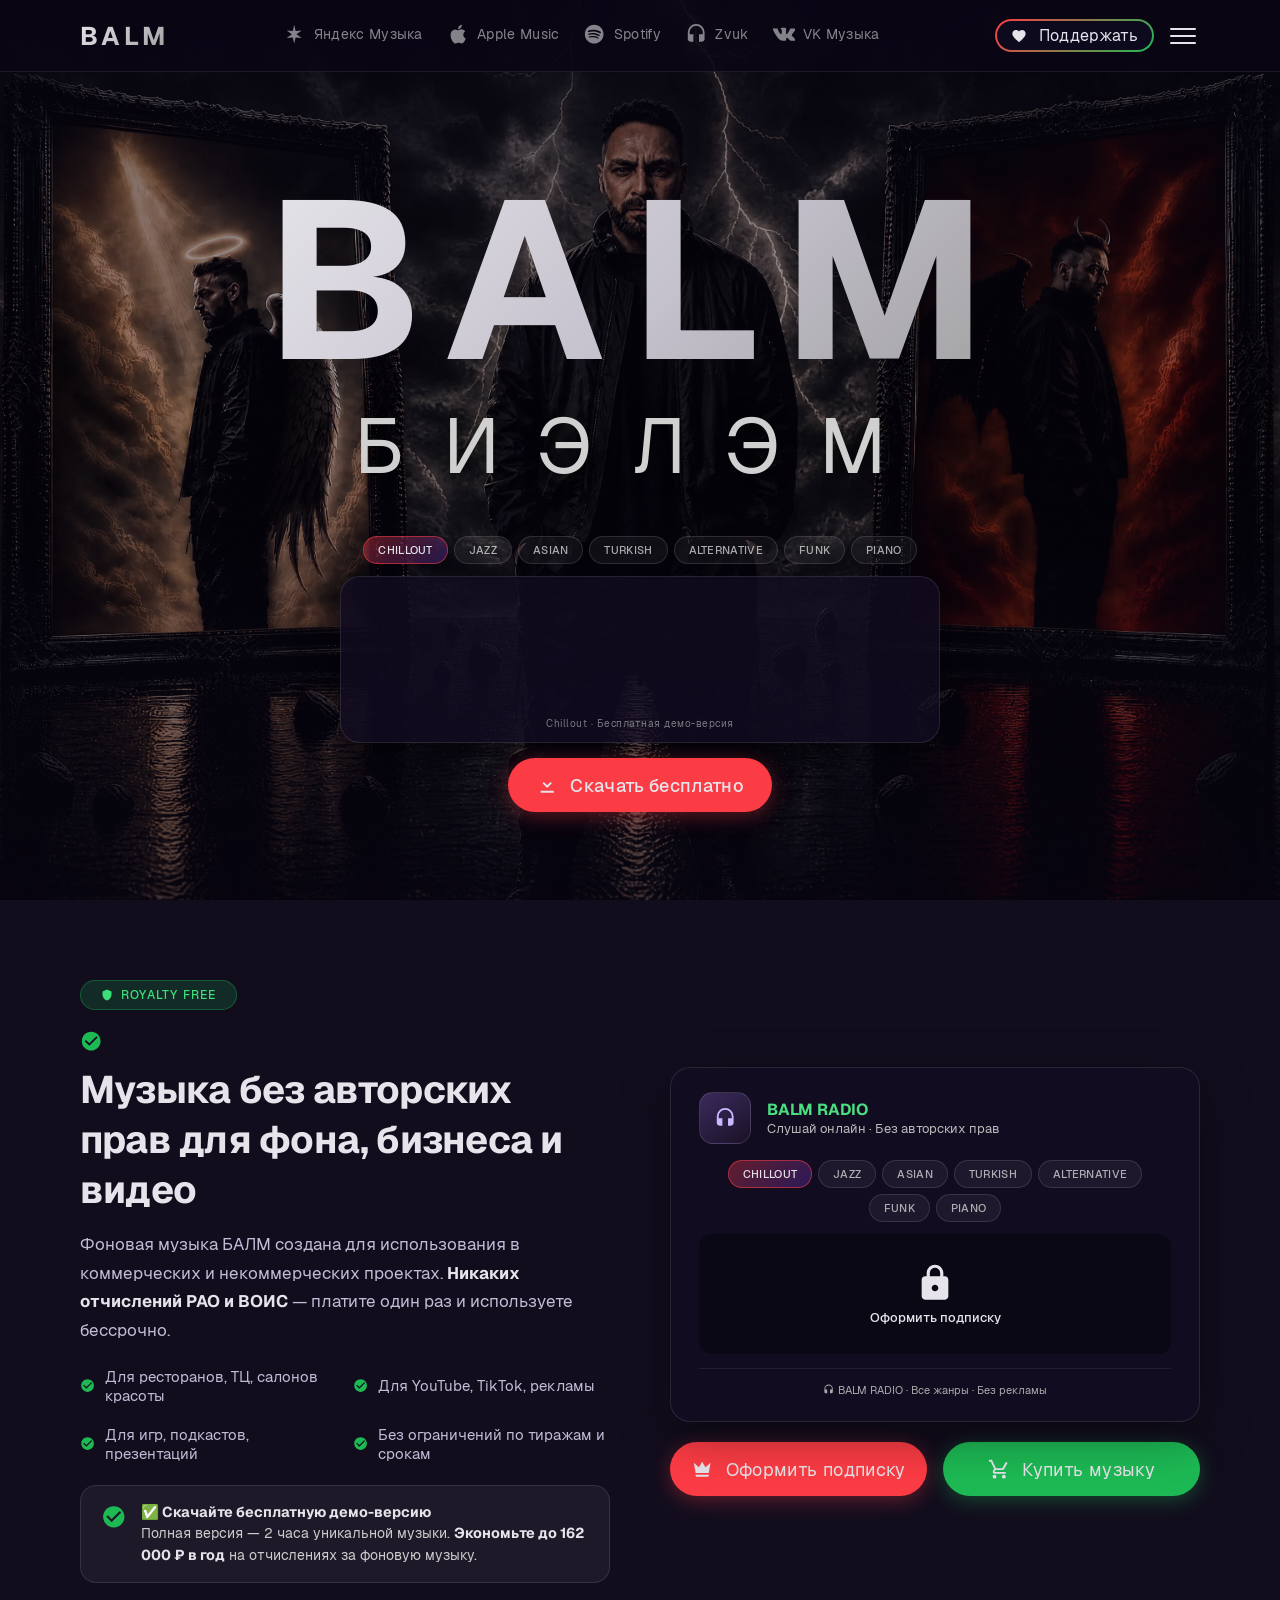
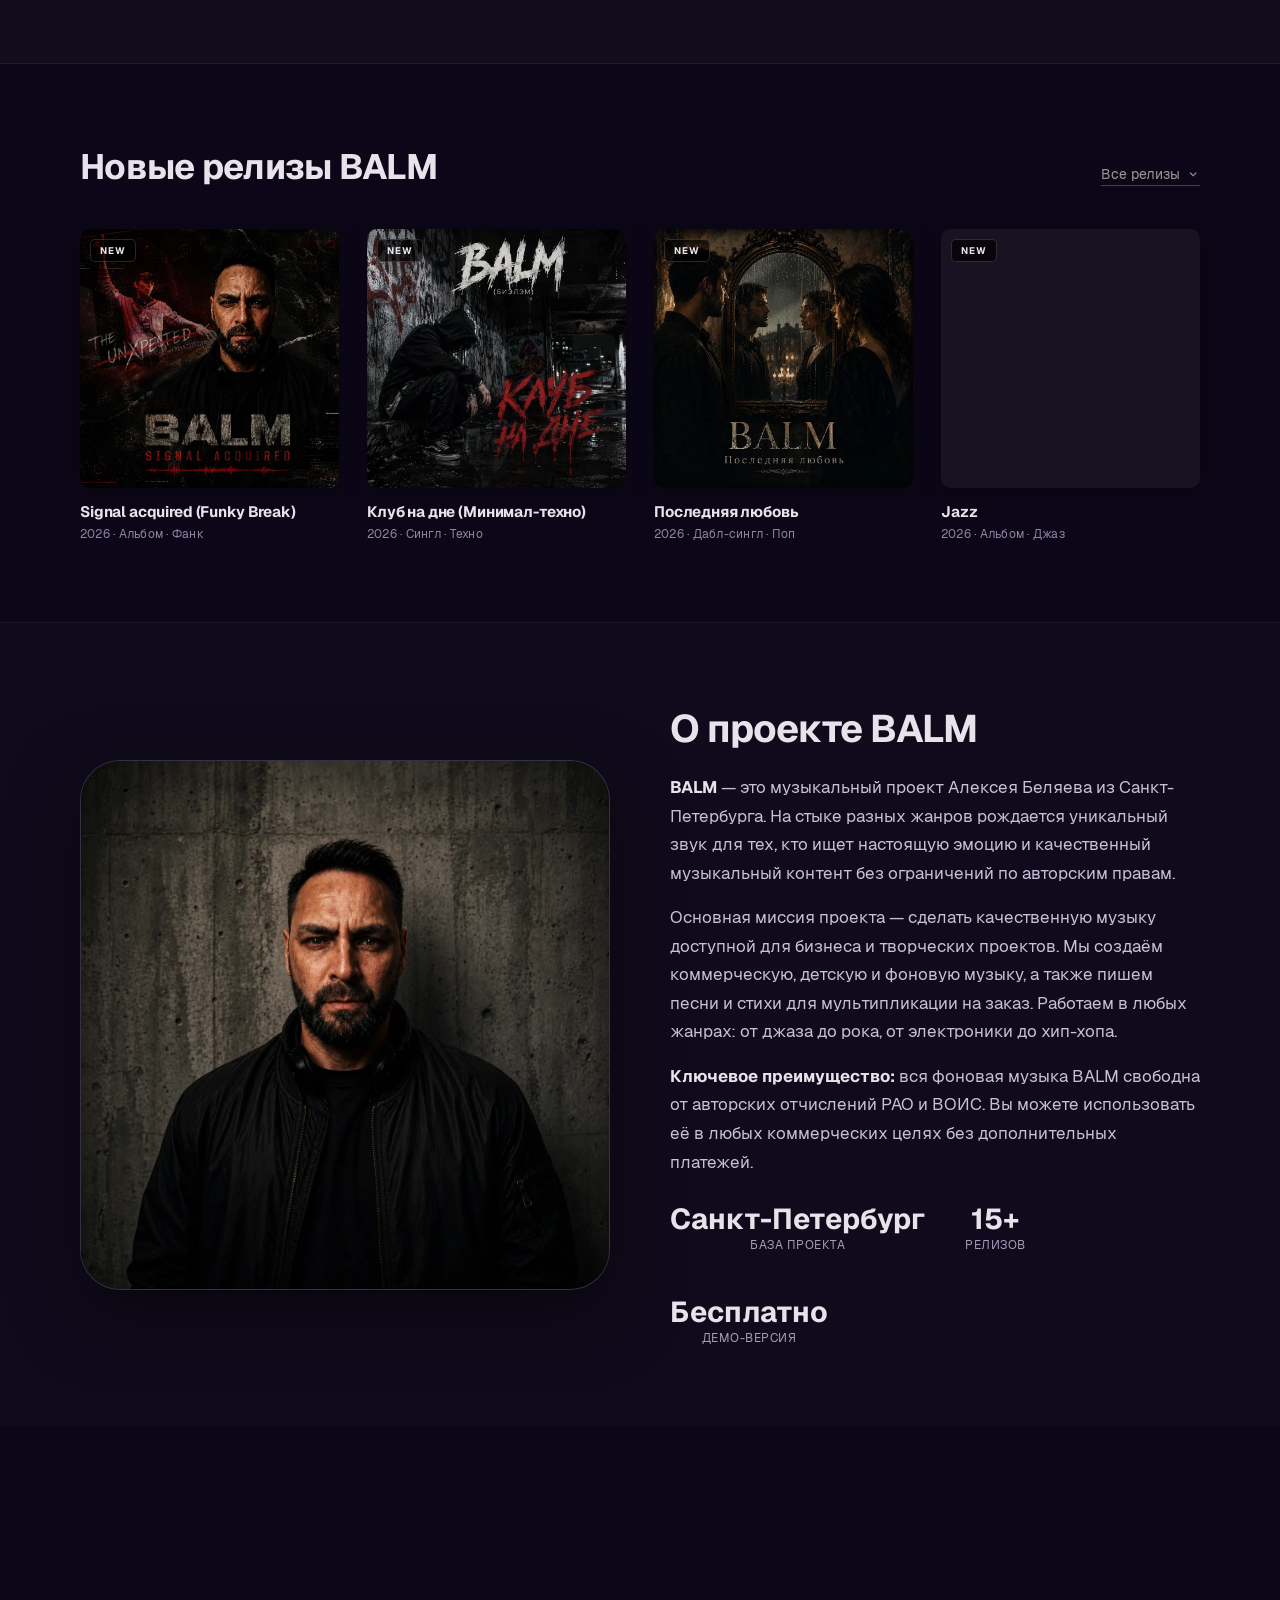
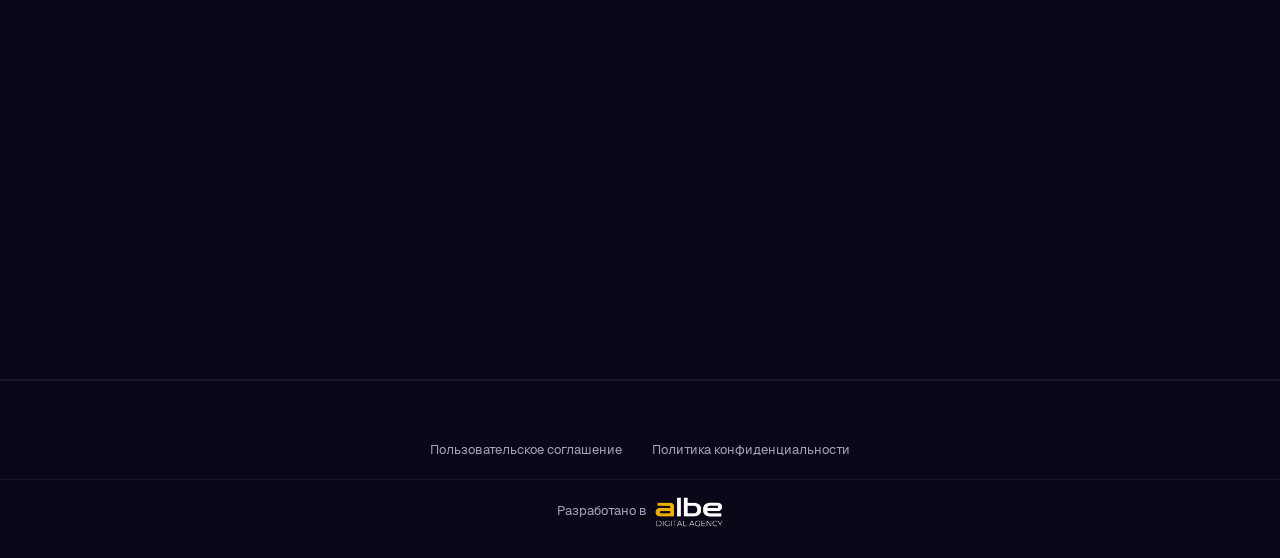
==== commit efc65a4e: "Update index.html" ====
--- a/index.html
+++ b/index.html
@@ -3,27 +3,27 @@
 <head>
   <meta charset="UTF-8">
   <meta name="viewport" content="width=device-width, initial-scale=1.0, maximum-scale=5.0, user-scalable=yes">
-  <title>Официальный сайт BALM (БИЭЛЭМ)</title>
+  <title>Официальный сайт BALM / БИЭЛЭМ</title>
   <meta name="description" content="BALM (БИЭЛЭМ) — фоновая музыка без авторских прав для бизнеса, рекламы и детской мультипликации. Без отчислений РАО и ВОИС. Скачать демо бесплатно.">
   <meta name="robots" content="index, follow, max-image-preview:large, max-snippet:-1, max-video-preview:-1">
   <link rel="canonical" href="https://balm-music.ru/">
-  <meta property="og:title" content="Официальный сайт BALM (БИЭЛЭМ) — фоновая музыка без авторских прав для бизнеса и видео">
+  <meta property="og:title" content="Официальный сайт BALM / БИЭЛЭМ — фоновая музыка без авторских прав для бизнеса и видео">
   <meta property="og:description" content="Уникальная фоновая музыка для бизнеса, рекламы, видео и мультипликации. Без отчислений РАО и ВОИС. Скачать бесплатно демо.">
   <meta property="og:url" content="https://balm-music.ru/">
   <meta property="og:type" content="website">
-  <meta property="og:site_name" content="BALM · официальный сайт">
+  <meta property="og:site_name" content="БИЭЛЭМ · официальный сайт">
   <meta property="og:locale" content="ru_RU">
   <meta property="og:image" content="https://balm-music.ru/BALMherob.webp">
   <meta property="og:image:width" content="1200">
   <meta property="og:image:height" content="630">
   <meta property="og:image:type" content="image/webp">
-  <meta property="og:image:alt" content="BALM — обложка проекта на фоне космоса">
+  <meta property="og:image:alt" content="БИЭЛЭМ — обложка проекта на фоне космоса">
   <meta name="twitter:card" content="summary_large_image">
-  <meta name="twitter:title" content="Официальный сайт BALM (БИЭЛЭМ) — фоновая музыка без авторских прав">
+  <meta name="twitter:title" content="Официальный сайт BALM / БИЭЛЭМ — фоновая музыка без авторских прав">
   <meta name="twitter:description" content="Фоновая музыка для бизнеса и творческих проектов. Без отчислений. Скачать бесплатно.">
   <meta name="twitter:image" content="https://balm-music.ru/BALMherob.webp">
   <meta name="twitter:image:alt" content="BALM — фоновая музыка без авторских прав">
-  <meta name="author" content="BALM (БИЭЛЭМ)">
+  <meta name="author" content="BALM / БИЭЛЭМ">
   <meta name="theme-color" content="#0b0716">
   <link rel="icon" type="image/x-icon" href="https://balm-music.ru/favicon.ico">
   <link rel="shortcut icon" href="https://balm-music.ru/favicon.ico">
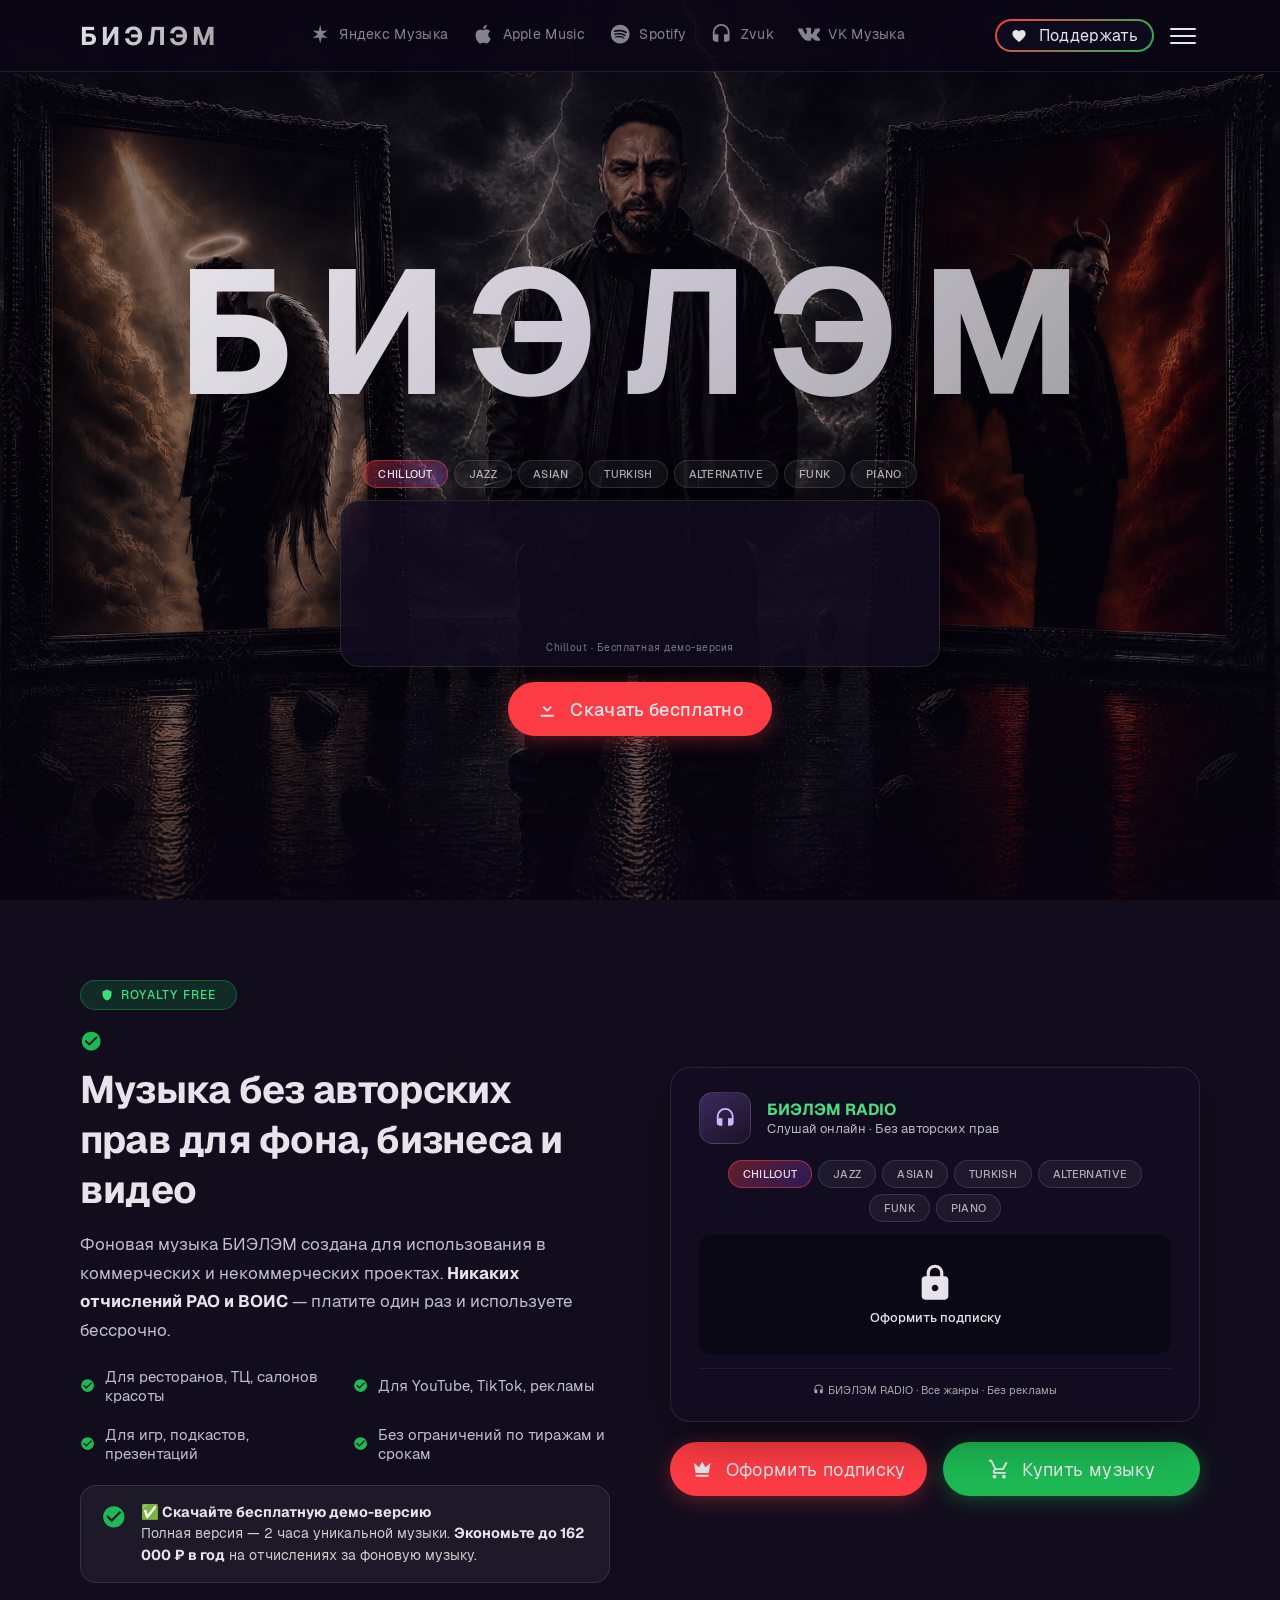
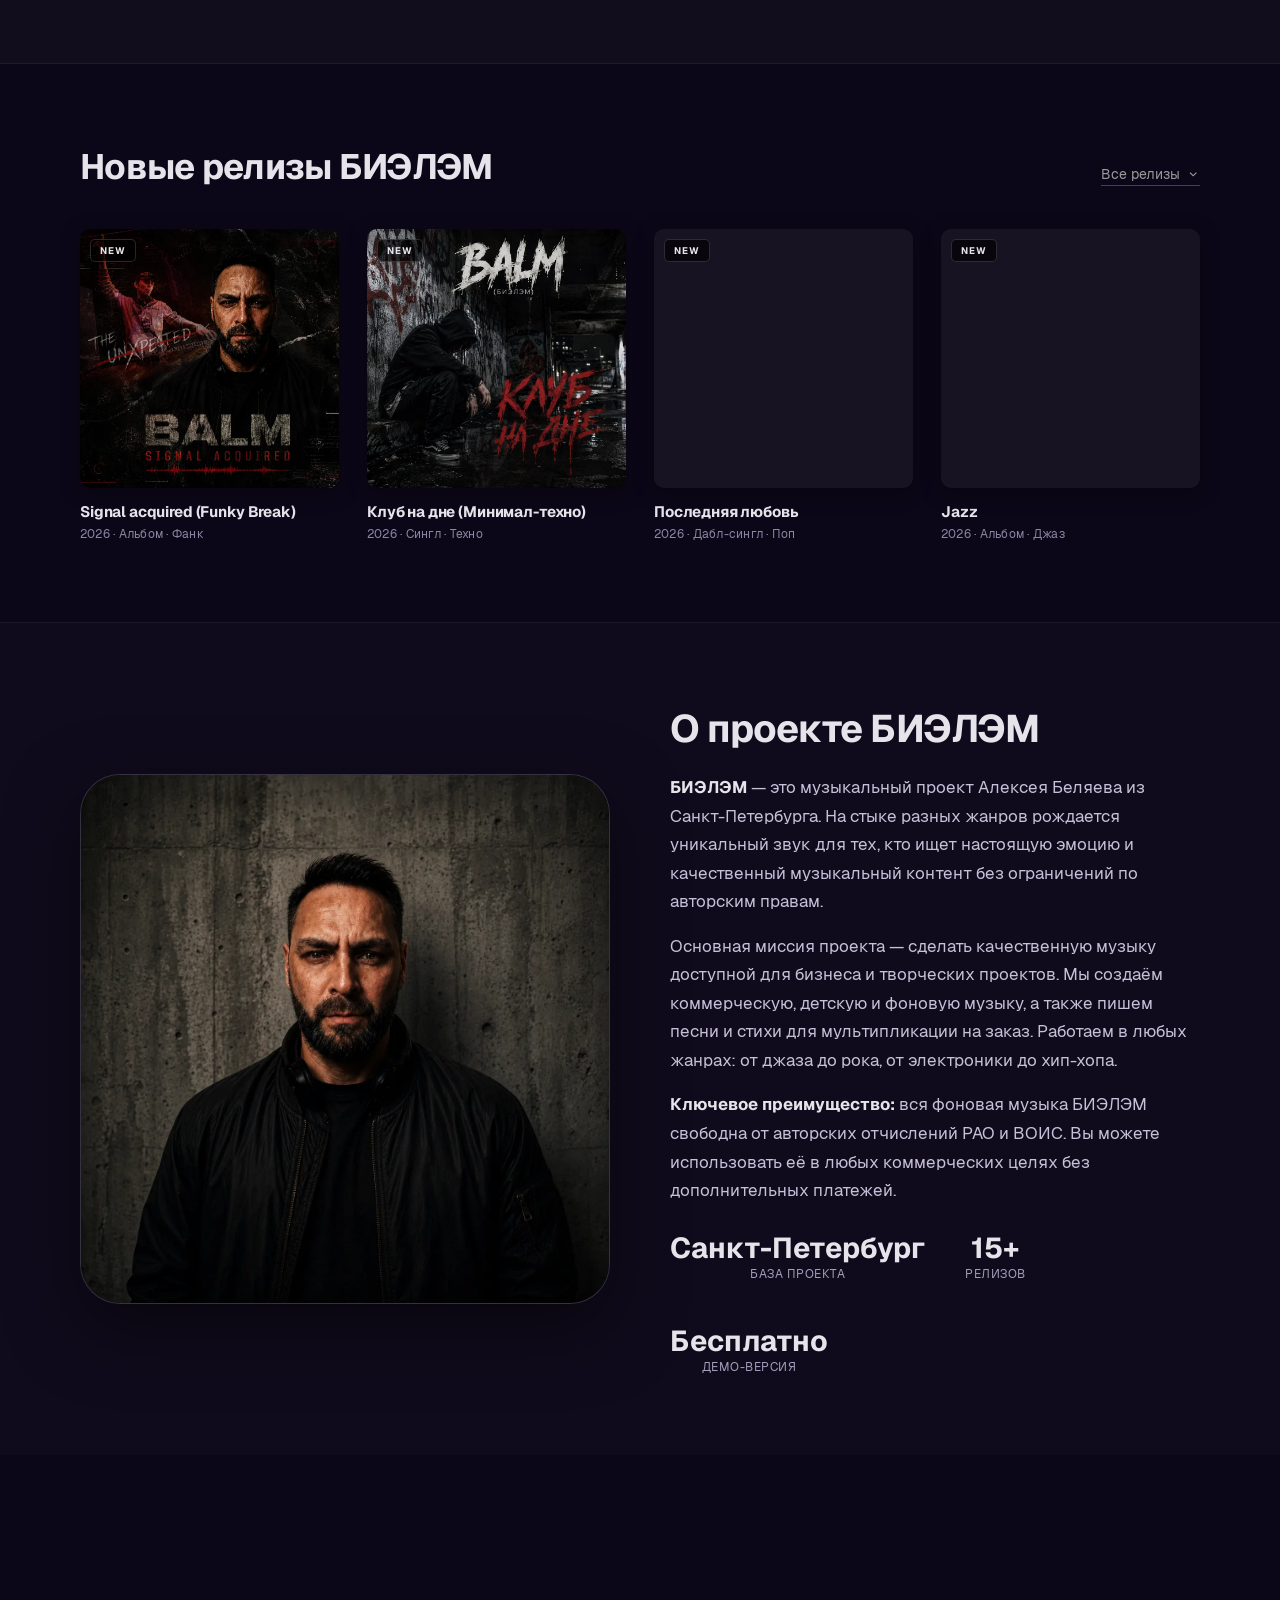
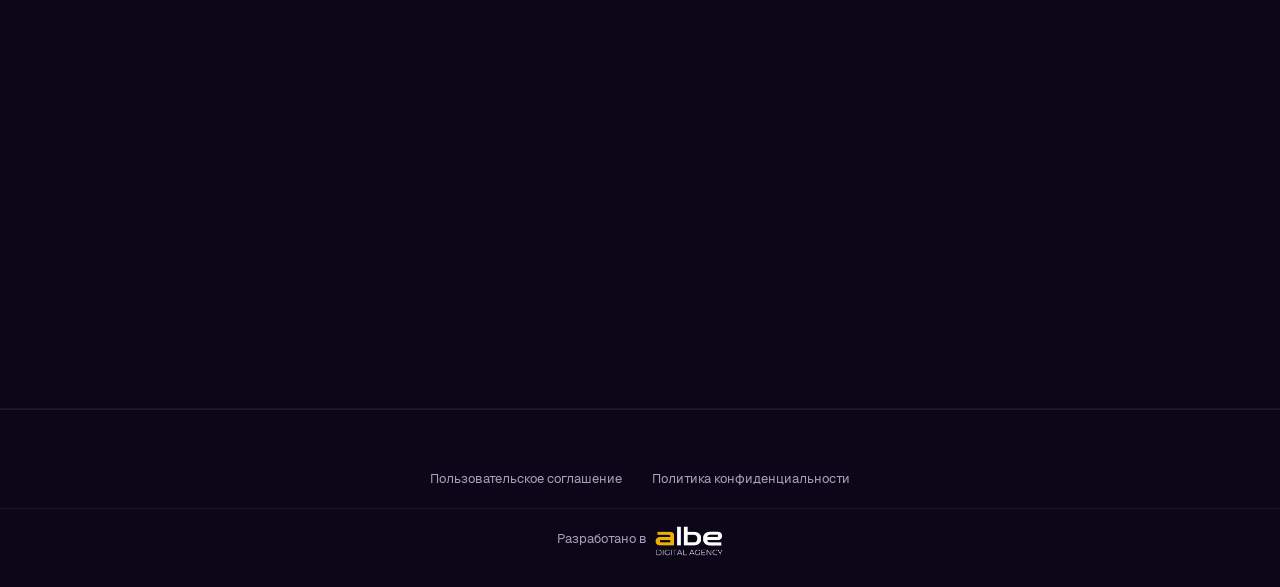
==== commit 717514fc: "Update index.html" ====
--- a/index.html
+++ b/index.html
@@ -3,11 +3,11 @@
 <head>
   <meta charset="UTF-8">
   <meta name="viewport" content="width=device-width, initial-scale=1.0, maximum-scale=5.0, user-scalable=yes">
-  <title>Официальный сайт BALM / БИЭЛЭМ</title>
-  <meta name="description" content="BALM (БИЭЛЭМ) — фоновая музыка без авторских прав для бизнеса, рекламы и детской мультипликации. Без отчислений РАО и ВОИС. Скачать демо бесплатно.">
+  <title>Официальный сайт БИЭЛЭМ</title>
+  <meta name="description" content="БИЭЛЭМ — фоновая музыка без авторских прав для бизнеса, рекламы и детской мультипликации. Без отчислений РАО и ВОИС. Скачать демо бесплатно.">
   <meta name="robots" content="index, follow, max-image-preview:large, max-snippet:-1, max-video-preview:-1">
   <link rel="canonical" href="https://balm-music.ru/">
-  <meta property="og:title" content="Официальный сайт BALM / БИЭЛЭМ — фоновая музыка без авторских прав для бизнеса и видео">
+  <meta property="og:title" content="Официальный сайт БИЭЛЭМ — фоновая музыка без авторских прав для бизнеса и видео">
   <meta property="og:description" content="Уникальная фоновая музыка для бизнеса, рекламы, видео и мультипликации. Без отчислений РАО и ВОИС. Скачать бесплатно демо.">
   <meta property="og:url" content="https://balm-music.ru/">
   <meta property="og:type" content="website">
@@ -19,11 +19,11 @@
   <meta property="og:image:type" content="image/webp">
   <meta property="og:image:alt" content="БИЭЛЭМ — обложка проекта на фоне космоса">
   <meta name="twitter:card" content="summary_large_image">
-  <meta name="twitter:title" content="Официальный сайт BALM / БИЭЛЭМ — фоновая музыка без авторских прав">
+  <meta name="twitter:title" content="Официальный сайт БИЭЛЭМ — фоновая музыка без авторских прав">
   <meta name="twitter:description" content="Фоновая музыка для бизнеса и творческих проектов. Без отчислений. Скачать бесплатно.">
   <meta name="twitter:image" content="https://balm-music.ru/BALMherob.webp">
-  <meta name="twitter:image:alt" content="BALM — фоновая музыка без авторских прав">
-  <meta name="author" content="BALM / БИЭЛЭМ">
+  <meta name="twitter:image:alt" content="БИЭЛЭМ — фоновая музыка без авторских прав">
+  <meta name="author" content="БИЭЛЭМ">
   <meta name="theme-color" content="#0b0716">
   <link rel="icon" type="image/x-icon" href="https://balm-music.ru/favicon.ico">
   <link rel="shortcut icon" href="https://balm-music.ru/favicon.ico">
@@ -259,20 +259,13 @@
     @media(max-width:768px){.hero-content{padding:80px 16px 20px}}
     @media(max-width:480px){.hero-content{padding:70px 12px 16px}}
     .hero-title{
-      font-size:clamp(4rem,20vw,14rem);font-weight:700;letter-spacing:.12em;line-height:1;
+      font-size:clamp(3rem,15vw,11rem);font-weight:700;letter-spacing:.12em;line-height:1;
       font-family:var(--font-main);
       background:linear-gradient(135deg,#e6e4ea 0%,#c4c0cc 55%,#a0a0a0 100%);
       -webkit-background-clip:text;background-clip:text;
       -webkit-text-fill-color:transparent;color:transparent;
-      text-align:center;margin:0;display:inline-block;
-    }
-    .hero-subtitle{
-      font-family:var(--font-main);font-weight:300;
-      font-size:clamp(1.8rem,6vw,5rem);letter-spacing:.5em;
-      color:#d0d0d0;text-shadow:0 2px 20px rgba(0,0,0,.8);
-      text-transform:uppercase;text-align:center;margin:4px auto 40px;width:100%;
-    }
-    @media(max-width:480px){.hero-subtitle{letter-spacing:.3em}}
+      text-align:center;margin:0 auto 40px;display:inline-block;
+    }
     .hero-donate{min-width:220px;font-family:var(--font-main);font-weight:500}
     @media(max-width:480px){.hero-donate{min-width:100%}}
 
@@ -737,7 +730,7 @@
   </div>
 
   <header class="navbar" role="banner">
-    <a href="#player" class="logo" aria-label="BALM — на главную">BALM</a>
+    <a href="#player" class="logo" aria-label="БИЭЛЭМ — на главную">БИЭЛЭМ</a>
     <div class="nav-platforms">
       <a href="https://music.yandex.ru/artist/26471381" target="_blank" rel="noopener noreferrer" aria-label="Яндекс Музыка">
         <svg class="ico" data-brand="yandex" aria-hidden="true"><use href="#i-yandex-music"/></svg>
@@ -807,8 +800,8 @@
   <div class="modal-overlay" id="subscribeModal" role="dialog" aria-modal="true" aria-labelledby="subscribeModalTitle">
     <div class="modal">
       <button class="modal-close" data-close="subscribeModal" aria-label="Закрыть окно подписки">&times;</button>
-      <h2 class="modal-title" id="subscribeModalTitle">🎵 BALM Premium</h2>
-      <p class="modal-sub">Неограниченный доступ ко всей музыке BALM без авторских прав</p>
+      <h2 class="modal-title" id="subscribeModalTitle">🎵 БИЭЛЭМ Premium</h2>
+      <p class="modal-sub">Неограниченный доступ ко всей музыке БИЭЛЭМ без авторских прав</p>
       <ul class="modal-features">
         <li><svg class="ico" aria-hidden="true"><use href="#i-check"/></svg> Все жанры: Chillout, Jazz, Asian, Turkish, Alternative, Funk, Piano</li>
         <li><svg class="ico" aria-hidden="true"><use href="#i-check"/></svg> Неограниченный доступ к любой музыке</li>
@@ -830,11 +823,11 @@
     <div class="modal-pay">
       <button class="modal-pay-close" data-close="payModal" aria-label="Закрыть окно оплаты">&times;</button>
       <h2 class="modal-title" id="payModalTitle">Оплатить подписку</h2>
-      <p class="modal-sub" style="margin-bottom:20px;">Вы оформляете подписку на BALM Premium за 500 ₽/месяц.</p>
+      <p class="modal-sub" style="margin-bottom:20px;">Вы оформляете подписку на БИЭЛЭМ Premium за 500 ₽/месяц.</p>
       <a href="https://tips.tips/000481739" target="_blank" rel="noopener noreferrer" class="btn btn-primary btn-full" aria-label="Оплатить 500 рублей">
         <svg class="ico" aria-hidden="true"><use href="#i-card"/></svg> Оплатить 500 ₽
       </a>
-      <p style="margin-top:16px;font-size:.8rem;color:#777;text-align:center;font-family:var(--font-main);font-weight:300;">После оплаты вы получите доступ ко всей музыке BALM</p>
+      <p style="margin-top:16px;font-size:.8rem;color:#777;text-align:center;font-family:var(--font-main);font-weight:300;">После оплаты вы получите доступ ко всей музыке БИЭЛЭМ</p>
     </div>
   </div>
 
@@ -871,11 +864,11 @@
     <div class="agree">
       <button class="agree-close" data-close="agreementModal" aria-label="Закрыть соглашение">&times;</button>
       <h2 class="agree-title" id="agreementModalTitle">ИНФОРМАЦИОННОЕ СОГЛАШЕНИЕ</h2>
-      <div class="agree-sub">по использованию музыки BALM (БИЭЛЭМ) без авторских прав</div>
+      <div class="agree-sub">по использованию музыки БИЭЛЭМ без авторских прав</div>
       <div class="agree-section">
         <p style="font-size:.85rem;color:#999;margin-bottom:12px;">Настоящее Соглашение носит информационный характер и не является публичной офертой.</p>
         <h3>1. Общие положения</h3>
-        <p>1.1. Настоящее Соглашение информирует о правилах использования музыкальных произведений артиста BALM (БИЭЛЭМ) (Беляев Алексей).</p>
+        <p>1.1. Настоящее Соглашение информирует о правилах использования музыкальных произведений артиста БИЭЛЭМ (Беляев Алексей).</p>
         <p>1.2. Совершая разовый платёж за музыку, вы соглашаетесь с условиями, описанными ниже.</p>
       </div>
       <div class="agree-section">
@@ -890,7 +883,7 @@
       <div class="agree-section">
         <h3>3. Чего делать НЕЛЬЗЯ</h3>
         <ul>
-          <li><span class="cross">❌</span> Выдавать музыку за свою (указывайте автора: BALM (БИЭЛЭМ)).</li>
+          <li><span class="cross">❌</span> Выдавать музыку за свою (указывайте автора: БИЭЛЭМ).</li>
           <li><span class="cross">❌</span> Передавать или продавать музыку третьим лицам.</li>
           <li><span class="cross">❌</span> Изменять, переделывать или создавать ремиксы без разрешения.</li>
         </ul>
@@ -920,17 +913,16 @@
         </div>
         <p style="margin-top:10px;color:var(--success);font-weight:700;">Вы платите один раз — и больше никаких ежемесячных отчислений!</p>
       </div>
-      <div class="agree-footer">© 2026 BALM (БИЭЛЭМ) · Беляев Алексей · Все права защищены</div>
+      <div class="agree-footer">© 2026 БИЭЛЭМ · Беляев Алексей · Все права защищены</div>
     </div>
   </div>
 
   <!-- HERO -->
   <section class="hero" id="player" role="main" aria-label="Главный плеер">
-    <img class="hero-img" src="BALMherob.webp" alt="BALM — фоновая музыка без авторских прав для бизнеса и видео. Обложка проекта на фоне космоса." width="1440" height="900" fetchpriority="high" decoding="async">
+    <img class="hero-img" src="BALMherob.webp" alt="БИЭЛЭМ — фоновая музыка без авторских прав для бизнеса и видео. Обложка проекта на фоне космоса." width="1440" height="900" fetchpriority="high" decoding="async">
     <div class="hero-overlay"></div>
     <div class="hero-content">
-      <h1 class="hero-title">BALM</h1>
-      <h2 class="hero-subtitle">БИЭЛЭМ</h2>
+      <h1 class="hero-title">БИЭЛЭМ</h1>
       <div class="hero-player-wrapper">
         <div class="genre-tabs" id="heroGenreTabs" role="tablist" aria-label="Выбор жанра"></div>
         <div class="hero-player" id="heroPlayer">
@@ -956,7 +948,7 @@
             <svg class="ico" aria-hidden="true"><use href="#i-check-circle"/></svg>
             Музыка без авторских прав для фона, бизнеса и видео
           </h2>
-          <p class="cf-desc">Фоновая музыка БАЛМ создана для использования в коммерческих и некоммерческих проектах. <strong>Никаких отчислений РАО и ВОИС</strong> — платите один раз и используете бессрочно.</p>
+          <p class="cf-desc">Фоновая музыка БИЭЛЭМ создана для использования в коммерческих и некоммерческих проектах. <strong>Никаких отчислений РАО и ВОИС</strong> — платите один раз и используете бессрочно.</p>
           <ul class="cf-features">
             <li><svg class="ico" aria-hidden="true"><use href="#i-check-circle"/></svg> Для ресторанов, ТЦ, салонов красоты</li>
             <li><svg class="ico" aria-hidden="true"><use href="#i-check-circle"/></svg> Для YouTube, TikTok, рекламы</li>
@@ -975,24 +967,24 @@
                 <svg class="ico" aria-hidden="true"><use href="#i-headphones"/></svg>
               </div>
               <div class="demo-meta">
-                <div class="name">BALM RADIO</div>
+                <div class="name">БИЭЛЭМ RADIO</div>
                 <div class="artist">Слушай онлайн · Без авторских прав</div>
               </div>
             </div>
             <div class="genre-tabs" id="radioGenreTabs" role="tablist" aria-label="Выбор жанра радио"></div>
             <div class="radio-wrapper locked" id="radioWrapper">
-              <iframe id="radioIframe" style="border:0;width:100%;height:120px;" src="https://bandcamp.com/EmbeddedPlayer/track=1094038954/size=large/bgcol=333333/linkcol=ffffff/tracklist=false/artwork=small/transparent=true/" seamless loading="lazy" title="Bandcamp плеер: радио BALM (заблокировано)"></iframe>
+              <iframe id="radioIframe" style="border:0;width:100%;height:120px;" src="https://bandcamp.com/EmbeddedPlayer/track=1094038954/size=large/bgcol=333333/linkcol=ffffff/tracklist=false/artwork=small/transparent=true/" seamless loading="lazy" title="Bandcamp плеер: радио БИЭЛЭМ (заблокировано)"></iframe>
               <div class="radio-lock-overlay" data-open="subscribeModal">
                 <svg class="ico" aria-hidden="true"><use href="#i-lock"/></svg>
                 <span>Оформить подписку</span>
               </div>
             </div>
             <div class="demo-tag">
-              <svg class="ico" aria-hidden="true"><use href="#i-headphones"/></svg> BALM RADIO · Все жанры · Без рекламы
+              <svg class="ico" aria-hidden="true"><use href="#i-headphones"/></svg> БИЭЛЭМ RADIO · Все жанры · Без рекламы
             </div>
           </div>
           <div class="btn-group">
-            <button class="btn btn-primary" data-open="subscribeModal" aria-label="Оформить подписку BALM Premium">
+            <button class="btn btn-primary" data-open="subscribeModal" aria-label="Оформить подписку БИЭЛЭМ Premium">
               <svg class="ico" aria-hidden="true"><use href="#i-crown"/></svg> Оформить подписку
             </button>
             <button class="btn btn-green" data-open="buyModal" aria-label="Купить музыку для бизнеса">
@@ -1008,7 +1000,7 @@
   <section class="releases scroll-margin" id="releases" aria-labelledby="releasesTitle">
     <div class="container">
       <div class="releases-header">
-        <h2 class="releases-title" id="releasesTitle">Новые релизы BALM</h2>
+        <h2 class="releases-title" id="releasesTitle">Новые релизы БИЭЛЭМ</h2>
         <button class="releases-toggle" id="showAllBtn" aria-label="Показать или скрыть все релизы">
           Все релизы <svg class="ico" aria-hidden="true"><use href="#i-chevron-down"/></svg>
         </button>
@@ -1138,13 +1130,13 @@
   <section class="bio scroll-margin" id="bio" aria-labelledby="bioTitle">
     <div class="container bio-grid">
       <div class="bio-img">
-        <img src="BALM.webp" alt="BALM — экспериментальный музыкальный проект" width="600" height="600" loading="lazy" decoding="async">
+        <img src="BALM.webp" alt="БИЭЛЭМ — экспериментальный музыкальный проект" width="600" height="600" loading="lazy" decoding="async">
       </div>
       <div>
-        <h2 class="bio-title" id="bioTitle">О проекте BALM</h2>
-        <p class="bio-text"><strong>BALM</strong> — это музыкальный проект Алексея Беляева из Санкт-Петербурга. На стыке разных жанров рождается уникальный звук для тех, кто ищет настоящую эмоцию и качественный музыкальный контент без ограничений по авторским правам.</p>
+        <h2 class="bio-title" id="bioTitle">О проекте БИЭЛЭМ</h2>
+        <p class="bio-text"><strong>БИЭЛЭМ</strong> — это музыкальный проект Алексея Беляева из Санкт-Петербурга. На стыке разных жанров рождается уникальный звук для тех, кто ищет настоящую эмоцию и качественный музыкальный контент без ограничений по авторским правам.</p>
         <p class="bio-text">Основная миссия проекта — сделать качественную музыку доступной для бизнеса и творческих проектов. Мы создаём коммерческую, детскую и фоновую музыку, а также пишем песни и стихи для мультипликации на заказ. Работаем в любых жанрах: от джаза до рока, от электроники до хип-хопа.</p>
-        <p class="bio-text"><strong>Ключевое преимущество:</strong> вся фоновая музыка BALM свободна от авторских отчислений РАО и ВОИС. Вы можете использовать её в любых коммерческих целях без дополнительных платежей.</p>
+        <p class="bio-text"><strong>Ключевое преимущество:</strong> вся фоновая музыка БИЭЛЭМ свободна от авторских отчислений РАО и ВОИС. Вы можете использовать её в любых коммерческих целях без дополнительных платежей.</p>
         <div class="bio-stats">
           <div class="bio-stat"><span class="num">Санкт-Петербург</span><span class="lbl">База проекта</span></div>
           <div class="bio-stat"><span class="num">15+</span><span class="lbl">Релизов</span></div>
@@ -1161,11 +1153,11 @@
       <div class="faq-list">
         <details class="faq-item">
           <summary class="faq-q">
-            <span>Нужно ли платить РАО и ВОИС за использование музыки BALM?</span>
+            <span>Нужно ли платить РАО и ВОИС за использование музыки БИЭЛЭМ?</span>
             <span class="faq-icon"><svg class="ico" aria-hidden="true"><use href="#i-chevron-down"/></svg></span>
           </summary>
           <div class="faq-a">
-            <p><strong>Нет, не нужно.</strong> Музыка BALM полностью свободна от авторских отчислений. Вы платите <span class="hl">один раз</span> и больше никогда не платите РАО, ВОИС или другим организациям. Экономия до 162 000 ₽ в год. Подробнее в <a href="#" data-agreement>Соглашении</a>.</p>
+            <p><strong>Нет, не нужно.</strong> Музыка БИЭЛЭМ полностью свободна от авторских отчислений. Вы платите <span class="hl">один раз</span> и больше никогда не платите РАО, ВОИС или другим организациям. Экономия до 162 000 ₽ в год. Подробнее в <a href="#" data-agreement>Соглашении</a>.</p>
           </div>
         </details>
         <details class="faq-item">
@@ -1174,7 +1166,7 @@
             <span class="faq-icon"><svg class="ico" aria-hidden="true"><use href="#i-chevron-down"/></svg></span>
           </summary>
           <div class="faq-a">
-            <p><strong>Да, мы создаём музыку для детской мультипликации.</strong> BALM пишет саундтреки, фоновую музыку и песенки для мультфильмов, детских программ и анимационных проектов. <a href="https://t.me/albe_spb" target="_blank" rel="noopener noreferrer">Обсудим вашу идею в Telegram</a>.</p>
+            <p><strong>Да, мы создаём музыку для детской мультипликации.</strong> БИЭЛЭМ пишет саундтреки, фоновую музыку и песенки для мультфильмов, детских программ и анимационных проектов. <a href="https://t.me/albe_spb" target="_blank" rel="noopener noreferrer">Обсудим вашу идею в Telegram</a>.</p>
           </div>
         </details>
         <details class="faq-item">
